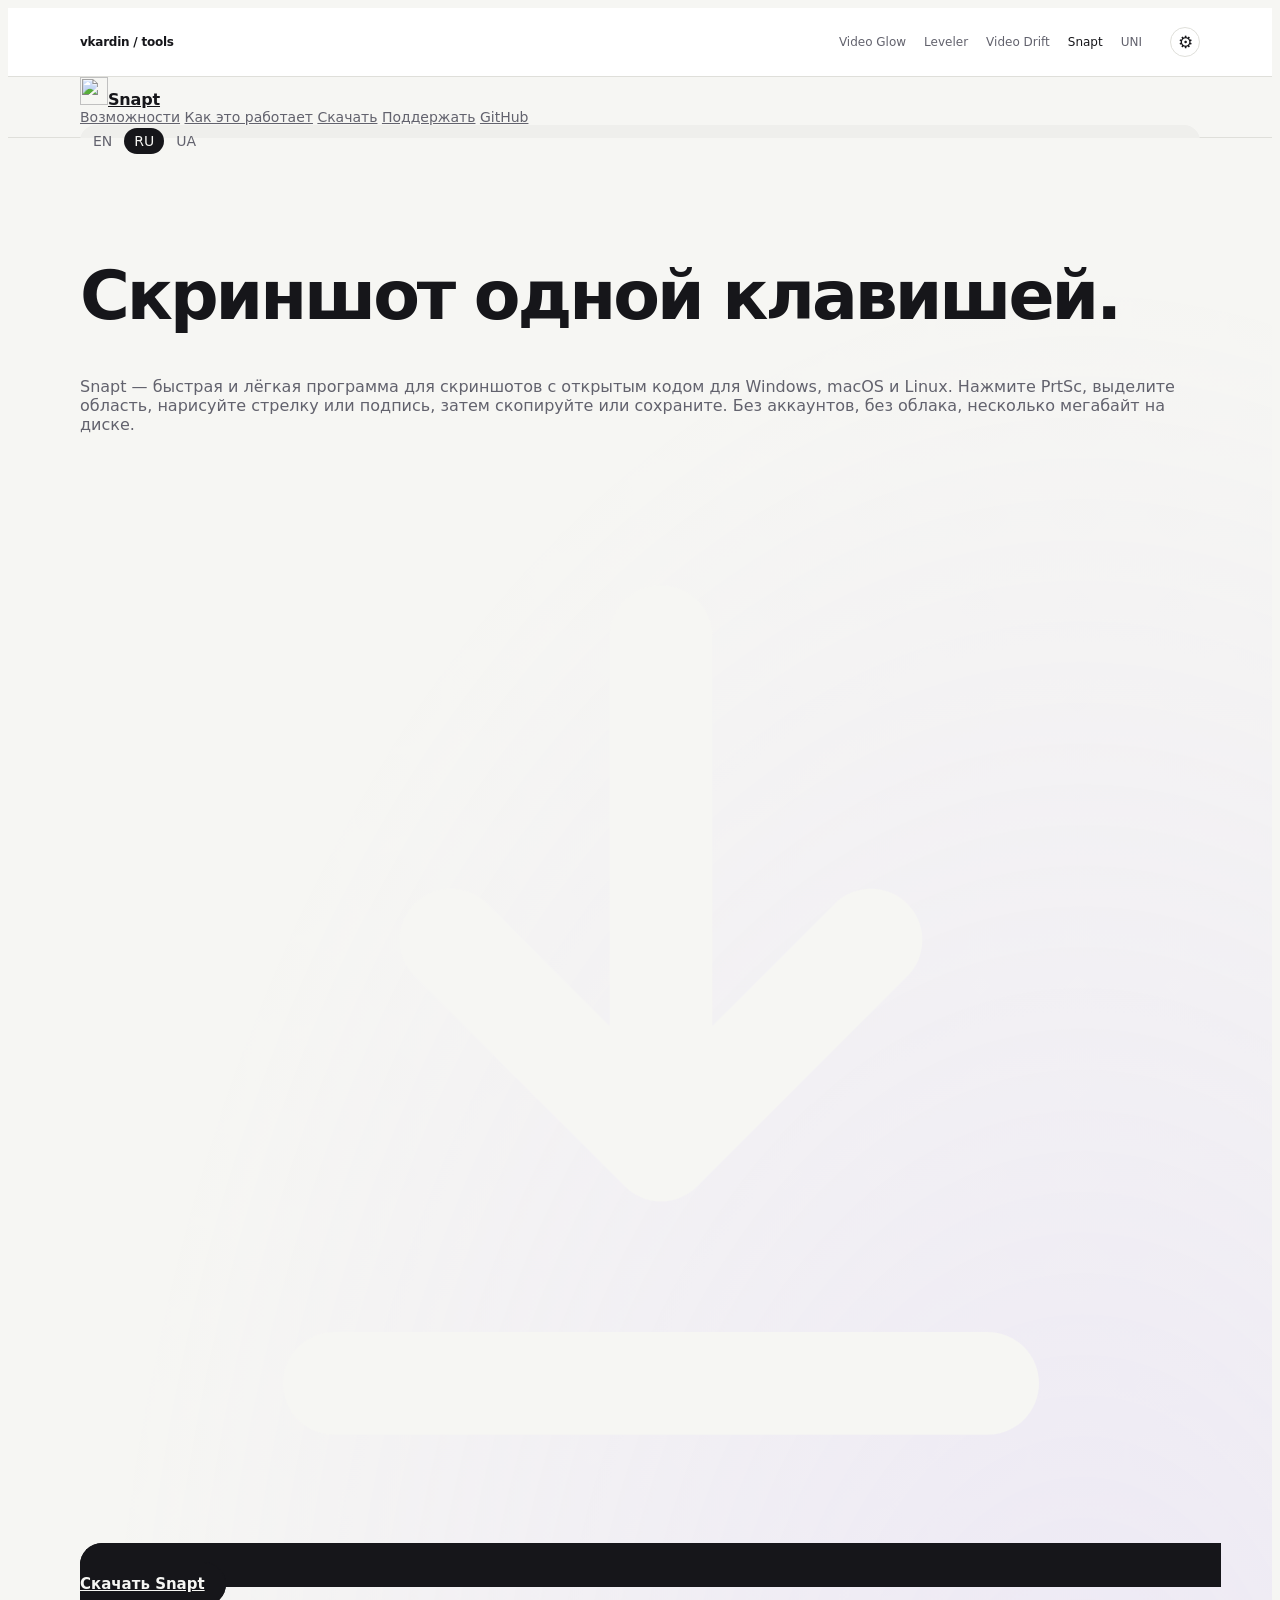
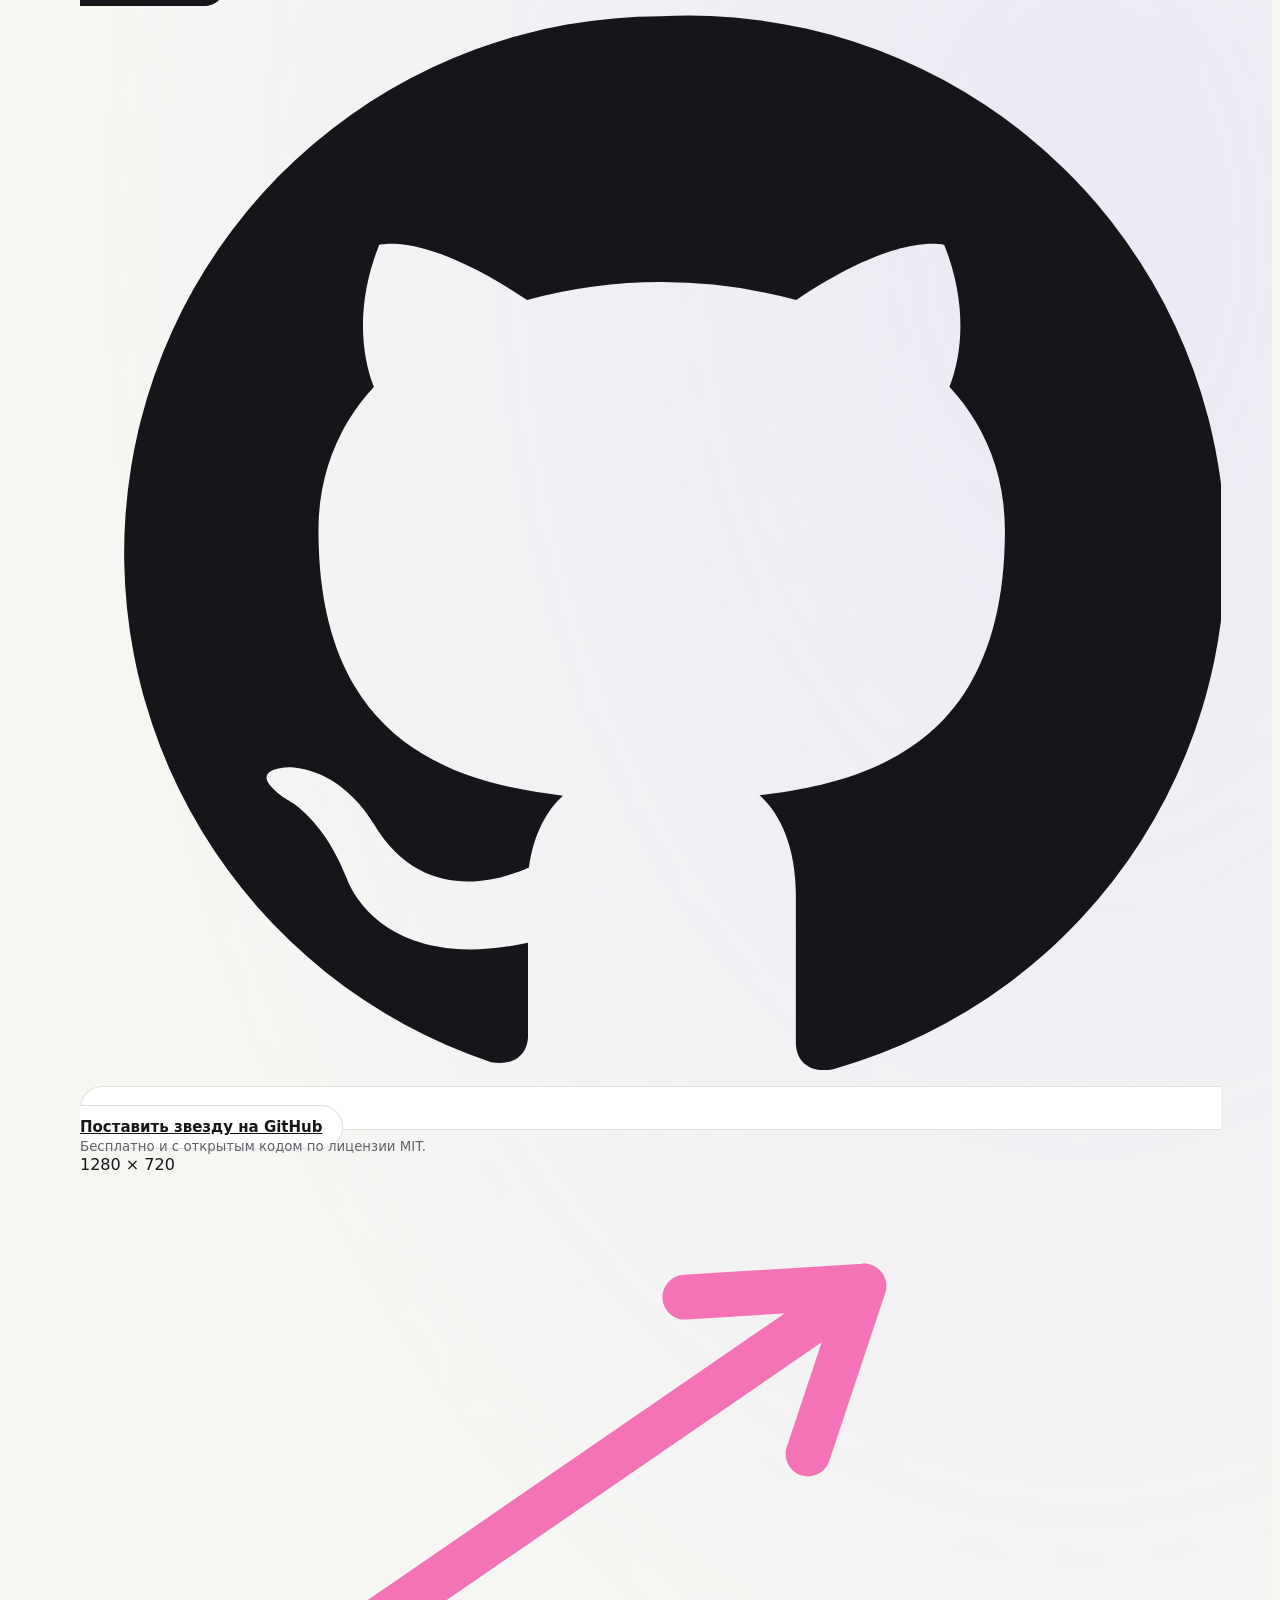
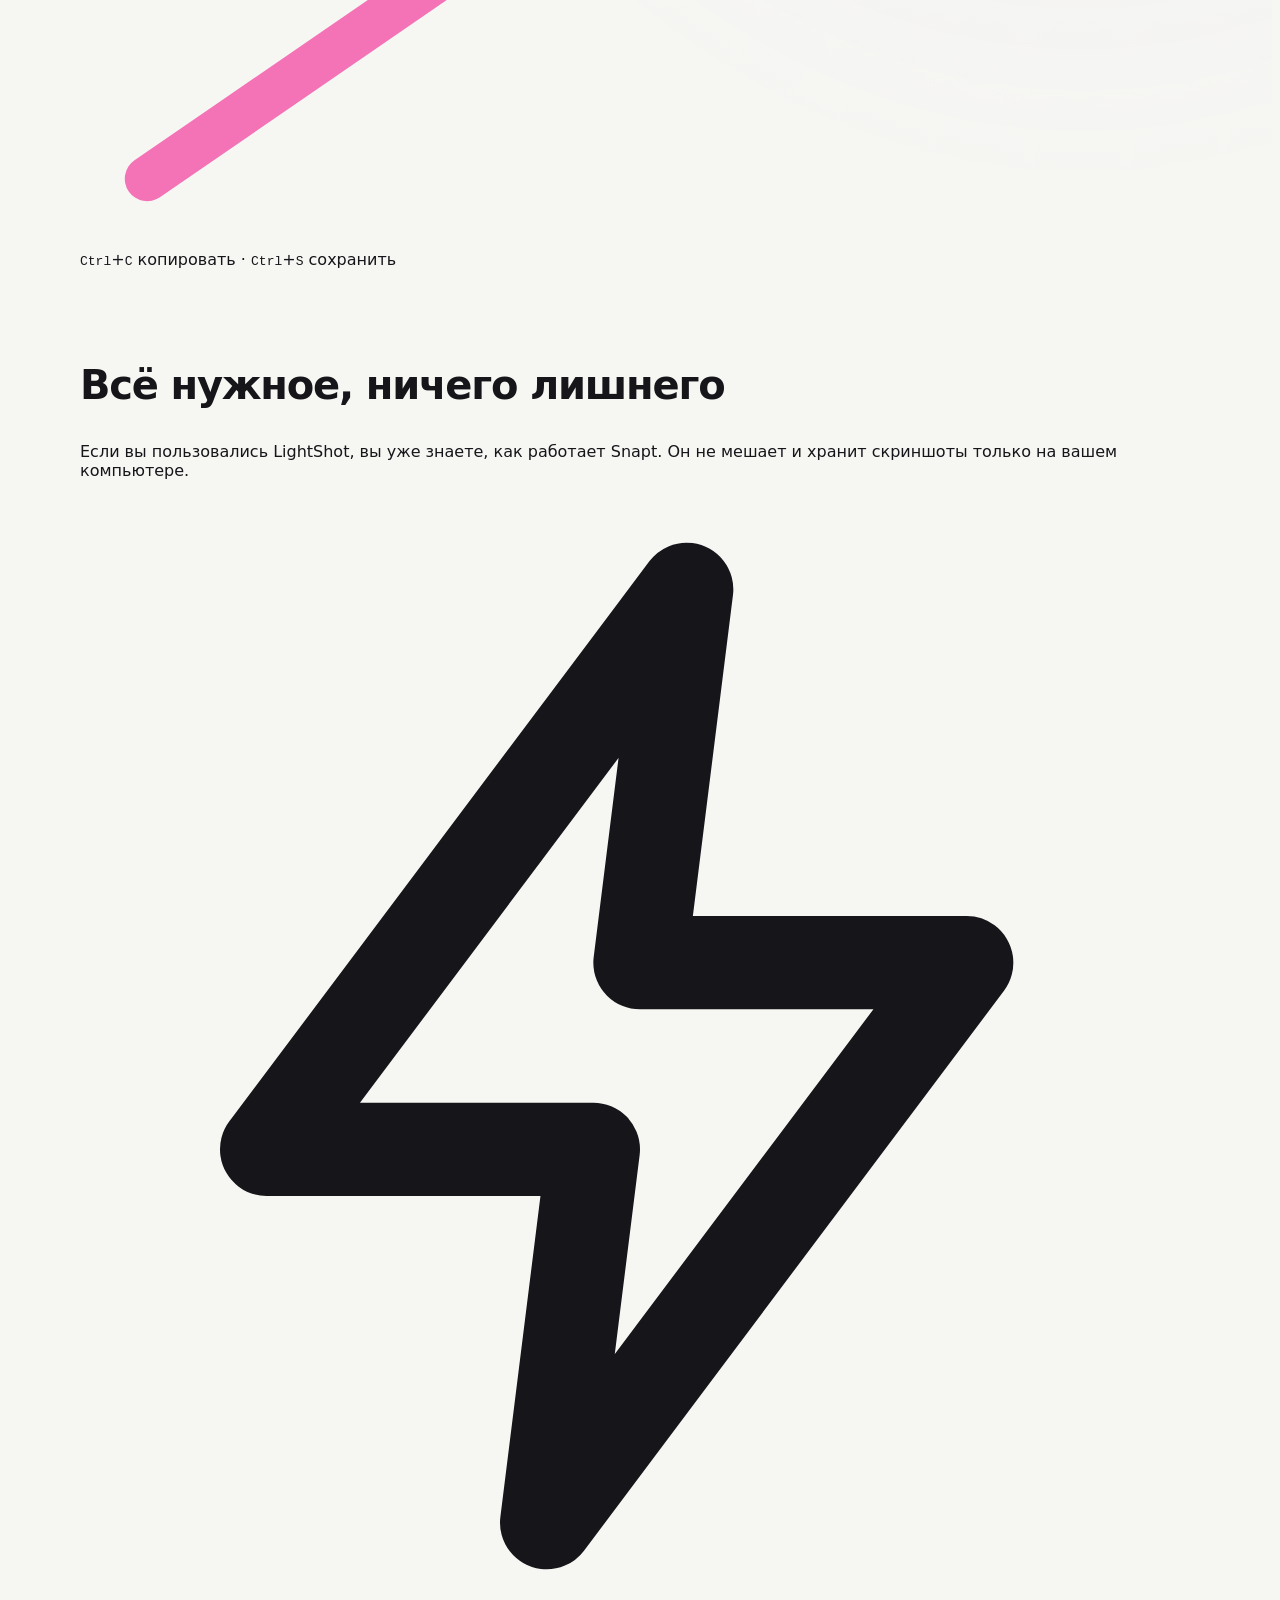
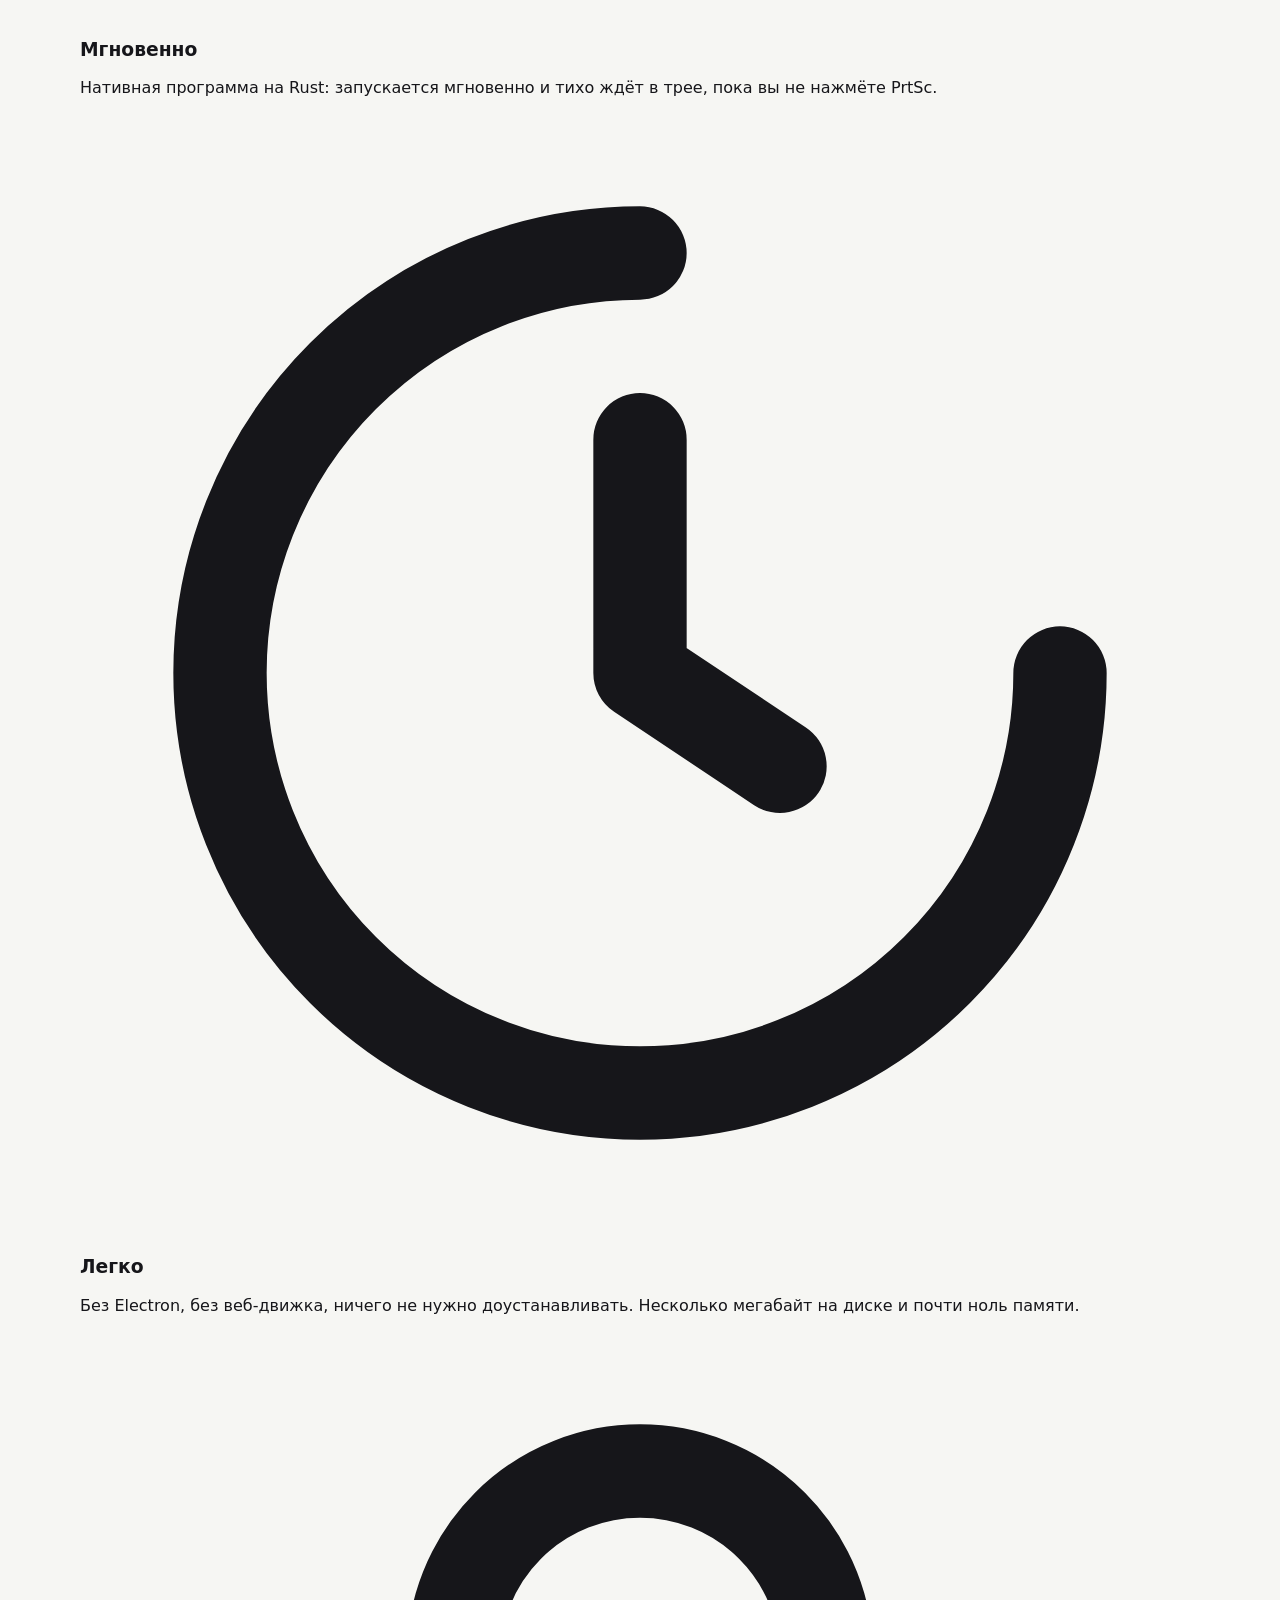
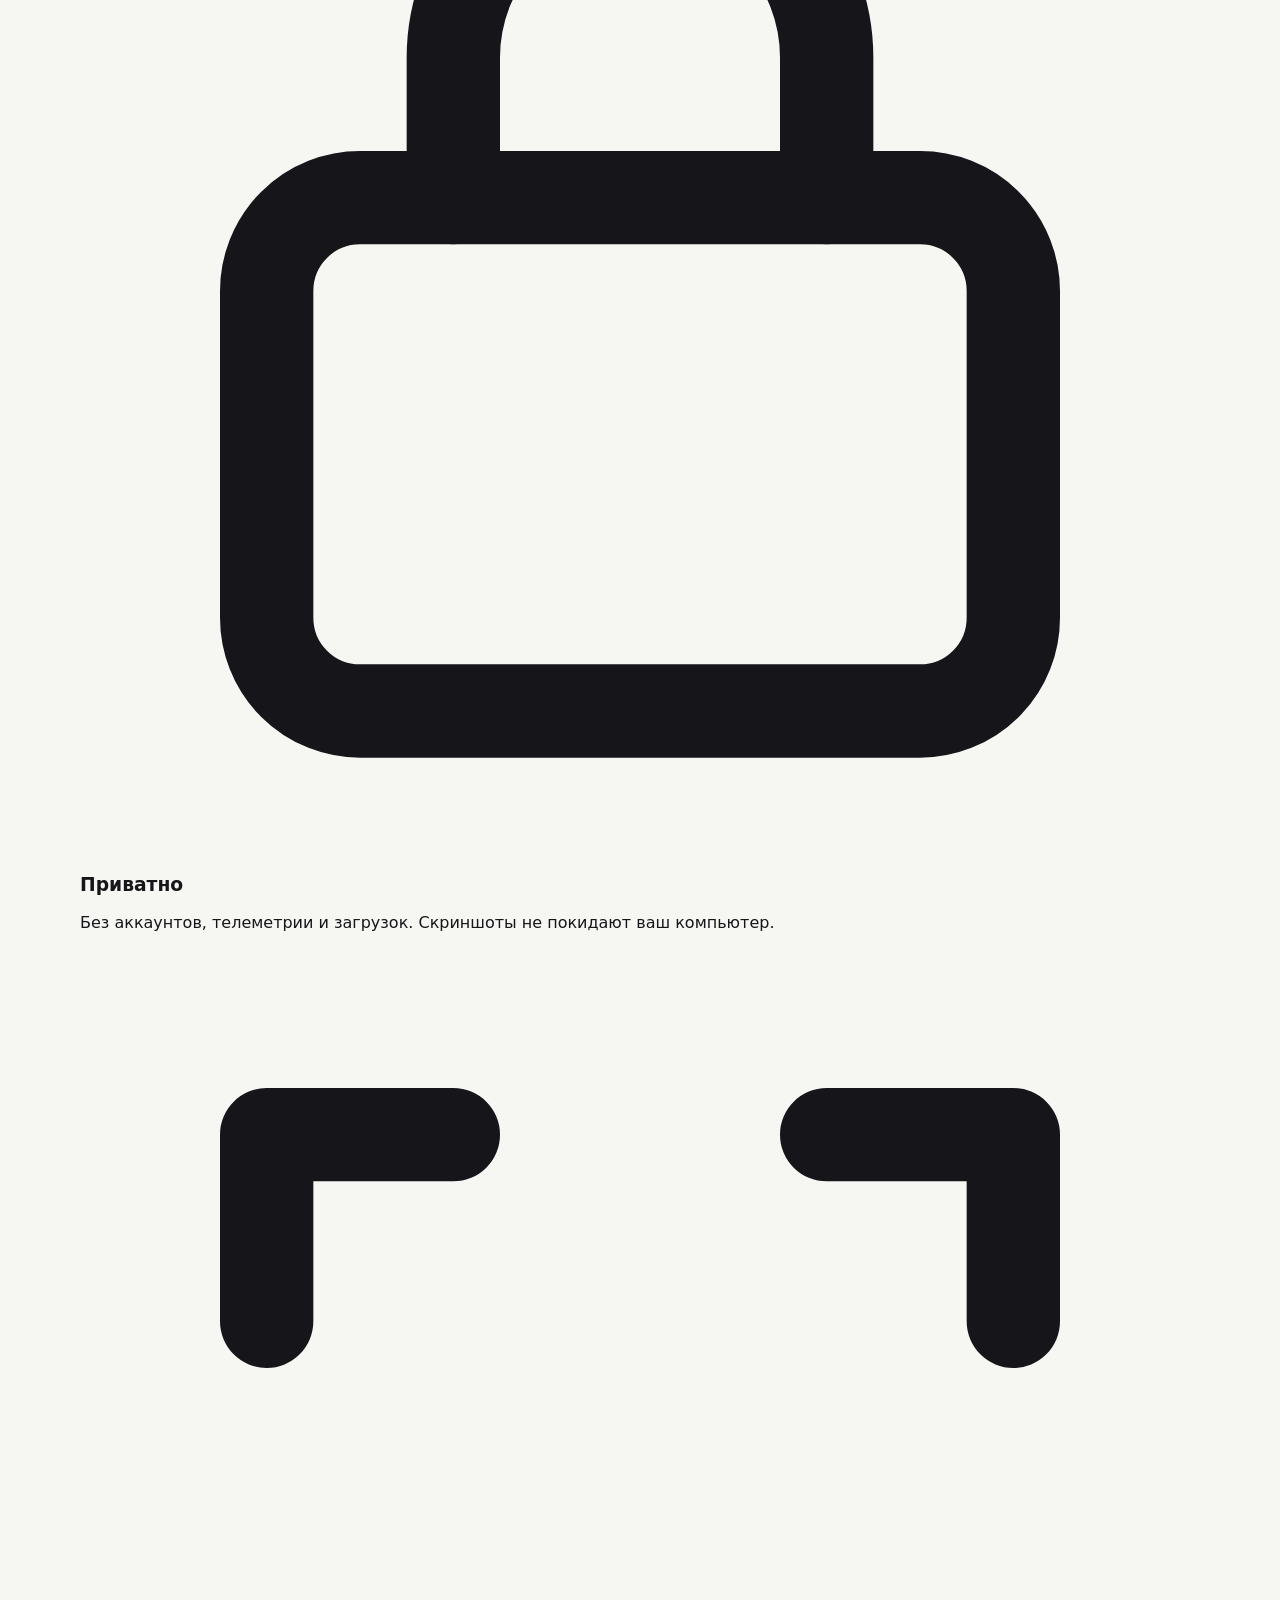
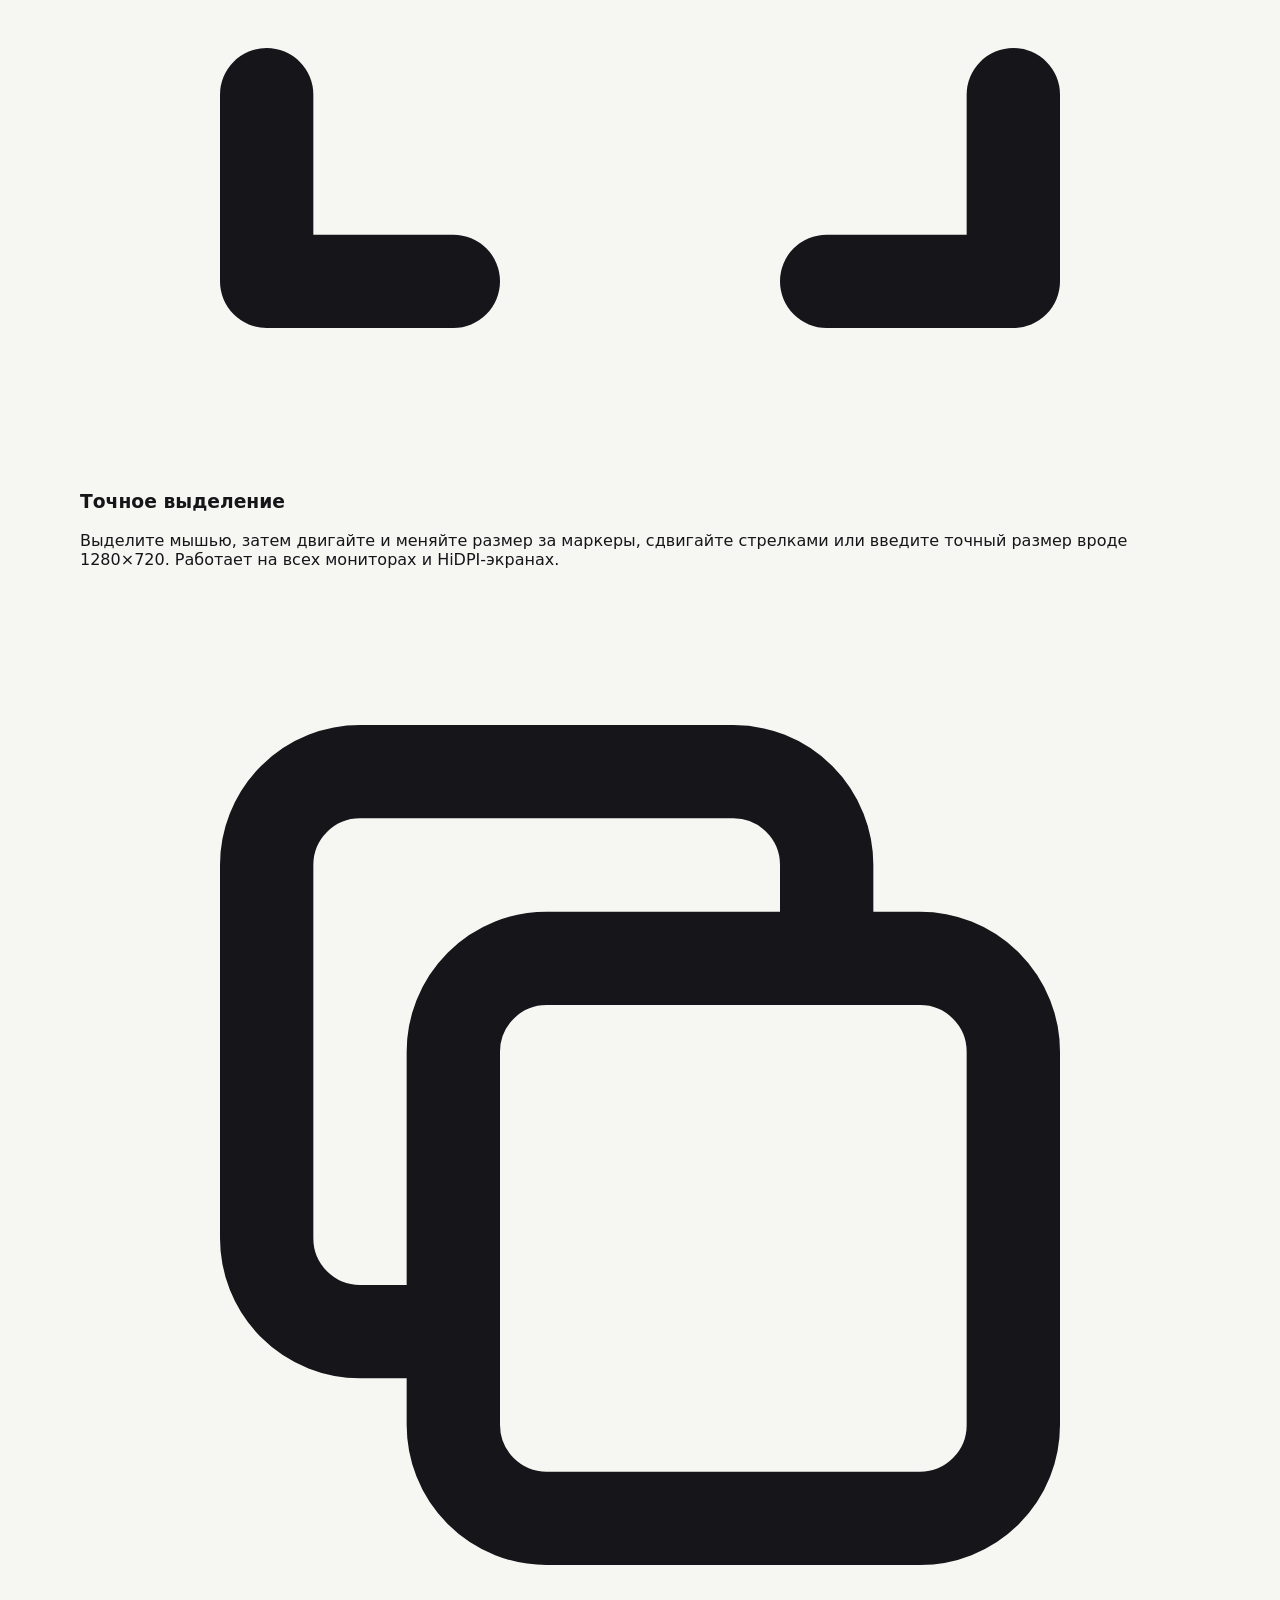
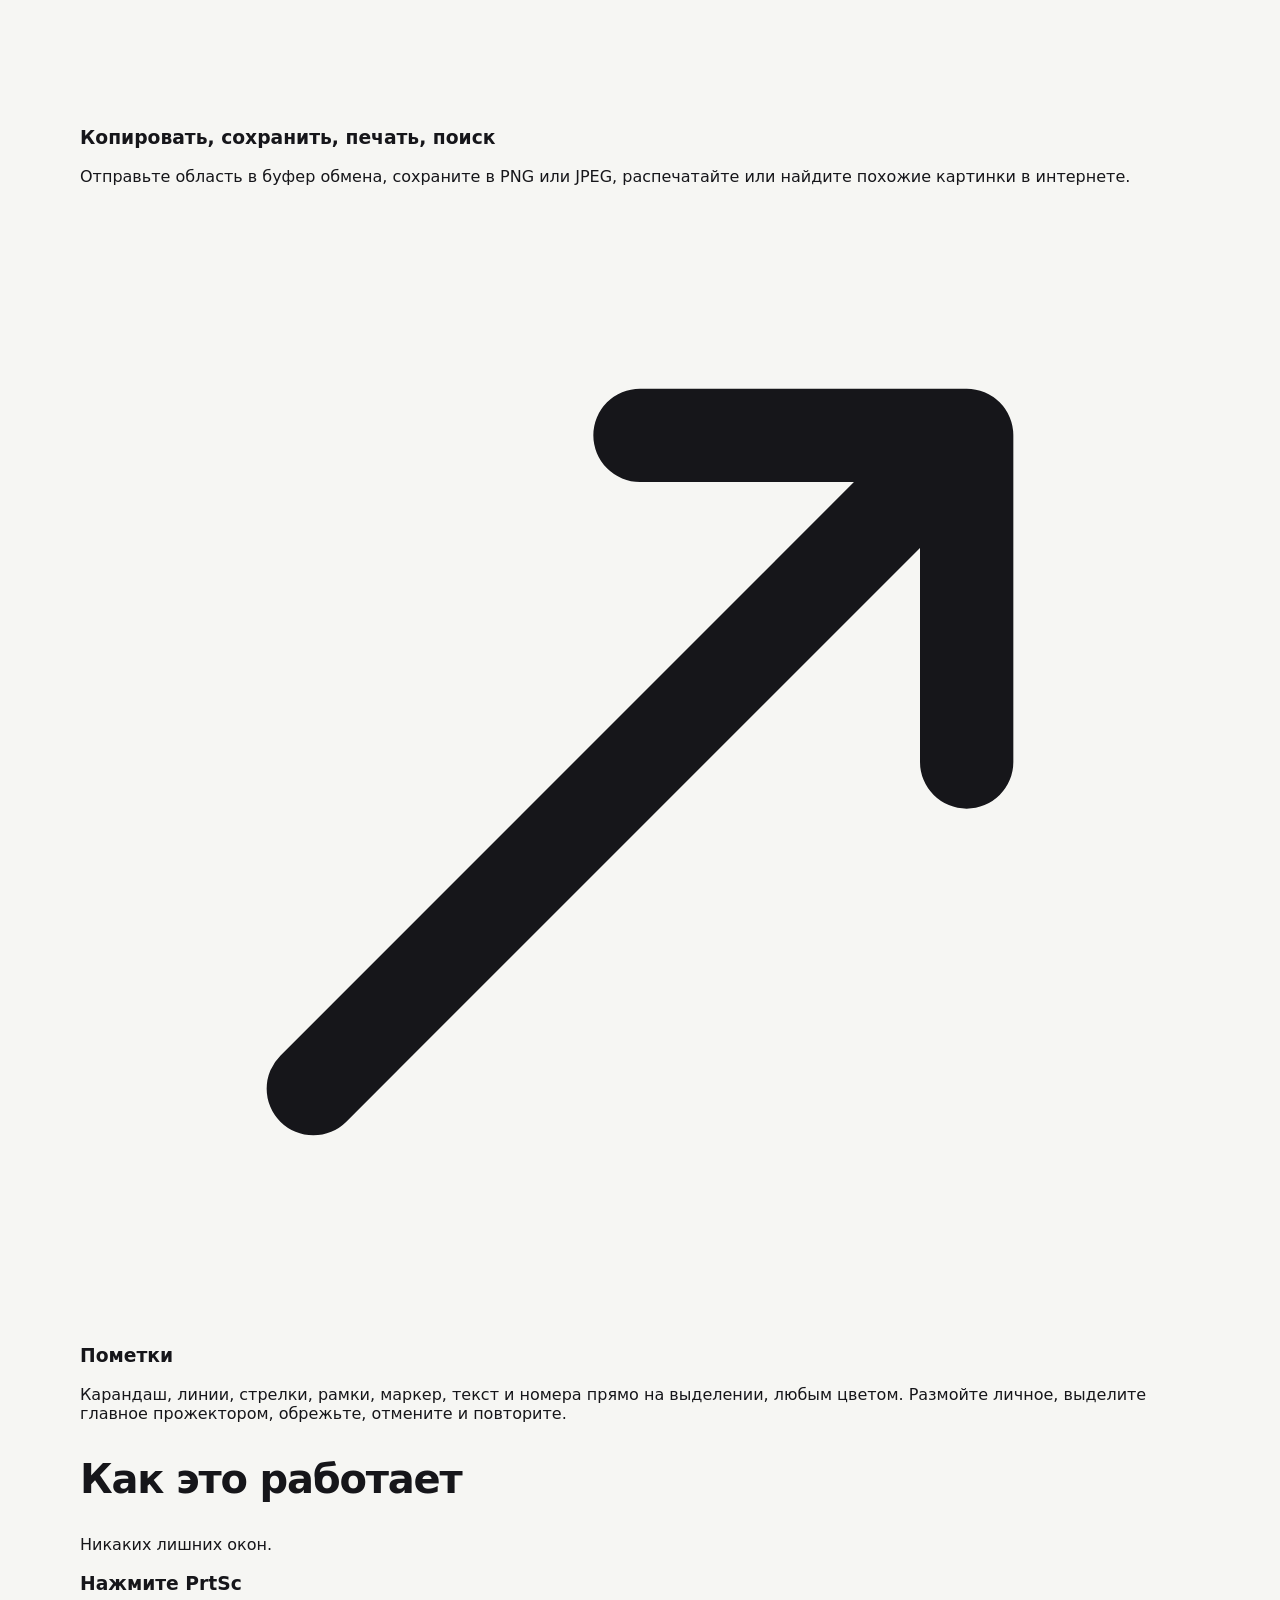
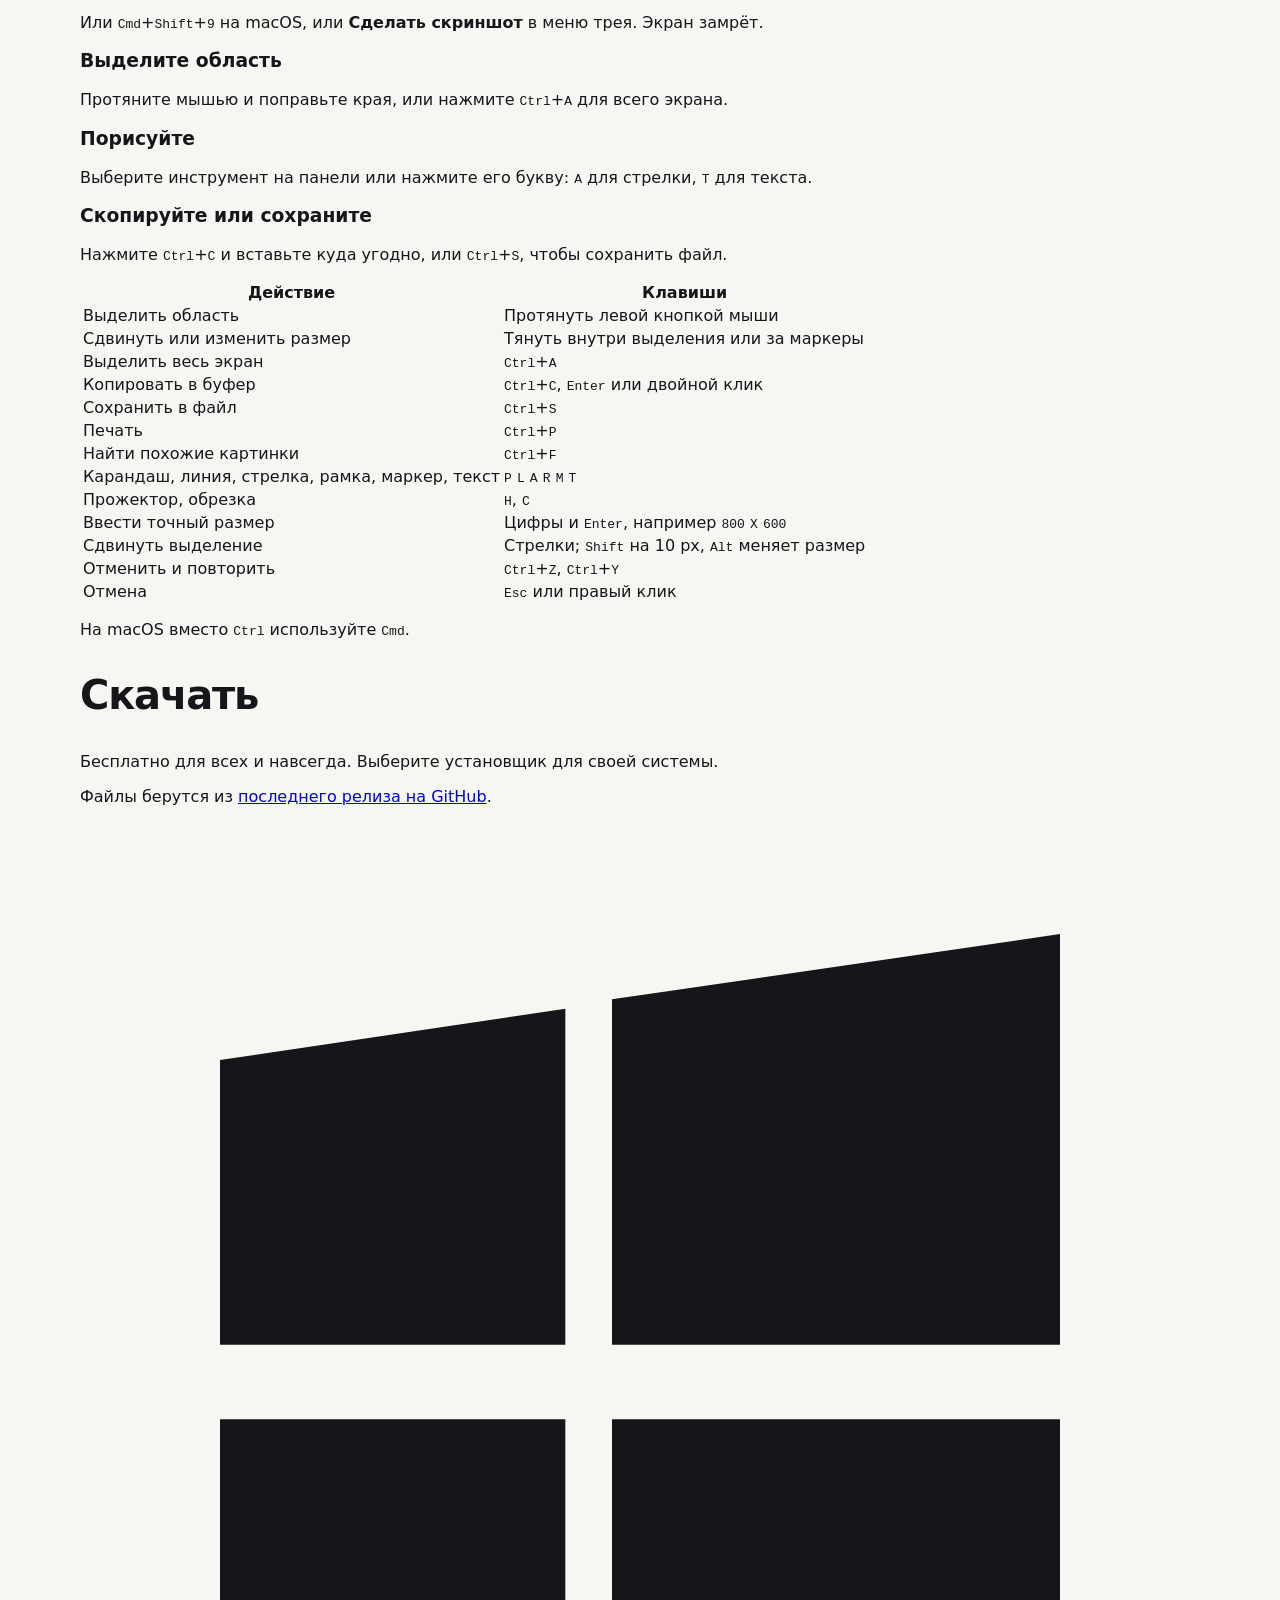
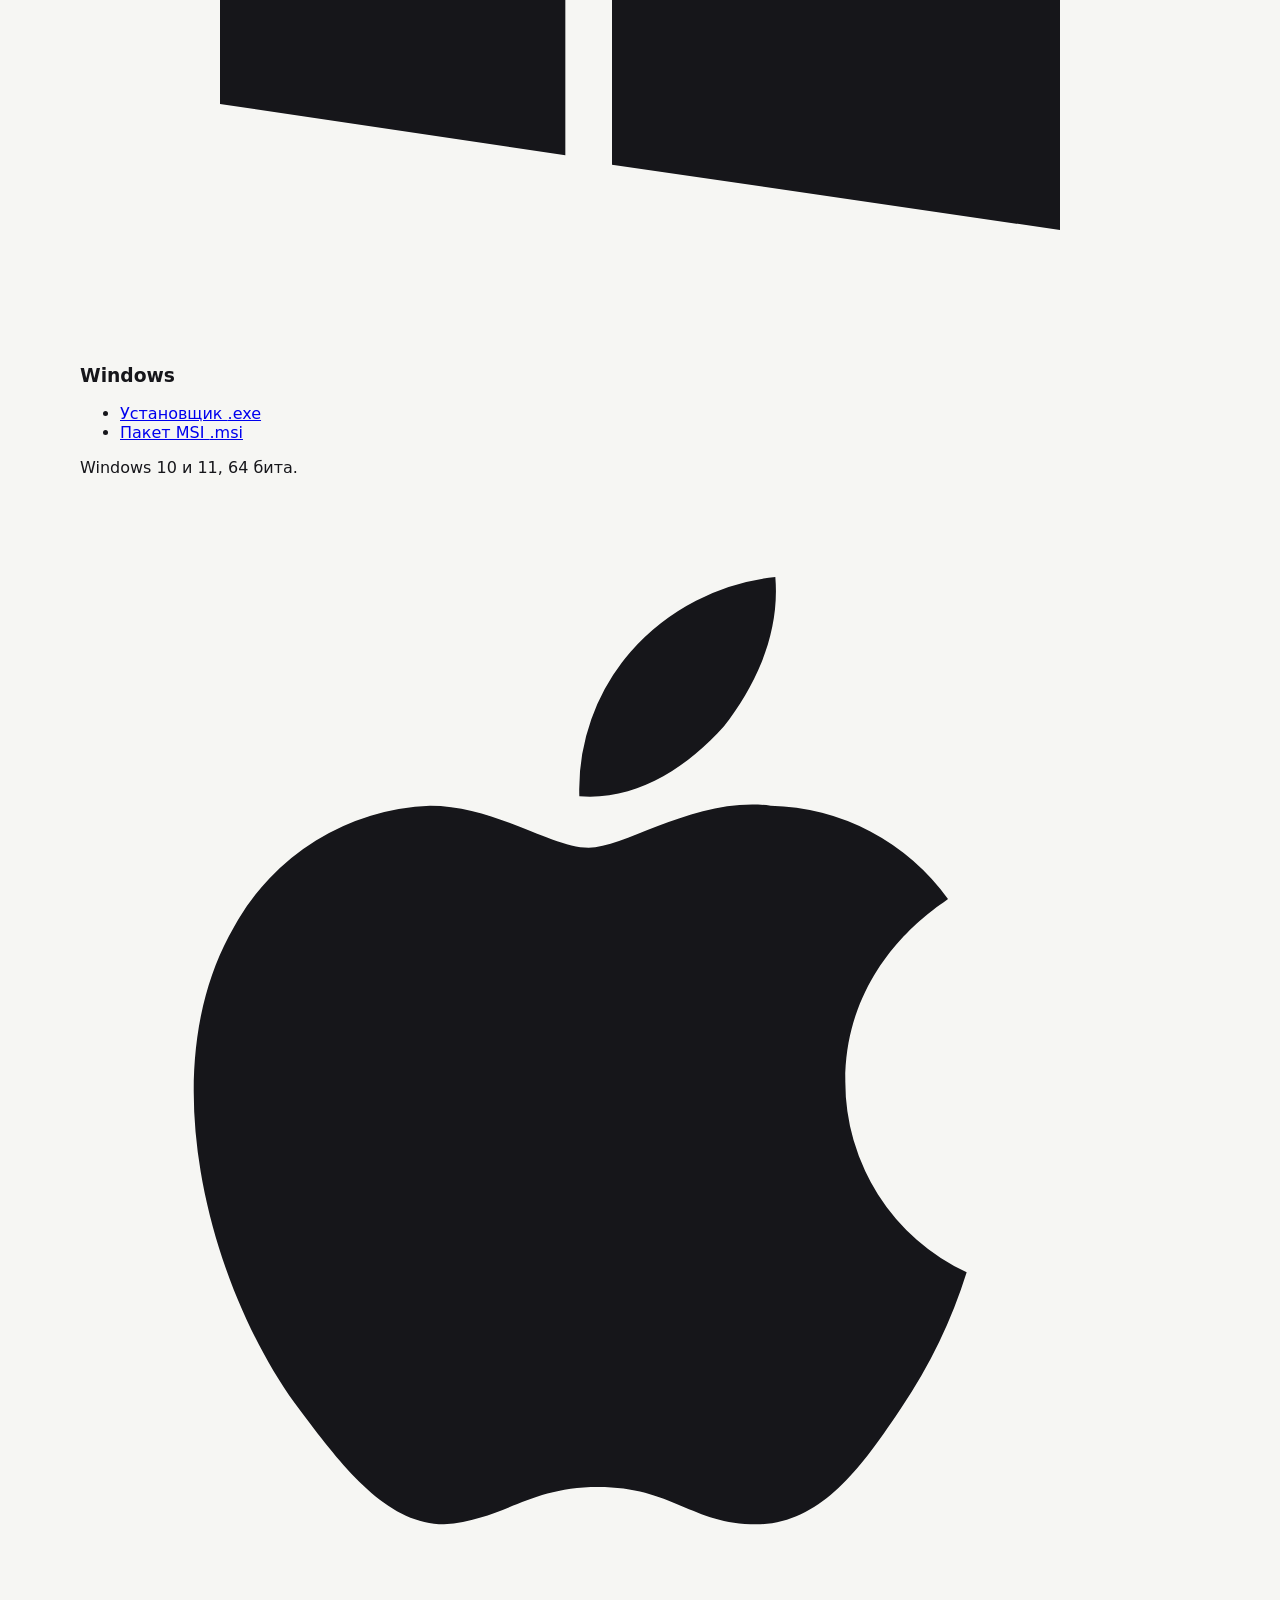
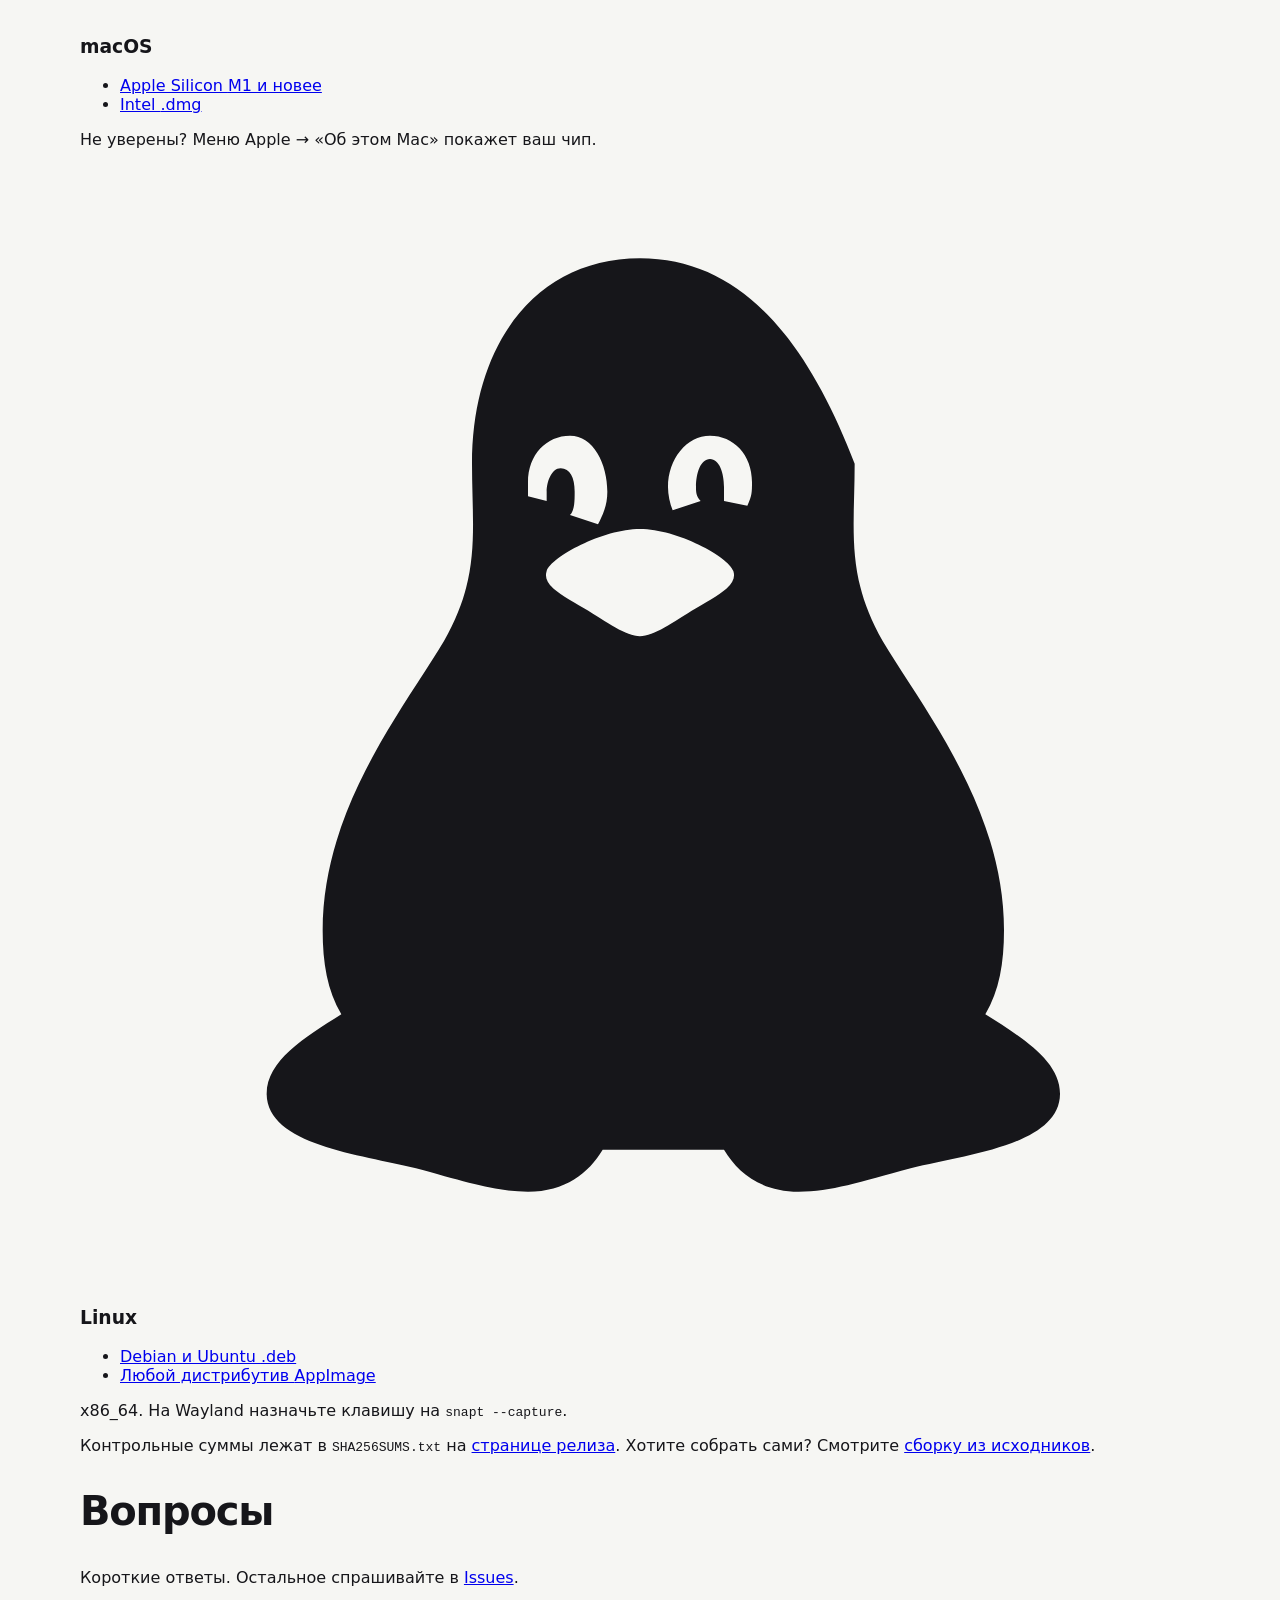
==== site/ru/index.html @ 39401700 "Restore visual project cards and add shared site preferences" ====
<!doctype html>
<html lang="ru">
<head>
<meta charset="utf-8">
<meta name="viewport" content="width=device-width, initial-scale=1">
<title>Snapt: быстрые скриншоты с открытым кодом</title>
<meta name="description" content="Snapt — быстрая, лёгкая программа для скриншотов с открытым кодом для Windows, macOS и Linux. Нажмите PrtSc, выделите область, добавьте стрелку или подпись и скопируйте или сохраните. Без аккаунтов и облака.">
<meta name="theme-color" content="#5B21B6">
<link rel="icon" href="../logo.svg" type="image/svg+xml">
<link rel="canonical" href="https://vkardin.github.io/snapt/ru/">
<meta property="og:type" content="website">
<meta property="og:title" content="Snapt: быстрые скриншоты с открытым кодом">
<meta property="og:description" content="Нажмите PrtSc, выделите область, скопируйте или сохраните. Windows, macOS и Linux. Без аккаунтов и облака.">
<meta property="og:url" content="https://vkardin.github.io/snapt/ru/">
<meta property="og:image" content="https://vkardin.github.io/snapt/social-preview.png">
<meta name="twitter:card" content="summary_large_image">
<link rel="alternate" hreflang="en" href="https://vkardin.github.io/snapt/">
<link rel="alternate" hreflang="ru" href="https://vkardin.github.io/snapt/ru/">
<link rel="alternate" hreflang="uk" href="https://vkardin.github.io/snapt/uk/">
<link rel="alternate" hreflang="x-default" href="https://vkardin.github.io/snapt/">
<link rel="stylesheet" href="../style.css">
<script src="../family-head.js?v=2"></script><link rel="stylesheet" href="../family.css?v=2">
</head>
<body data-family="snapt" style="--family-accent:#b79bff">
<a class="family-skip" href="#family-content" data-family-word="skip">Перейти к содержимому</a><nav class="family-nav" aria-label="vkardin projects"><div class="family-nav-inner"><a class="family-brand" href="https://vkardin.github.io/video-glow/projects/">vkardin / tools</a><div class="family-nav-links"><a href="https://vkardin.github.io/video-glow/">Video Glow</a><a href="https://vkardin.github.io/leveler/">Leveler</a><a href="https://vkardin.github.io/video-drift/">Video Drift</a><a href="https://vkardin.github.io/snapt/" aria-current="page">Snapt</a><a href="https://vkardin.github.io/uni-homebot/">UNI</a></div></div></nav>

<header class="top">
  <div class="wrap">
    <a class="brand" href="#"><img src="../logo.svg" alt="">Snapt</a>
    <nav>
      <a class="opt" href="#features">Возможности</a>
      <a class="opt" href="#how">Как это работает</a>
      <a href="#download">Скачать</a>
      <a class="opt" href="#donate">Поддержать</a>
      <a class="gh" href="https://github.com/vkardin/snapt">GitHub</a>
      <span class="langs"><a href="../" hreflang="en">EN</a><a href="../ru/" hreflang="ru" aria-current="true">RU</a><a href="../uk/" hreflang="uk">UA</a></span>
    </nav>
  </div>
</header>

<div class="hero">
  <div class="wrap">
    <div>
      <h1>Скриншот <span>одной клавишей</span>.</h1>
      <p class="lead">Snapt — быстрая и лёгкая программа для скриншотов с открытым кодом для Windows, macOS и Linux. Нажмите PrtSc, выделите область, нарисуйте стрелку или подпись, затем скопируйте или сохраните. Без аккаунтов, без облака, несколько мегабайт на диске.</p>
      <div class="cta">
        <a class="btn btn-primary" id="hero-dl" href="#download">
          <svg viewBox="0 0 24 24" fill="none" stroke="currentColor" stroke-width="2.2" stroke-linecap="round" stroke-linejoin="round"><path d="M12 4v11m0 0-4.5-4.5M12 15l4.5-4.5M5 20h14"/></svg>
          <span id="hero-dl-label">Скачать Snapt</span>
        </a>
        <a class="btn btn-ghost" href="https://github.com/vkardin/snapt">
          <svg viewBox="0 0 24 24" fill="currentColor"><path d="M12 .5a11.5 11.5 0 0 0-3.64 22.41c.58.1.79-.25.79-.56v-2c-3.2.7-3.88-1.37-3.88-1.37-.52-1.33-1.28-1.69-1.28-1.69-1.04-.71.08-.7.08-.7 1.15.08 1.76 1.19 1.76 1.19 1.03 1.76 2.69 1.25 3.34.96.1-.74.4-1.25.73-1.54-2.55-.29-5.24-1.28-5.24-5.68 0-1.25.45-2.28 1.19-3.08-.12-.29-.52-1.46.11-3.04 0 0 .97-.31 3.17 1.18a11 11 0 0 1 5.77 0c2.2-1.49 3.17-1.18 3.17-1.18.63 1.58.23 2.75.11 3.04.74.8 1.19 1.83 1.19 3.08 0 4.41-2.7 5.38-5.26 5.67.41.36.78 1.06.78 2.14v3.17c0 .31.21.67.8.56A11.5 11.5 0 0 0 12 .5Z"/></svg>
          Поставить звезду на GitHub
        </a>
      </div>
      <small class="meta" id="hero-meta">Бесплатно и с открытым кодом по лицензии MIT.</small>
    </div>

    <div class="demo" role="img" aria-label="Snapt выделяет область экрана, внутри нарисована стрелка">
      <div class="bar"><i></i><i></i><i></i></div>
      <div class="desk"><div class="tall"></div><div></div><div></div></div>
      <div class="stage">
      <div class="shade"></div>
      <div class="sel">
        <b></b><b></b><b></b><b></b>
        <span class="size">1280 × 720</span>
        <svg class="arrow" viewBox="0 0 100 60" fill="none" stroke="#f472b6" stroke-width="4" stroke-linecap="round" stroke-linejoin="round"><path d="M6 54 70 10M54 11l16-1-5 15"/></svg>
        <div class="tools"><span></span><span></span><span></span><span></span></div>
      </div>
      </div>
      <div class="hint"><kbd>Ctrl</kbd>+<kbd>C</kbd> копировать · <kbd>Ctrl</kbd>+<kbd>S</kbd> сохранить</div>
    </div>
  </div>
</div>

<main id="family-content" tabindex="-1">
<section id="features">
  <div class="wrap">
    <h2>Всё нужное, ничего лишнего</h2>
    <p class="sub">Если вы пользовались LightShot, вы уже знаете, как работает Snapt. Он не мешает и хранит скриншоты только на вашем компьютере.</p>
    <div class="grid">
      <div class="card">
        <div class="ico"><svg viewBox="0 0 24 24" fill="none" stroke="currentColor" stroke-width="2" stroke-linecap="round" stroke-linejoin="round"><path d="M13 2 4 14h7l-1 8 9-12h-7l1-8Z"/></svg></div>
        <h3>Мгновенно</h3>
        <p>Нативная программа на Rust: запускается мгновенно и тихо ждёт в трее, пока вы не нажмёте PrtSc.</p>
      </div>
      <div class="card">
        <div class="ico"><svg viewBox="0 0 24 24" fill="none" stroke="currentColor" stroke-width="2" stroke-linecap="round" stroke-linejoin="round"><path d="M12 3a9 9 0 1 0 9 9"/><path d="M12 7v5l3 2"/></svg></div>
        <h3>Легко</h3>
        <p>Без Electron, без веб-движка, ничего не нужно доустанавливать. Несколько мегабайт на диске и почти ноль памяти.</p>
      </div>
      <div class="card">
        <div class="ico"><svg viewBox="0 0 24 24" fill="none" stroke="currentColor" stroke-width="2" stroke-linecap="round" stroke-linejoin="round"><rect x="4" y="10" width="16" height="11" rx="2"/><path d="M8 10V7a4 4 0 0 1 8 0v3"/></svg></div>
        <h3>Приватно</h3>
        <p>Без аккаунтов, телеметрии и загрузок. Скриншоты не покидают ваш компьютер.</p>
      </div>
      <div class="card">
        <div class="ico"><svg viewBox="0 0 24 24" fill="none" stroke="currentColor" stroke-width="2" stroke-linecap="round" stroke-linejoin="round"><path d="M4 8V4h4M16 4h4v4M20 16v4h-4M8 20H4v-4"/></svg></div>
        <h3>Точное выделение</h3>
        <p>Выделите мышью, затем двигайте и меняйте размер за маркеры, сдвигайте стрелками или введите точный размер вроде 1280×720. Работает на всех мониторах и HiDPI-экранах.</p>
      </div>
      <div class="card">
        <div class="ico"><svg viewBox="0 0 24 24" fill="none" stroke="currentColor" stroke-width="2" stroke-linecap="round" stroke-linejoin="round"><rect x="8" y="8" width="12" height="12" rx="2"/><path d="M16 8V6a2 2 0 0 0-2-2H6a2 2 0 0 0-2 2v8a2 2 0 0 0 2 2h2"/></svg></div>
        <h3>Копировать, сохранить, печать, поиск</h3>
        <p>Отправьте область в буфер обмена, сохраните в PNG или JPEG, распечатайте или найдите похожие картинки в интернете.</p>
      </div>
      <div class="card">
        <div class="ico"><svg viewBox="0 0 24 24" fill="none" stroke="currentColor" stroke-width="2" stroke-linecap="round" stroke-linejoin="round"><path d="M5 19 19 5M12 5h7v7"/></svg></div>
        <h3>Пометки</h3>
        <p>Карандаш, линии, стрелки, рамки, маркер, текст и номера прямо на выделении, любым цветом. Размойте личное, выделите главное прожектором, обрежьте, отмените и повторите.</p>
      </div>
    </div>
  </div>
</section>

<section id="how" class="soft">
  <div class="wrap">
    <h2>Как это работает</h2>
    <p class="sub">Никаких лишних окон.</p>
    <div class="steps">
      <div class="step"><h3>Нажмите PrtSc</h3><p>Или <kbd>Cmd</kbd>+<kbd>Shift</kbd>+<kbd>9</kbd> на macOS, или <b>Сделать скриншот</b> в меню трея. Экран замрёт.</p></div>
      <div class="step"><h3>Выделите область</h3><p>Протяните мышью и поправьте края, или нажмите <kbd>Ctrl</kbd>+<kbd>A</kbd> для всего экрана.</p></div>
      <div class="step"><h3>Порисуйте</h3><p>Выберите инструмент на панели или нажмите его букву: <kbd>A</kbd> для стрелки, <kbd>T</kbd> для текста.</p></div>
      <div class="step"><h3>Скопируйте или сохраните</h3><p>Нажмите <kbd>Ctrl</kbd>+<kbd>C</kbd> и вставьте куда угодно, или <kbd>Ctrl</kbd>+<kbd>S</kbd>, чтобы сохранить файл.</p></div>
    </div>
    <table>
      <thead><tr><th>Действие</th><th>Клавиши</th></tr></thead>
      <tbody>
        <tr><td>Выделить область</td><td>Протянуть левой кнопкой мыши</td></tr>
        <tr><td>Сдвинуть или изменить размер</td><td>Тянуть внутри выделения или за маркеры</td></tr>
        <tr><td>Выделить весь экран</td><td><kbd>Ctrl</kbd>+<kbd>A</kbd></td></tr>
        <tr><td>Копировать в буфер</td><td><kbd>Ctrl</kbd>+<kbd>C</kbd>, <kbd>Enter</kbd> или двойной клик</td></tr>
        <tr><td>Сохранить в файл</td><td><kbd>Ctrl</kbd>+<kbd>S</kbd></td></tr>
        <tr><td>Печать</td><td><kbd>Ctrl</kbd>+<kbd>P</kbd></td></tr>
        <tr><td>Найти похожие картинки</td><td><kbd>Ctrl</kbd>+<kbd>F</kbd></td></tr>
        <tr><td>Карандаш, линия, стрелка, рамка, маркер, текст</td><td><kbd>P</kbd> <kbd>L</kbd> <kbd>A</kbd> <kbd>R</kbd> <kbd>M</kbd> <kbd>T</kbd></td></tr>
        <tr><td>Прожектор, обрезка</td><td><kbd>H</kbd>, <kbd>C</kbd></td></tr>
        <tr><td>Ввести точный размер</td><td>Цифры и <kbd>Enter</kbd>, например <kbd>800</kbd> <kbd>X</kbd> <kbd>600</kbd></td></tr>
        <tr><td>Сдвинуть выделение</td><td>Стрелки; <kbd>Shift</kbd> на 10 px, <kbd>Alt</kbd> меняет размер</td></tr>
        <tr><td>Отменить и повторить</td><td><kbd>Ctrl</kbd>+<kbd>Z</kbd>, <kbd>Ctrl</kbd>+<kbd>Y</kbd></td></tr>
        <tr><td>Отмена</td><td><kbd>Esc</kbd> или правый клик</td></tr>
      </tbody>
    </table>
    <p class="note">На macOS вместо <kbd>Ctrl</kbd> используйте <kbd>Cmd</kbd>.</p>
  </div>
</section>

<section id="download">
  <div class="wrap">
    <h2>Скачать</h2>
    <p class="sub">Бесплатно для всех и навсегда. Выберите установщик для своей системы.</p>
    <p class="release-line" id="release-line">Файлы берутся из <a href="https://github.com/vkardin/snapt/releases">последнего релиза на GitHub</a>.</p>
    <div class="dl">
      <div class="card os" data-os="windows">
        <header>
          <svg viewBox="0 0 24 24" fill="currentColor"><path d="M3 5.1 10.4 4v7.2H3V5.1Zm8.4-1.3L21 2.4v8.8h-9.6V3.8ZM3 12.8h7.4V20L3 18.9v-6.1Zm8.4 0H21v8.8l-9.6-1.4v-7.4Z"/></svg>
          <h3>Windows</h3><em hidden>Ваша система</em>
        </header>
        <ul>
          <li><a data-asset="-setup\.exe$" href="https://github.com/vkardin/snapt/releases">Установщик <span>.exe</span></a></li>
          <li><a data-asset="\.msi$" href="https://github.com/vkardin/snapt/releases">Пакет MSI <span>.msi</span></a></li>
        </ul>
        <p>Windows 10 и 11, 64 бита.</p>
      </div>
      <div class="card os" data-os="mac">
        <header>
          <svg viewBox="0 0 24 24" fill="currentColor"><path d="M16.4 12.6c0-2.6 2.1-3.8 2.2-3.9a4.8 4.8 0 0 0-3.8-2c-1.6-.2-3.1.9-3.9.9-.8 0-2-.9-3.4-.9a5 5 0 0 0-4.2 2.6c-1.8 3.1-.5 7.7 1.3 10.2.9 1.2 1.9 2.6 3.2 2.6 1.3-.1 1.8-.8 3.3-.8 1.6 0 2 .8 3.4.8 1.4 0 2.3-1.3 3.1-2.5a11 11 0 0 0 1.4-2.9 4.5 4.5 0 0 1-2.6-4.1ZM13.8 5c.7-.9 1.2-2 1.1-3.2a4.8 4.8 0 0 0-3.1 1.6 4.5 4.5 0 0 0-1.1 3.1c1.2.1 2.3-.6 3.1-1.5Z"/></svg>
          <h3>macOS</h3><em hidden>Ваша система</em>
        </header>
        <ul>
          <li><a data-asset="_aarch64\.dmg$" href="https://github.com/vkardin/snapt/releases">Apple Silicon <span>M1 и новее</span></a></li>
          <li><a data-asset="_x64\.dmg$" href="https://github.com/vkardin/snapt/releases">Intel <span>.dmg</span></a></li>
        </ul>
        <p>Не уверены? Меню Apple → «Об этом Mac» покажет ваш чип.</p>
      </div>
      <div class="card os" data-os="linux">
        <header>
          <svg viewBox="0 0 24 24" fill="currentColor"><path d="M12 2c-2.2 0-3.6 1.8-3.6 4.4 0 1.4.2 2.4-.6 3.8-.9 1.5-2.6 3.6-2.6 6.2 0 .7.1 1.3.4 1.8-.8.5-1.6 1-1.6 1.7 0 1.1 2 1.3 3.2 1.6 1.1.3 1.7.5 2.4.5.8 0 1.3-.4 1.6-.9h2.6c.3.5.8.9 1.6.9.7 0 1.3-.2 2.4-.5 1.2-.3 3.2-.5 3.2-1.6 0-.7-.8-1.2-1.6-1.7.3-.5.4-1.1.4-1.8 0-2.6-1.7-4.7-2.6-6.2-.8-1.4-.6-2.4-.6-3.8C15.6 3.8 14.2 2 12 2Zm-1.5 3.8c.5 0 .8.6.8 1.2 0 .3-.1.5-.2.7l-.6-.2c.1-.1.1-.3.1-.5 0-.3-.1-.5-.3-.5s-.3.3-.3.5v.2l-.4-.1v-.3c0-.6.4-1 .9-1Zm3 0c.5 0 .9.4.9 1 0 .2 0 .3-.1.5l-.5-.1v-.3c0-.3-.1-.6-.3-.6s-.3.3-.3.6c0 .1 0 .2.1.3l-.6.2a1.4 1.4 0 0 1-.1-.5c0-.6.4-1.1.9-1.1Zm-1.5 2c.8 0 1.9.6 2 .9.1.3-.3.5-.8.8-.5.3-.9.6-1.2.6-.3 0-.7-.3-1.2-.6-.5-.3-.9-.5-.8-.8.1-.3 1.2-.9 2-.9Z"/></svg>
          <h3>Linux</h3><em hidden>Ваша система</em>
        </header>
        <ul>
          <li><a data-asset="_amd64\.deb$" href="https://github.com/vkardin/snapt/releases">Debian и Ubuntu <span>.deb</span></a></li>
          <li><a data-asset="\.AppImage$" href="https://github.com/vkardin/snapt/releases">Любой дистрибутив <span>AppImage</span></a></li>
        </ul>
        <p>x86_64. На Wayland назначьте клавишу на <code>snapt --capture</code>.</p>
      </div>
    </div>
    <p class="note">Контрольные суммы лежат в <code>SHA256SUMS.txt</code> на <a href="https://github.com/vkardin/snapt/releases">странице релиза</a>. Хотите собрать сами? Смотрите <a href="https://github.com/vkardin/snapt#building-from-source">сборку из исходников</a>.</p>
  </div>
</section>

<section id="faq" class="soft">
  <div class="wrap">
    <h2>Вопросы</h2>
    <p class="sub">Короткие ответы. Остальное спрашивайте в <a href="https://github.com/vkardin/snapt/issues">Issues</a>.</p>
    <details>
      <summary>Windows или macOS предупреждает при запуске Snapt</summary>
      <p>У Snapt пока нет цифровой подписи. На Windows нажмите <b>Подробнее</b>, затем <b>Выполнить в любом случае</b>. На macOS попробуйте открыть программу один раз, затем зайдите в <b>Системные настройки → Конфиденциальность и безопасность</b> и нажмите <b>Всё равно открыть</b>. Если macOS пишет, что программа повреждена, выполните в Терминале <code>xattr -dr com.apple.quarantine /Applications/Snapt.app</code>.</p>
    </details>
    <details>
      <summary>macOS просит разрешение на запись экрана</summary>
      <p>Так macOS даёт программам видеть экран. Разрешите Snapt в <b>Системные настройки → Конфиденциальность и безопасность → Запись экрана</b> и перезапустите его.</p>
    </details>
    <details>
      <summary>На Linux не видно значка в трее</summary>
      <p>Snapt использует протокол StatusNotifierItem. KDE поддерживает его сразу, а в GNOME установите расширение AppIndicator.</p>
    </details>
    <details>
      <summary>Snapt загружает мои скриншоты куда-то?</summary>
      <p>Нет. У Snapt нет своих серверов, и он никуда не отправляет скриншоты. В интернет он ходит только к GitHub раз в день, чтобы проверить, не вышла ли новая версия, и это можно отключить в настройках.</p>
    </details>
    <details>
      <summary>Как поменять горячую клавишу или папку сохранения?</summary>
      <p>Откройте <b>Настройки</b> в меню трея (в строке меню на macOS) или запустите <code>snapt --settings</code>. В окне настроек можно сменить язык, записать новую горячую клавишу, выбрать папку и формат (PNG или JPEG), включить сохранение без вопросов и автозапуск, а также заменить системный инструмент скриншотов на PrtSc.</p>
    </details>
    <details>
      <summary>Как обновляется Snapt?</summary>
      <p>Раз в день он проверяет GitHub Releases и предлагает <b>Обновить</b> в трее. Установщик Windows, приложение macOS и AppImage обновляются сами, для <code>.deb</code> откроется страница загрузки. Проверку можно отключить в настройках.</p>
    </details>
    <details>
      <summary>PrtSc не работает на Wayland</summary>
      <p>Wayland не даёт программам перехватывать глобальные клавиши. Назначьте клавишу на <code>snapt --capture</code> в настройках клавиатуры своего рабочего стола, и она будет делать скриншот через запущенный Snapt.</p>
    </details>
    <details>
      <summary>Это правда бесплатно?</summary>
      <p>Да. Snapt распространяется с открытым кодом по лицензии MIT, без рекламы, платных версий и слежки.</p>
    </details>
  </div>
</section>
<section class="family-section" id="more" aria-labelledby="family-title"><div class="family-wrap"><p class="family-kicker">VKARDIN / TOOLS</p><h2 id="family-title" data-family-word="title">Другие инструменты от vkardin</h2><p class="family-intro" data-family-word="sub">Один автор. Пять проектов для видео, скриншотов и домашнего сервера.</p><div class="family-grid"><article class="family-card" style="--project-accent:#d3b3ff"><a class="family-preview" href="https://vkardin.github.io/video-glow/" tabindex="-1" aria-hidden="true"><img src="https://vkardin.github.io/video-drift/img/apps/glow-ru.webp" alt="" width="960" height="600" loading="lazy"></a><header class="family-card-header"><span class="family-icon"><img src="../family-assets/video-glow.svg" alt="" width="32" height="32" loading="lazy"></span><div><h3>Video Glow</h3><small data-family-type="video-glow">Расширение</small></div></header><p data-family-description="video-glow">Подсветка вокруг видео в цвет кадра. Мягкое свечение, LED-лента и цвет комнаты.</p><ul class="family-chips"><li data-family-chip="video-glow:0">Подсветка</li><li data-family-chip="video-glow:1">LED</li><li data-family-chip="video-glow:2">Цвет комнаты</li></ul><div class="family-actions"><a data-family-site="video-glow" href="https://vkardin.github.io/video-glow/" data-family-word="site">Открыть сайт ↗</a><a href="https://github.com/vkardin/video-glow" data-family-word="code">Исходный код</a><a href="https://github.com/vkardin/video-glow/releases" data-family-word="download">Релизы</a></div></article><article class="family-card" style="--project-accent:#63ddb0"><a class="family-preview" href="https://vkardin.github.io/leveler/" tabindex="-1" aria-hidden="true"><img src="https://vkardin.github.io/video-glow/img/apps/leveler-ru.webp" alt="" width="960" height="600" loading="lazy"></a><header class="family-card-header"><span class="family-icon"><img src="../family-assets/leveler.svg" alt="" width="32" height="32" loading="lazy"></span><div><h3>Leveler</h3><small data-family-type="leveler">Расширение</small></div></header><p data-family-description="leveler">Ровная громкость, разборчивые диалоги, эквалайзер и управление скоростью.</p><ul class="family-chips"><li data-family-chip="leveler:0">Громкость</li><li data-family-chip="leveler:1">Эквалайзер</li><li data-family-chip="leveler:2">Скорость</li></ul><div class="family-actions"><a data-family-site="leveler" href="https://vkardin.github.io/leveler/" data-family-word="site">Открыть сайт ↗</a><a href="https://github.com/vkardin/leveler" data-family-word="code">Исходный код</a><a href="https://github.com/vkardin/leveler/releases" data-family-word="download">Релизы</a></div></article><article class="family-card" style="--project-accent:#63d9d0"><a class="family-preview" href="https://vkardin.github.io/video-drift/" tabindex="-1" aria-hidden="true"><img src="https://vkardin.github.io/video-glow/img/apps/floatr-ru.webp" alt="" width="960" height="600" loading="lazy"></a><header class="family-card-header"><span class="family-icon"><img src="../family-assets/video-drift.svg" alt="" width="32" height="32" loading="lazy"></span><div><h3>Video Drift</h3><small data-family-type="video-drift">Расширение</small></div></header><p data-family-description="video-drift">Видео поверх других окон, субтитры, сохранение позиции и заметки к моментам.</p><ul class="family-chips"><li data-family-chip="video-drift:0">Плавающее видео</li><li data-family-chip="video-drift:1">Субтитры</li><li data-family-chip="video-drift:2">Заметки</li></ul><div class="family-actions"><a data-family-site="video-drift" href="https://vkardin.github.io/video-drift/" data-family-word="site">Открыть сайт ↗</a><a href="https://github.com/vkardin/video-drift" data-family-word="code">Исходный код</a><a href="https://github.com/vkardin/video-drift/releases" data-family-word="download">Релизы</a></div></article><article class="family-card" style="--project-accent:#8fb5ff"><a class="family-preview" href="https://vkardin.github.io/uni-homebot/" tabindex="-1" aria-hidden="true"><img src="https://vkardin.github.io/video-glow/img/apps/uni.webp" alt="" width="960" height="600" loading="lazy"></a><header class="family-card-header"><span class="family-icon"><img src="../family-assets/uni-homebot.svg" alt="" width="32" height="32" loading="lazy"></span><div><h3>UNI</h3><small data-family-type="uni-homebot">Telegram · свой сервер</small></div></header><p data-family-description="uni-homebot">Домашний сервер в Telegram: приложения, мониторинг, уведомления и мини-приложение.</p><ul class="family-chips"><li data-family-chip="uni-homebot:0">Telegram</li><li data-family-chip="uni-homebot:1">Мониторинг</li><li data-family-chip="uni-homebot:2">Свой сервер</li></ul><div class="family-actions"><a data-family-site="uni-homebot" href="https://vkardin.github.io/uni-homebot/" data-family-word="site">Открыть сайт ↗</a><a href="https://github.com/vkardin/uni-homebot" data-family-word="code">Исходный код</a><a href="https://github.com/vkardin/uni-homebot/releases" data-family-word="download">Релизы</a></div></article></div><p class="family-credit"><a href="https://github.com/vkardin">github.com/vkardin</a> · <span data-family-word="author">Независимые инструменты · открытый код</span></p></div></section>
<section id="donate" class="soft">
  <div class="wrap">
    <h2>Поддержать Snapt</h2>
    <p class="sub">Snapt бесплатный и без рекламы. Если он экономит вам время, можно поддержать разработку криптовалютой. Любая сумма помогает выпускать новые версии.</p>
    <div class="wallets" id="wallets" data-qr="../qr/"></div>
    <p class="note">Отправляйте монеты только в той сети, что указана на карточке. Перевод в другой сети может потеряться. Спасибо, что вы с нами.</p>
  </div>
</section>
</main>

<footer>
  <div class="wrap">
    <span>© vkardin · <a href="https://github.com/vkardin/snapt/blob/main/LICENSE">Лицензия MIT</a></span>
    <span><a href="https://github.com/vkardin/snapt">Исходный код</a> · <a href="https://github.com/vkardin/snapt/releases">Релизы</a> · <a href="https://github.com/vkardin/snapt/issues">Сообщить об ошибке</a> · <a href="#more">Ещё приложения</a> · <a href="#donate">Поддержать</a></span>
  </div>
</footer>

<script src="../app.js"></script>
<script src="../family.js?v=2"></script>
</body>
</html>
---- site/family.css ----
/* Shared presentation for the vkardin project family. */
:root{--family-bg:#0a0a0b;--family-card:#131315;--family-line:#27272c;--family-text:#f3f2ef;--family-muted:#a2a1aa;--family-field:#1c1c20}
@media(prefers-color-scheme:light){:root:not([data-theme=dark]){--family-bg:#f6f6f3;--family-card:#fff;--family-line:#dfdfda;--family-text:#16161a;--family-muted:#62626d;--family-field:#efefec}}
body[data-family]{--bg:var(--family-bg);--bg2:var(--family-field);--card:var(--family-card);--card2:var(--family-field);--line:var(--family-line);--text:var(--family-text);--text-2:var(--family-text);--muted:var(--family-muted);--dim:var(--family-muted);--field:var(--family-field);background:var(--family-bg);color:var(--family-text);font-family:Inter,system-ui,-apple-system,'Segoe UI',sans-serif;-webkit-font-smoothing:antialiased}
body[data-family] .wrap{max-width:1120px;margin-inline:auto;padding-inline:24px}
body[data-family] h1{font-size:clamp(38px,6.2vw,68px);line-height:1.06;letter-spacing:-.045em;text-wrap:balance}
body[data-family] h2{font-size:clamp(27px,3.4vw,40px);letter-spacing:-.03em;line-height:1.16;text-wrap:balance}
body[data-family] .hero{padding-block:76px 48px}
body[data-family] .top{background:var(--family-bg);border-bottom:1px solid var(--family-line)}
body[data-family] .btn{border-radius:999px;transition:background .18s,border-color .18s}
body[data-family] .btn.primary,body[data-family] .btn-primary{background:var(--family-text);border-color:var(--family-text);color:var(--family-bg);box-shadow:none}
body[data-family] img{max-width:100%}
body[data-family] a:focus-visible,body[data-family] button:focus-visible{outline:2px solid var(--family-accent,#b79bff);outline-offset:4px}
body[data-family] section[id]{scroll-margin-top:90px}
.family-nav{font:500 12px/1.4 Inter,system-ui,sans-serif!important;background:var(--family-card);border-bottom:1px solid var(--family-line);color:var(--family-muted);position:relative;z-index:11;display:block!important;padding:0!important}
.family-nav-inner{display:flex;align-items:center;gap:24px;max-width:1120px;margin:auto;padding:12px 24px;min-height:44px}
.family-brand{font-weight:750!important;letter-spacing:-.02em;color:var(--family-text)!important;text-decoration:none!important;white-space:nowrap}
.family-nav-links{display:flex;gap:18px;align-items:center;flex-wrap:wrap;margin-left:auto}
.family-nav a{color:var(--family-muted);text-decoration:none;font:inherit}
.family-nav a:hover,.family-nav a[aria-current=page]{color:var(--family-text)}
.family-skip{position:fixed;left:12px;top:-100px;z-index:100;background:var(--family-text);color:var(--family-bg);padding:10px;border-radius:8px}
.family-skip:focus{top:12px}
.family-section{padding:80px 0!important;border-top:1px solid var(--family-line);background:var(--family-bg);color:var(--family-text)}
.family-section .family-wrap{max-width:1120px;margin:auto;padding:0 24px}
.family-kicker{text-transform:uppercase;letter-spacing:.16em;font-size:11px;font-weight:700;color:var(--family-muted);margin:0 0 12px}
.family-section h2{margin:0 0 12px!important;color:var(--family-text)}
.family-intro{max-width:65ch;color:var(--family-muted);margin:0 0 32px;line-height:1.7}
.family-grid{display:grid;grid-template-columns:repeat(2,minmax(0,1fr));gap:18px}
.family-card{--project-accent:#b79bff;border:1px solid var(--family-line);border-radius:20px;padding:28px;background:var(--family-card);display:flex;flex-direction:column;gap:18px;transition:transform .18s,border-color .18s}
.family-card:hover{border-color:var(--project-accent);transform:translateY(-3px)}
.family-card-header{display:flex!important;align-items:center;gap:16px;padding:0!important;border:0!important;background:none!important;position:static!important;margin:0!important}
.family-icon{width:54px;height:54px;border:1px solid color-mix(in srgb,var(--project-accent) 35%,var(--family-line));background:color-mix(in srgb,var(--project-accent) 9%,var(--family-card));border-radius:15px;display:grid;place-items:center;flex:none;color:var(--project-accent);font-weight:800;font-size:22px}
.family-icon img{width:32px;height:32px;object-fit:contain}
.family-card h3{font-size:22px!important;line-height:1.2;letter-spacing:-.03em;margin:0 0 5px!important;color:var(--family-text)}
.family-card small{font-size:12px;color:var(--family-muted)}
.family-card p{margin:0!important;color:var(--family-muted);font-size:15px;line-height:1.7}
.family-actions{display:flex;align-items:center;gap:16px;flex-wrap:wrap;margin-top:auto;padding-top:3px}
.family-actions a{font-size:13px!important;font-weight:600;text-decoration:none!important;color:var(--family-muted)}
.family-actions a:first-child{color:var(--family-text);border:1px solid var(--family-line);padding:9px 14px;border-radius:999px}
.family-actions a:hover{color:var(--family-text);border-color:var(--project-accent)}
.family-credit{margin-top:24px;font-size:13px;color:var(--family-muted)}
.family-credit a{color:var(--family-text)}
@media(max-width:760px){.family-nav-inner{align-items:flex-start;gap:12px}.family-nav-links{gap:8px 14px;justify-content:flex-end}.family-grid{grid-template-columns:1fr}.family-section{padding-block:48px!important}.family-card{padding:22px}body[data-family] .hero{padding-block:48px 32px}body[data-family] .wrap{padding-inline:18px}.family-section .family-wrap{padding-inline:18px}}
@media(prefers-reduced-motion:reduce){html{scroll-behavior:auto!important}.family-card,body[data-family] .btn{transition:none}.family-card:hover{transform:none}}

/* Snapt keeps its illustration while sharing the neutral page palette. */
body[data-family=snapt]{--bg-soft:var(--family-field)}
body[data-family=snapt] .top .brand,body[data-family=snapt] .top nav a{color:var(--family-text)}
body[data-family=snapt] .top nav .langs{border-color:var(--family-line)}
body[data-family=snapt] .top nav .langs a[aria-current]{background:var(--family-field);color:var(--family-text)}
body[data-family=snapt] .hero{background:radial-gradient(ellipse at 85% 50%,color-mix(in srgb,var(--family-accent) 15%,transparent),transparent 65%),var(--family-bg);color:var(--family-text);padding-block:0}
body[data-family=snapt] .hero .wrap{padding-block:76px 60px}
body[data-family=snapt] .hero h1 span{color:var(--family-text)}
body[data-family=snapt] .hero p.lead,body[data-family=snapt] .hero small.meta,body[data-family=snapt] .hero small.meta a{color:var(--family-muted)}
body[data-family=snapt] .btn-ghost{color:var(--family-text);border-color:var(--family-line)}
@media(max-width:760px){body[data-family=snapt] .hero .wrap{padding-block:48px 36px}}

/* Preview-led project cards. */
.family-card{position:relative;overflow:hidden;gap:16px;padding:0 28px 26px;border-color:color-mix(in srgb,var(--project-accent) 22%,var(--family-line));background:linear-gradient(150deg,color-mix(in srgb,var(--project-accent) 7%,var(--family-card)),var(--family-card) 60%)}
.family-preview{display:block;margin:0 -28px 8px;overflow:hidden;aspect-ratio:16/10;background:color-mix(in srgb,var(--project-accent) 12%,var(--family-card));border-bottom:1px solid var(--family-line)}
.family-preview img{display:block;width:100%;height:100%;object-fit:cover;transition:transform .35s}
.family-card:hover .family-preview img{transform:scale(1.025)}
.family-card .family-chips{list-style:none;display:flex;flex-wrap:wrap;gap:6px;margin:0;padding:0}
.family-chips li{font-size:11px;font-weight:600;padding:4px 10px;border-radius:999px;color:var(--family-text);background:color-mix(in srgb,var(--project-accent) 13%,transparent);border:1px solid color-mix(in srgb,var(--project-accent) 20%,var(--family-line))}
@media(max-width:760px){.family-card{padding:0 22px 22px}.family-preview{margin-inline:-22px}}
@media(prefers-reduced-motion:reduce){.family-preview img{transition:none}.family-card:hover .family-preview img{transform:none}}

/* Shared site controls and component tokens. */
:root[data-theme=light]{--family-bg:#f6f6f3;--family-card:#fff;--family-line:#dfdfda;--family-text:#16161a;--family-muted:#62626d;--family-field:#efefec;color-scheme:light}
:root[data-theme=dark]{--family-bg:#0a0a0b;--family-card:#131315;--family-line:#27272c;--family-text:#f3f2ef;--family-muted:#a2a1aa;--family-field:#1c1c20;color-scheme:dark}
@media(prefers-color-scheme:light){:root:not([data-theme=dark]){color-scheme:light}}
@media(prefers-color-scheme:dark){:root:not([data-theme=light]){color-scheme:dark}}
body[data-family]{--bg-soft:var(--family-field);--on-accent:var(--family-bg);--accent:var(--family-text);--brand:var(--family-text);--brand-strong:var(--family-text);--warn:var(--family-muted);--topbar:var(--family-bg);--hover-line:var(--family-muted);--font:Inter,system-ui,-apple-system,'Segoe UI',sans-serif}
body[data-family] .top .wrap{height:60px;gap:16px}
body[data-family] .top .brand{font-size:16px;font-weight:650;letter-spacing:-.01em;color:var(--family-text)}
body[data-family] .top .brand img{width:28px;height:28px}
body[data-family] .top nav,body[data-family] .top .nav{gap:20px;font-size:14px}
body[data-family] .top nav a,body[data-family] .top .nav a{font-size:14px;font-weight:400;color:var(--family-muted)}
body[data-family] .top nav a:hover{color:var(--family-text)}
body[data-family] .langs,body[data-family] .top nav .langs{display:flex;gap:2px;border:0;border-radius:999px;background:var(--family-field);padding:3px}
body[data-family] .langs button,body[data-family] .langs a{font:600 12px var(--font);padding:5px 10px;border-radius:999px;color:var(--family-muted);border:0;text-decoration:none}
body[data-family] .langs button[aria-pressed=true],body[data-family] .top nav .langs a[aria-current]{background:var(--family-text);color:var(--family-bg)}
body[data-family] .btn{font:600 15px var(--font);padding:12px 20px;border:1px solid var(--family-line);border-radius:999px;background:var(--family-card);color:var(--family-text);box-shadow:none}
body[data-family] .btn.primary,body[data-family] .btn-primary{background:var(--family-text);border-color:var(--family-text);color:var(--family-bg)}
body[data-family] .btn.primary:hover,body[data-family] .btn-primary:hover{background:var(--family-text);filter:brightness(.9)}
body[data-family] .copy{background:var(--family-field);color:var(--family-text);border:1px solid var(--family-line);border-radius:999px;font:600 13px var(--font)}
body[data-family] .tile,body[data-family] .card,body[data-family] .os,body[data-family] details{border-radius:16px}
.family-settings-button{flex:none;margin-left:4px;min-width:30px;height:30px;border:1px solid var(--family-line);border-radius:50%;background:transparent;color:var(--family-text);font-size:17px;cursor:pointer}
.family-settings-dialog{width:min(420px,calc(100% - 32px));border:1px solid var(--family-line);border-radius:20px;padding:26px;background:var(--family-card);color:var(--family-text);font:15px/1.5 Inter,system-ui,sans-serif;box-shadow:0 30px 100px #0006}
.family-settings-dialog::backdrop{background:#0008;backdrop-filter:blur(6px)}
.family-settings-heading{display:flex;align-items:center;justify-content:space-between;gap:16px;margin-bottom:20px}
body[data-family] .family-settings-heading h2{font-size:22px;margin:0}
.family-close{border:0;background:transparent;color:var(--family-muted);font-size:26px;cursor:pointer}
.family-settings-dialog label{display:flex;align-items:center;justify-content:space-between;gap:16px;margin-top:16px}
.family-settings-dialog select{font:inherit;max-width:180px;background:var(--family-field);border:1px solid var(--family-line);border-radius:9px;color:var(--family-text);padding:8px}
.family-settings-dialog p{font-size:13px;color:var(--family-muted);margin:24px 0 0}
html[data-motion=reduce]{scroll-behavior:auto!important}
html[data-motion=reduce] *,html[data-motion=reduce] *::before,html[data-motion=reduce] *::after{animation:none!important;transition:none!important;scroll-behavior:auto!important}
@media(max-width:760px){.family-nav-inner{gap:8px;padding-inline:18px}.family-nav-links{gap:6px 10px}.family-settings-button{margin-left:0}}
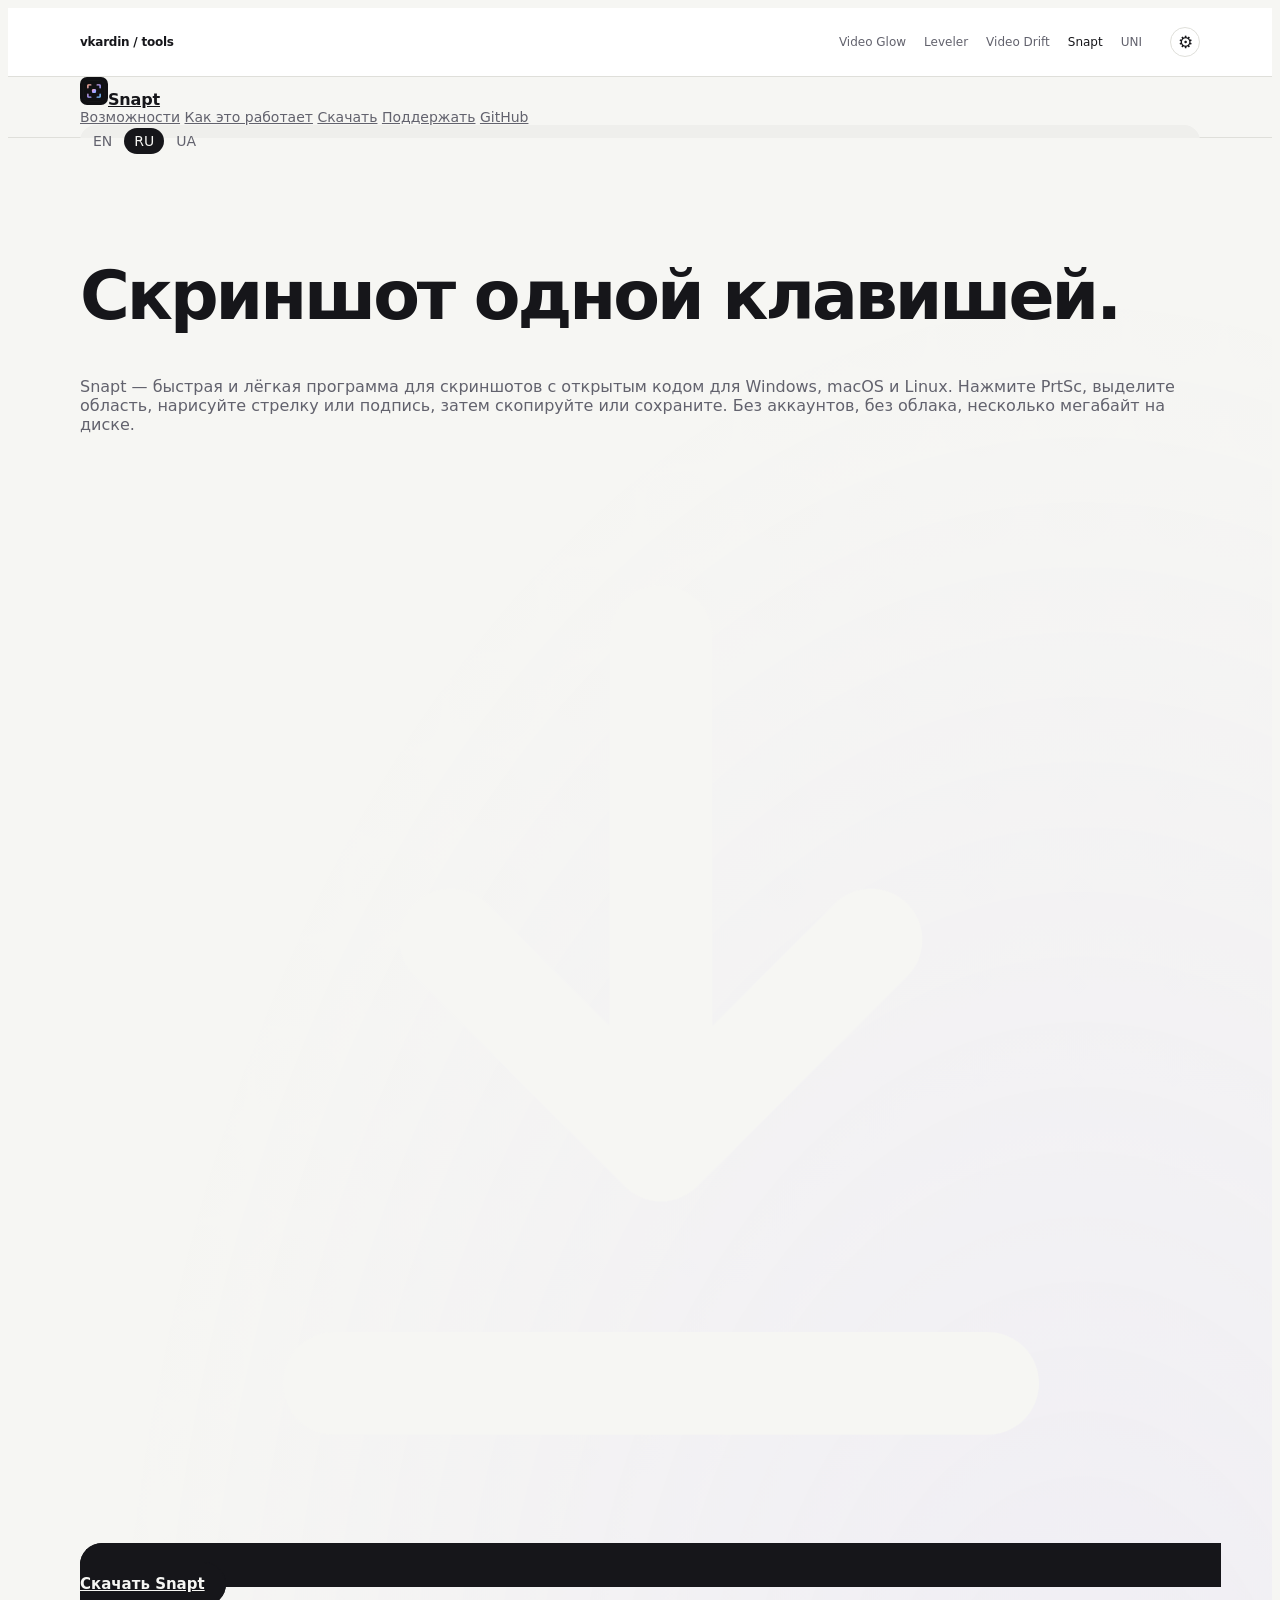
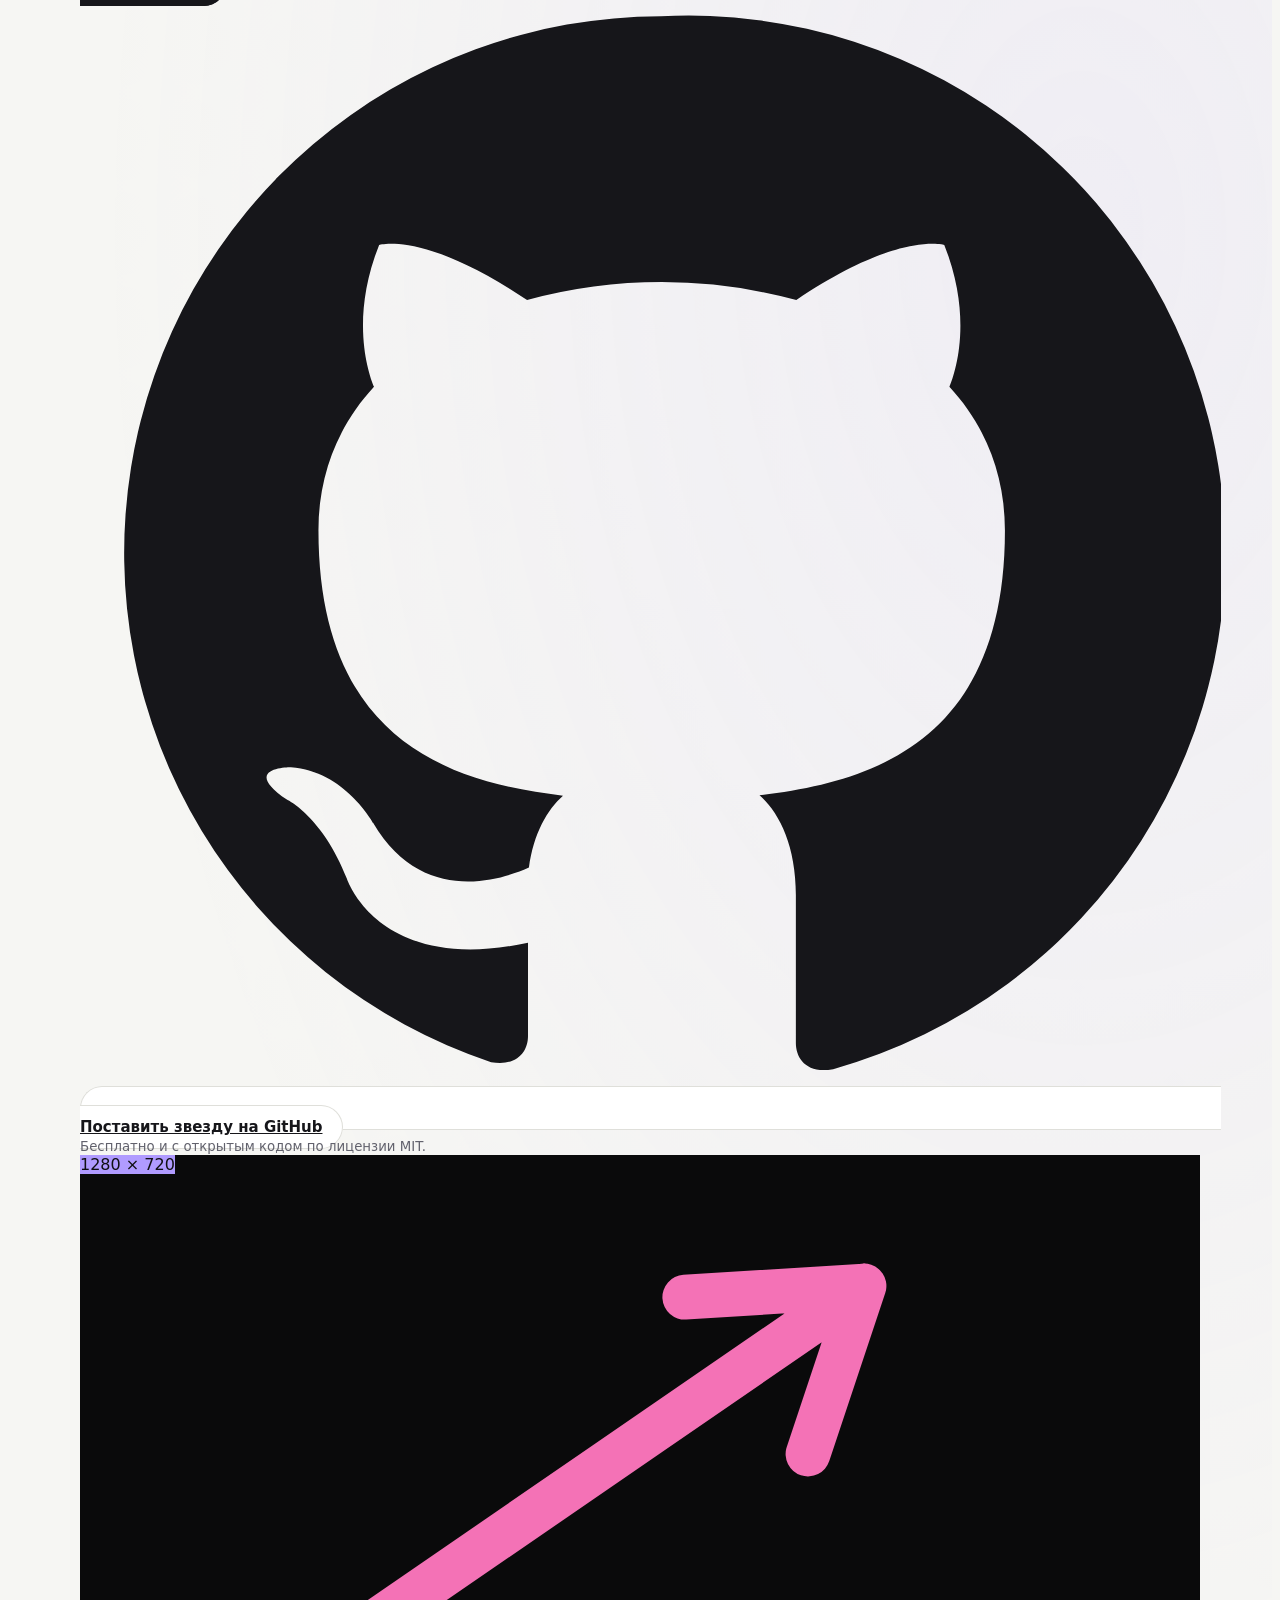
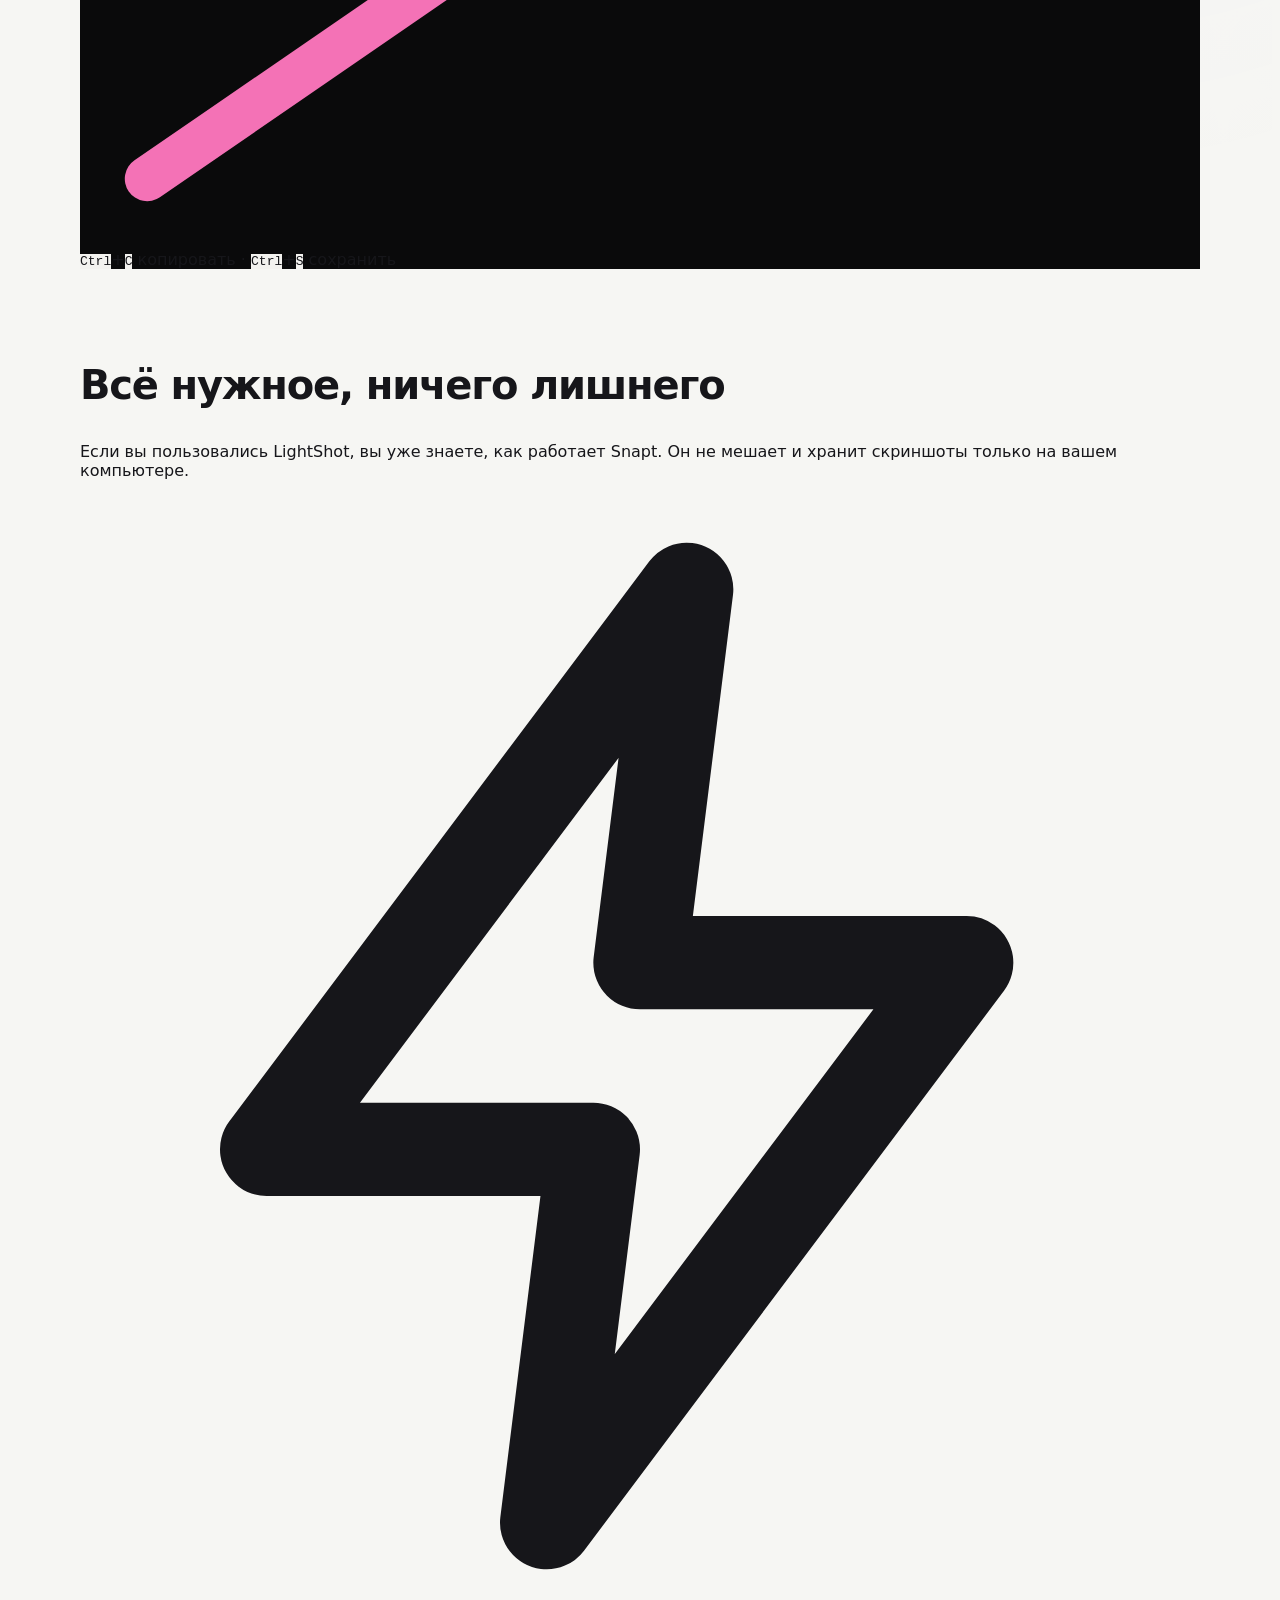
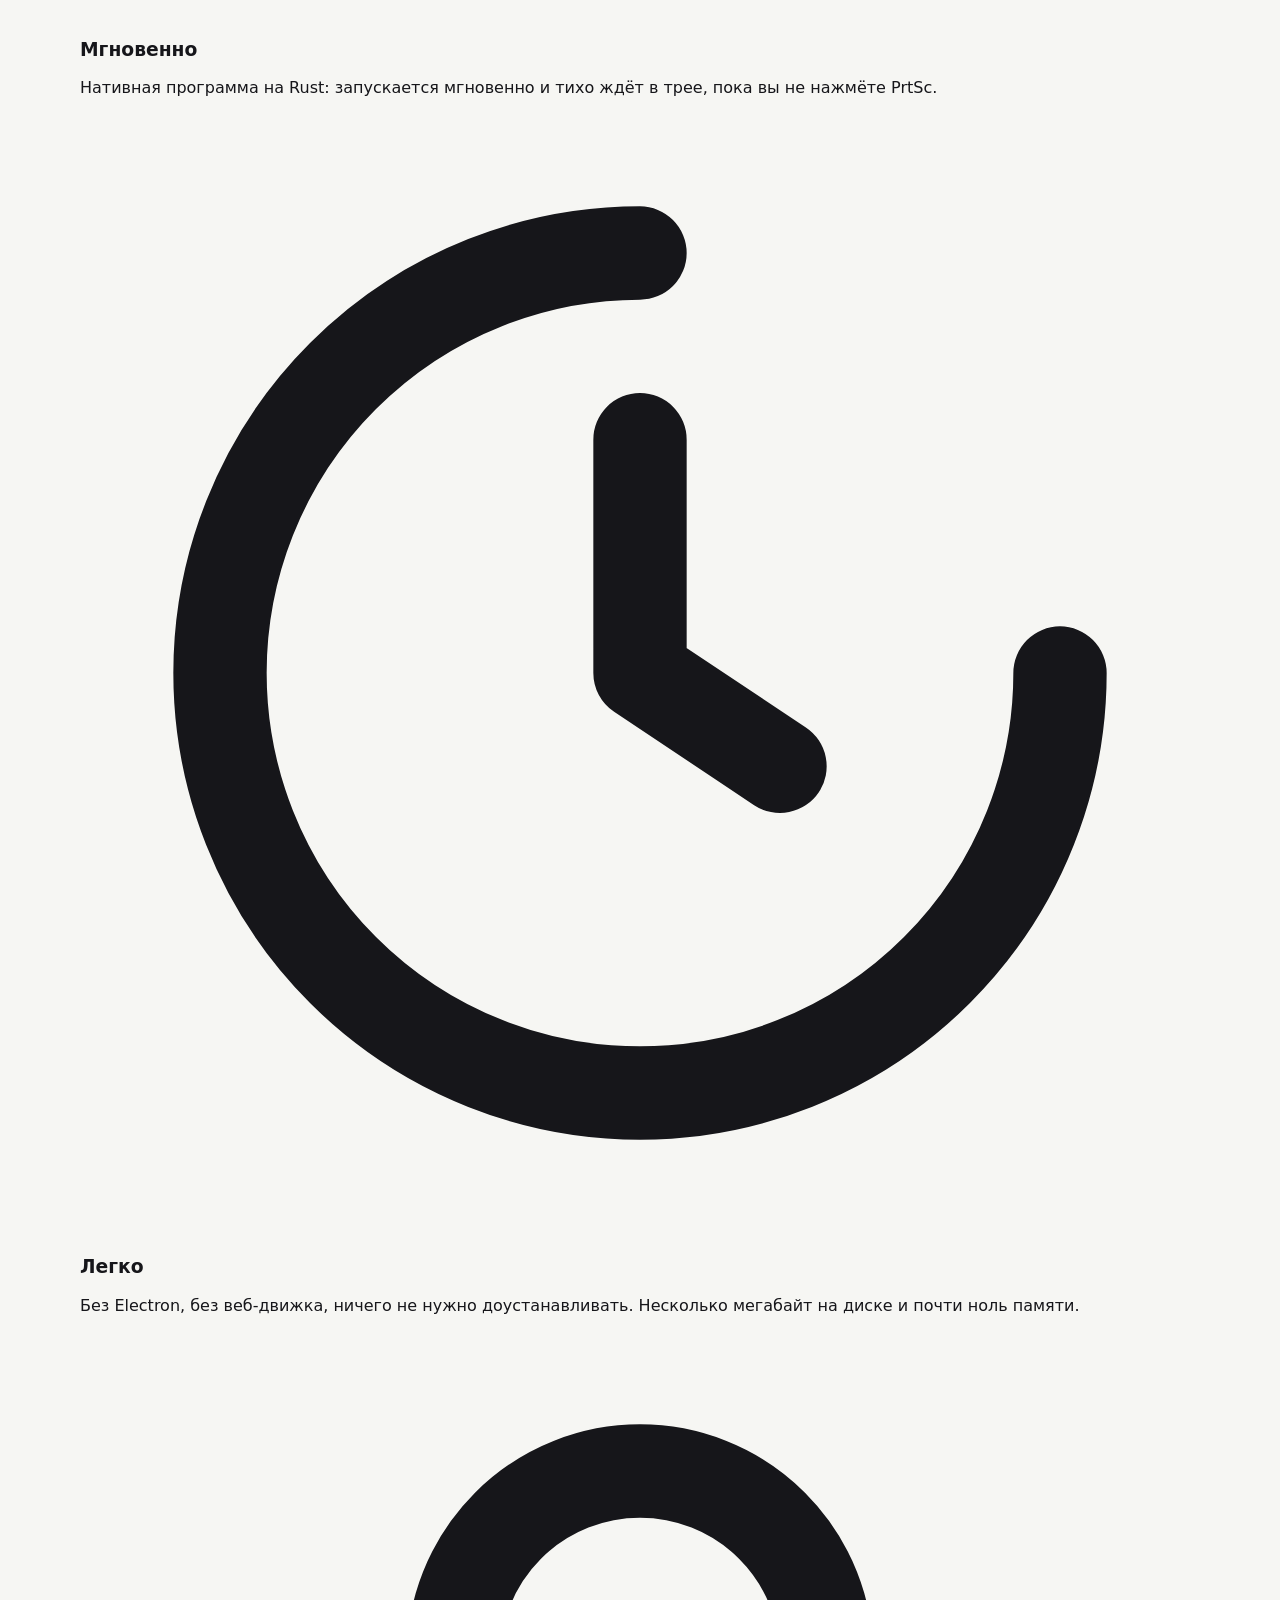
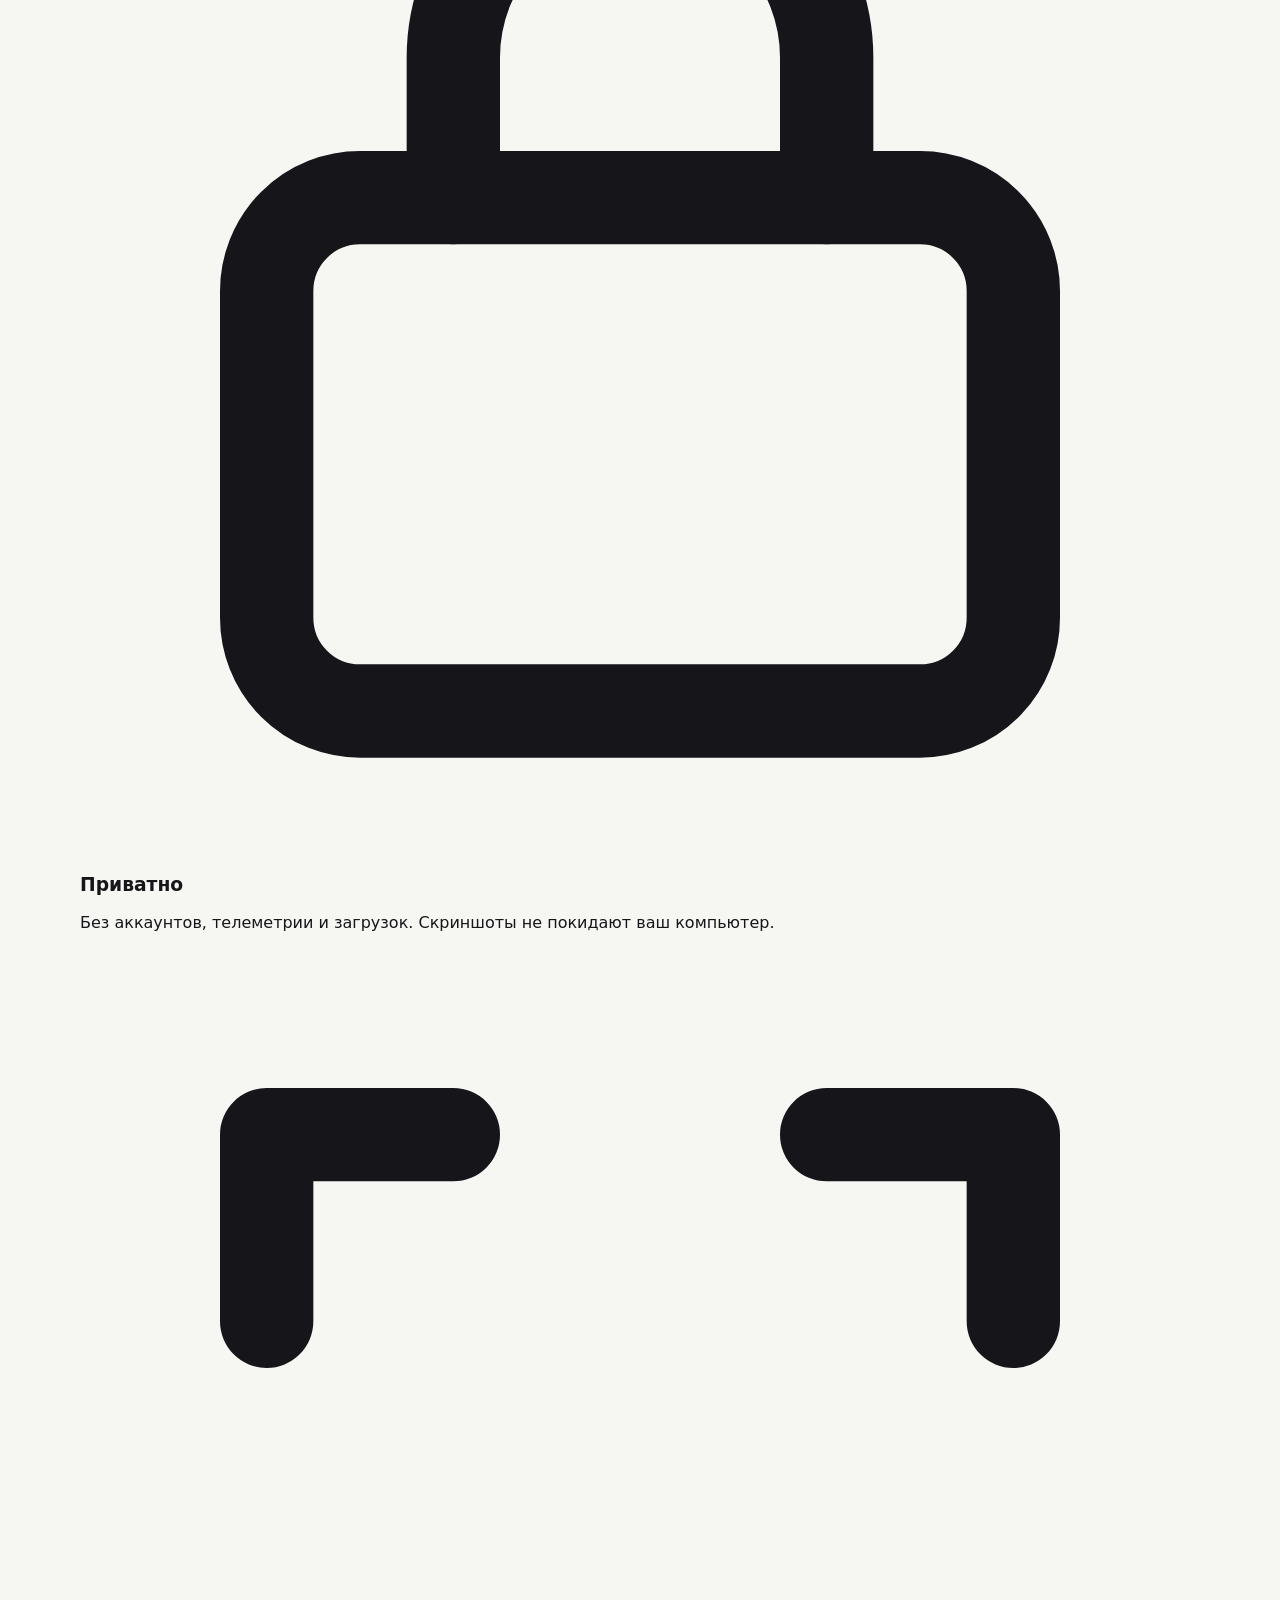
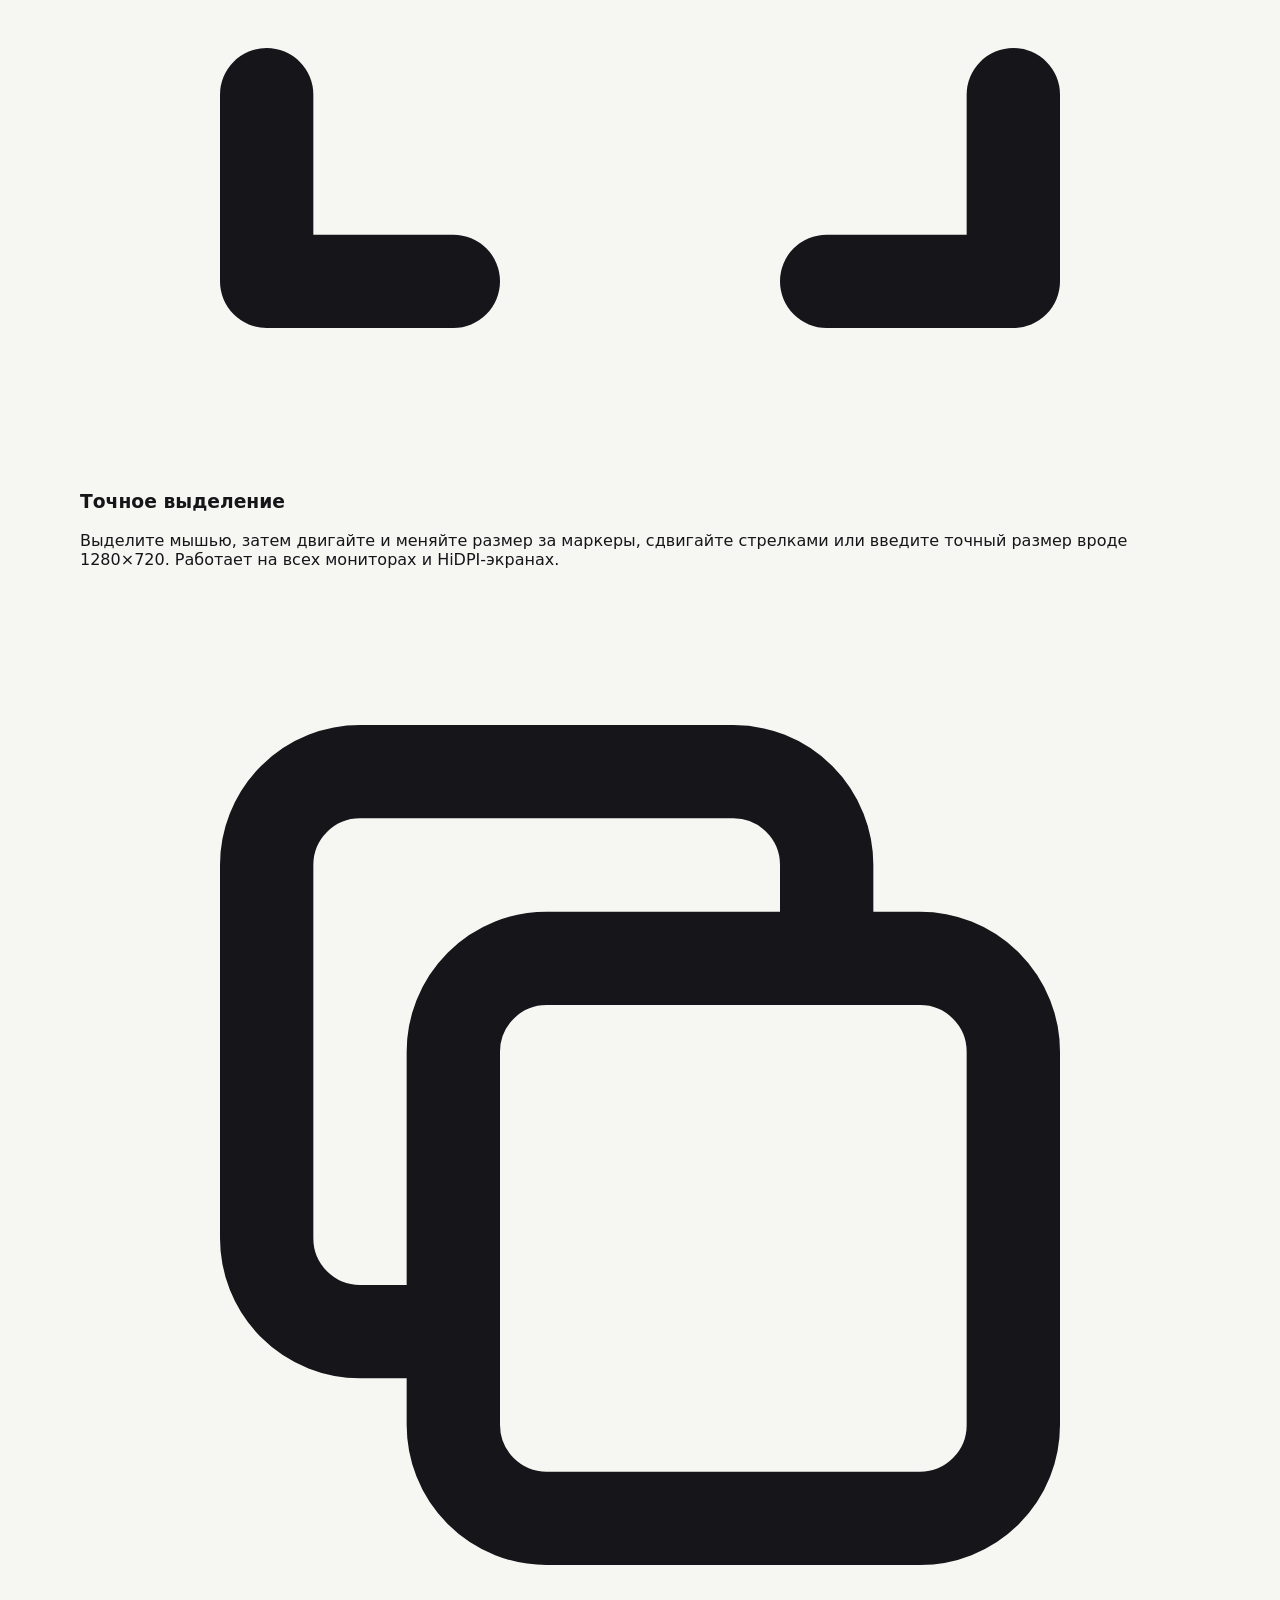
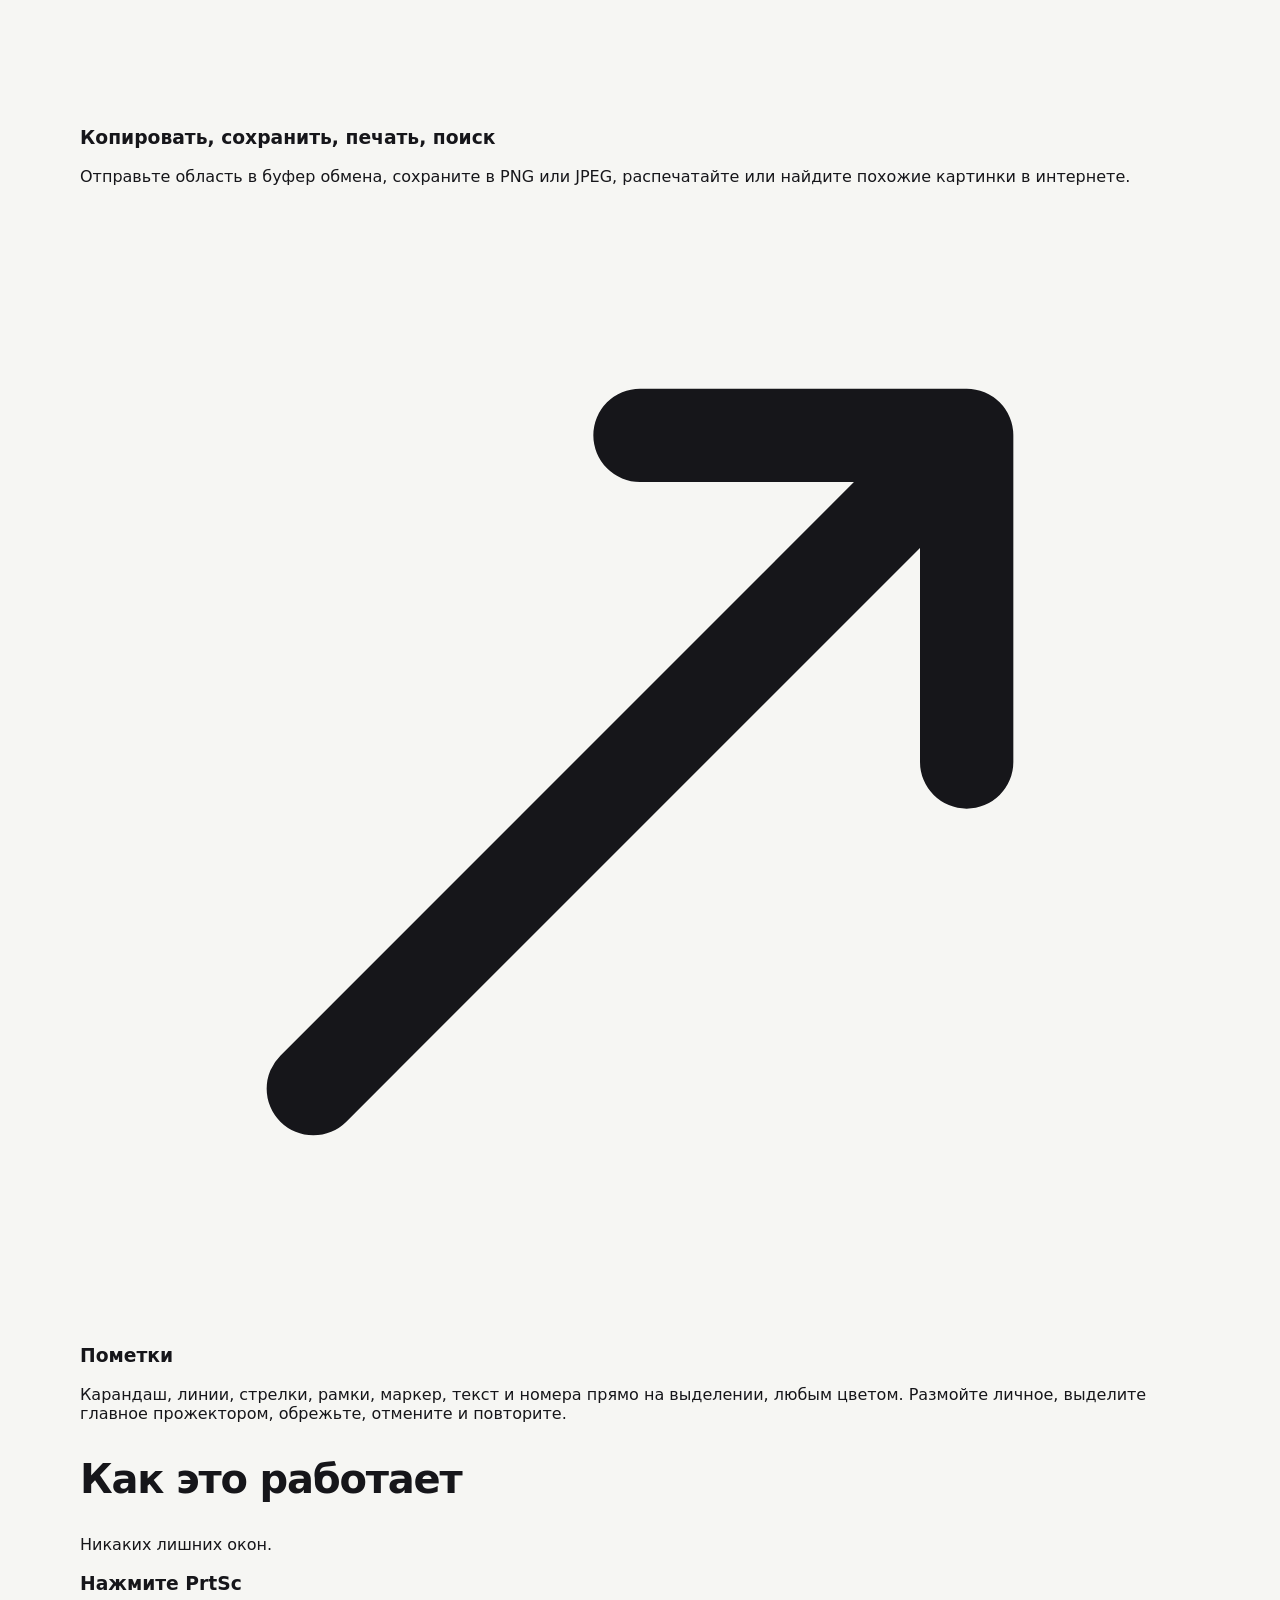
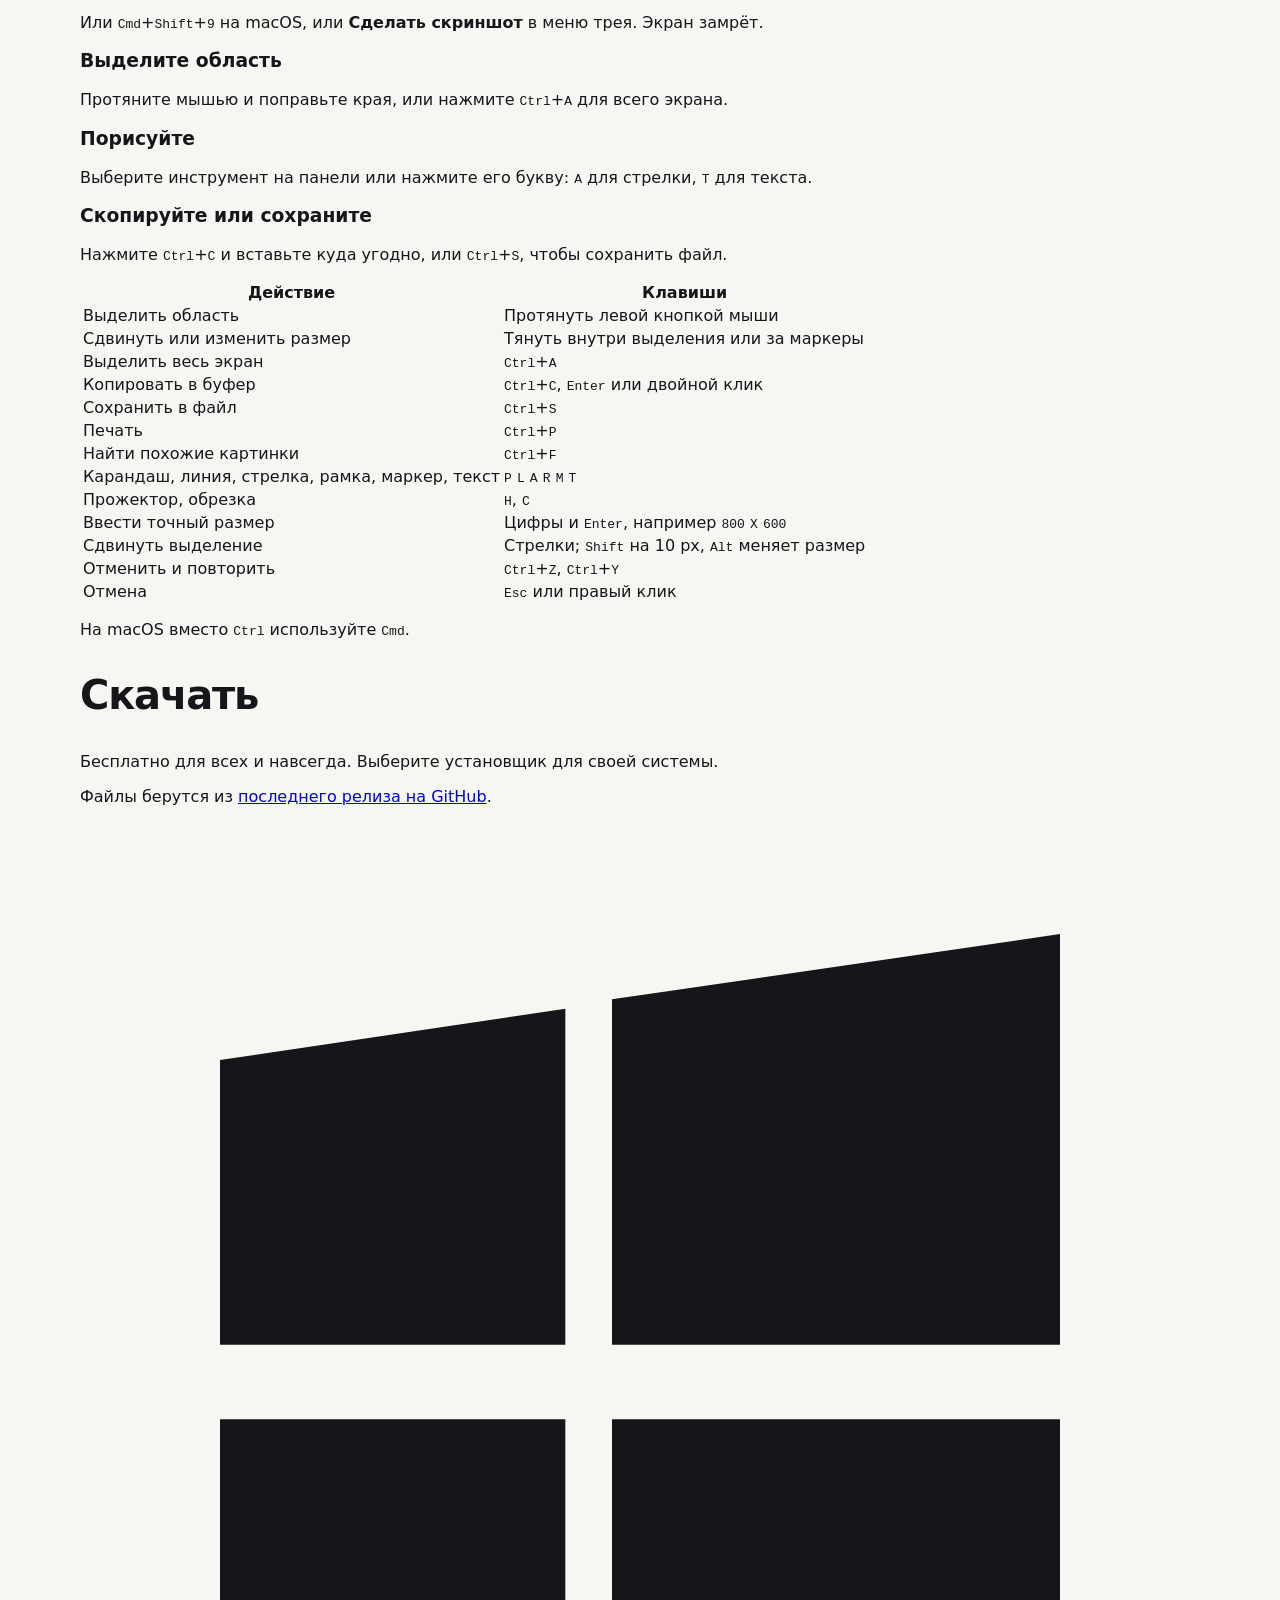
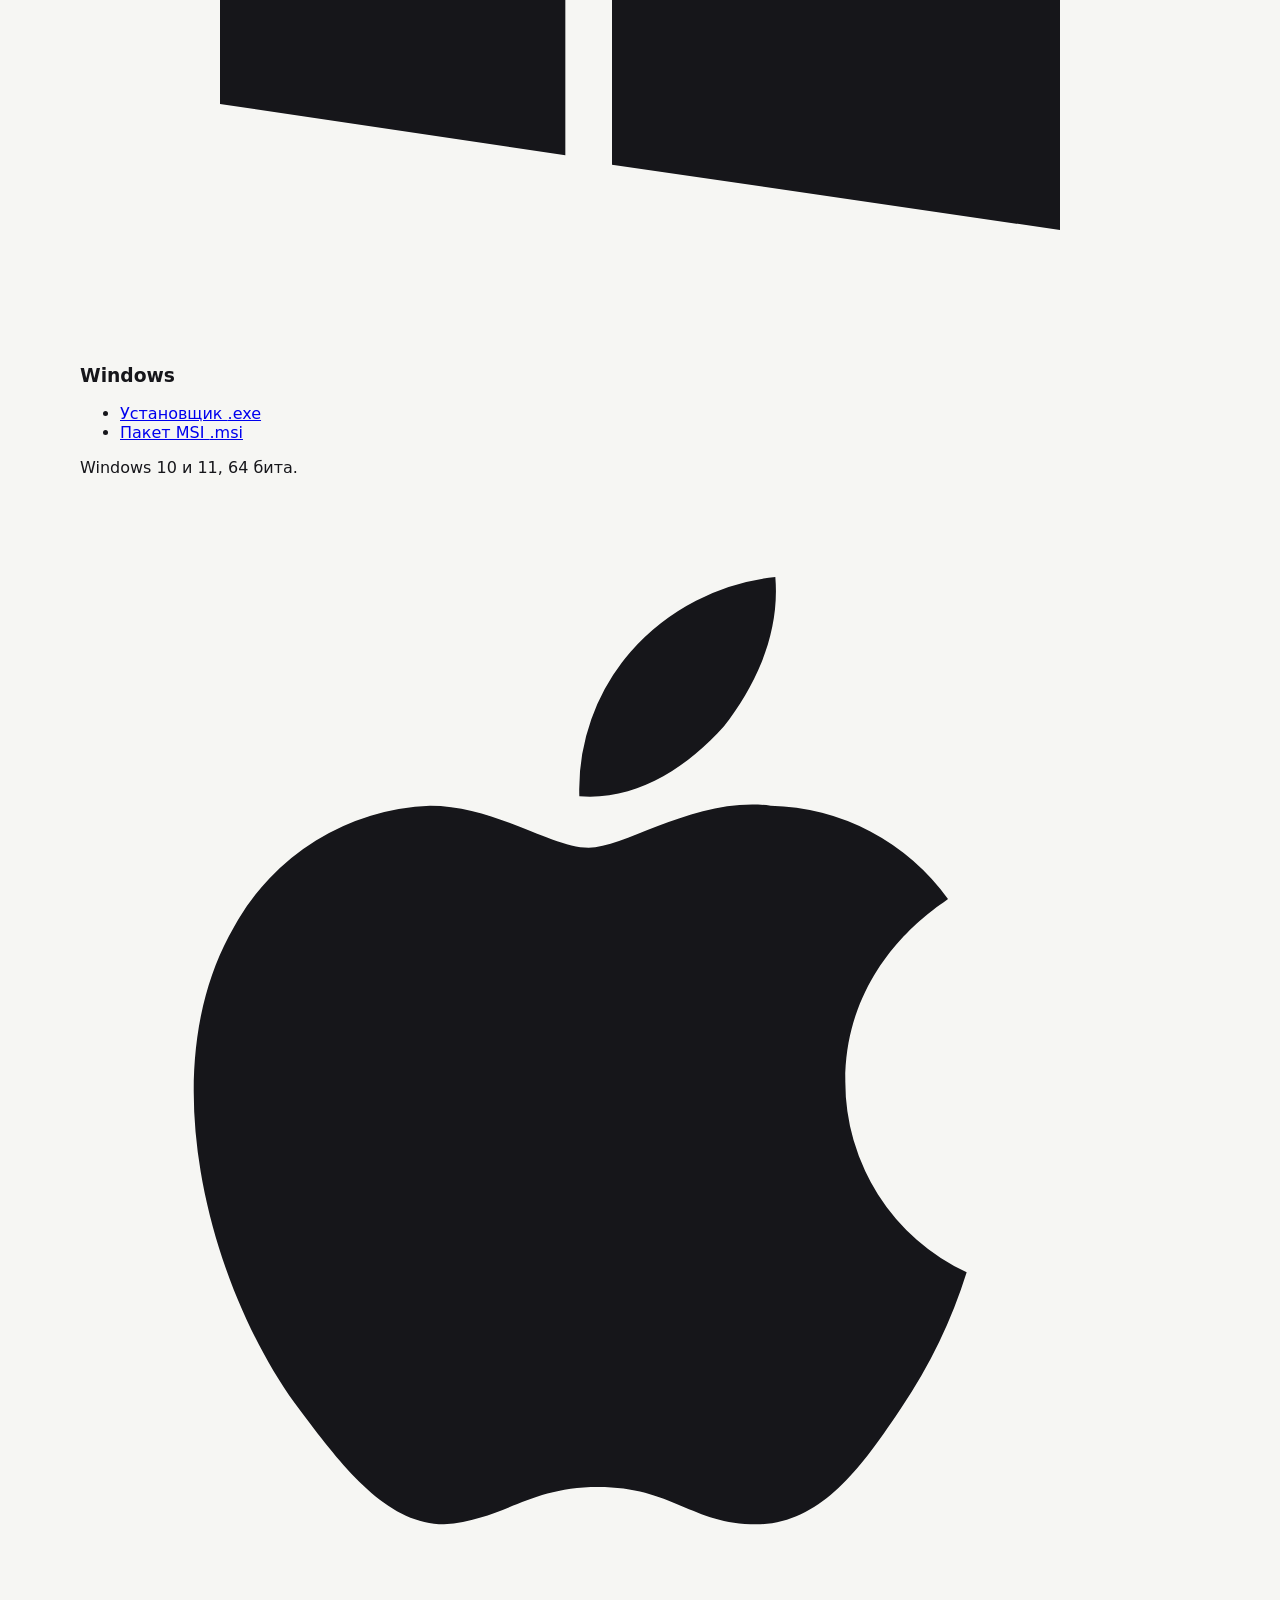
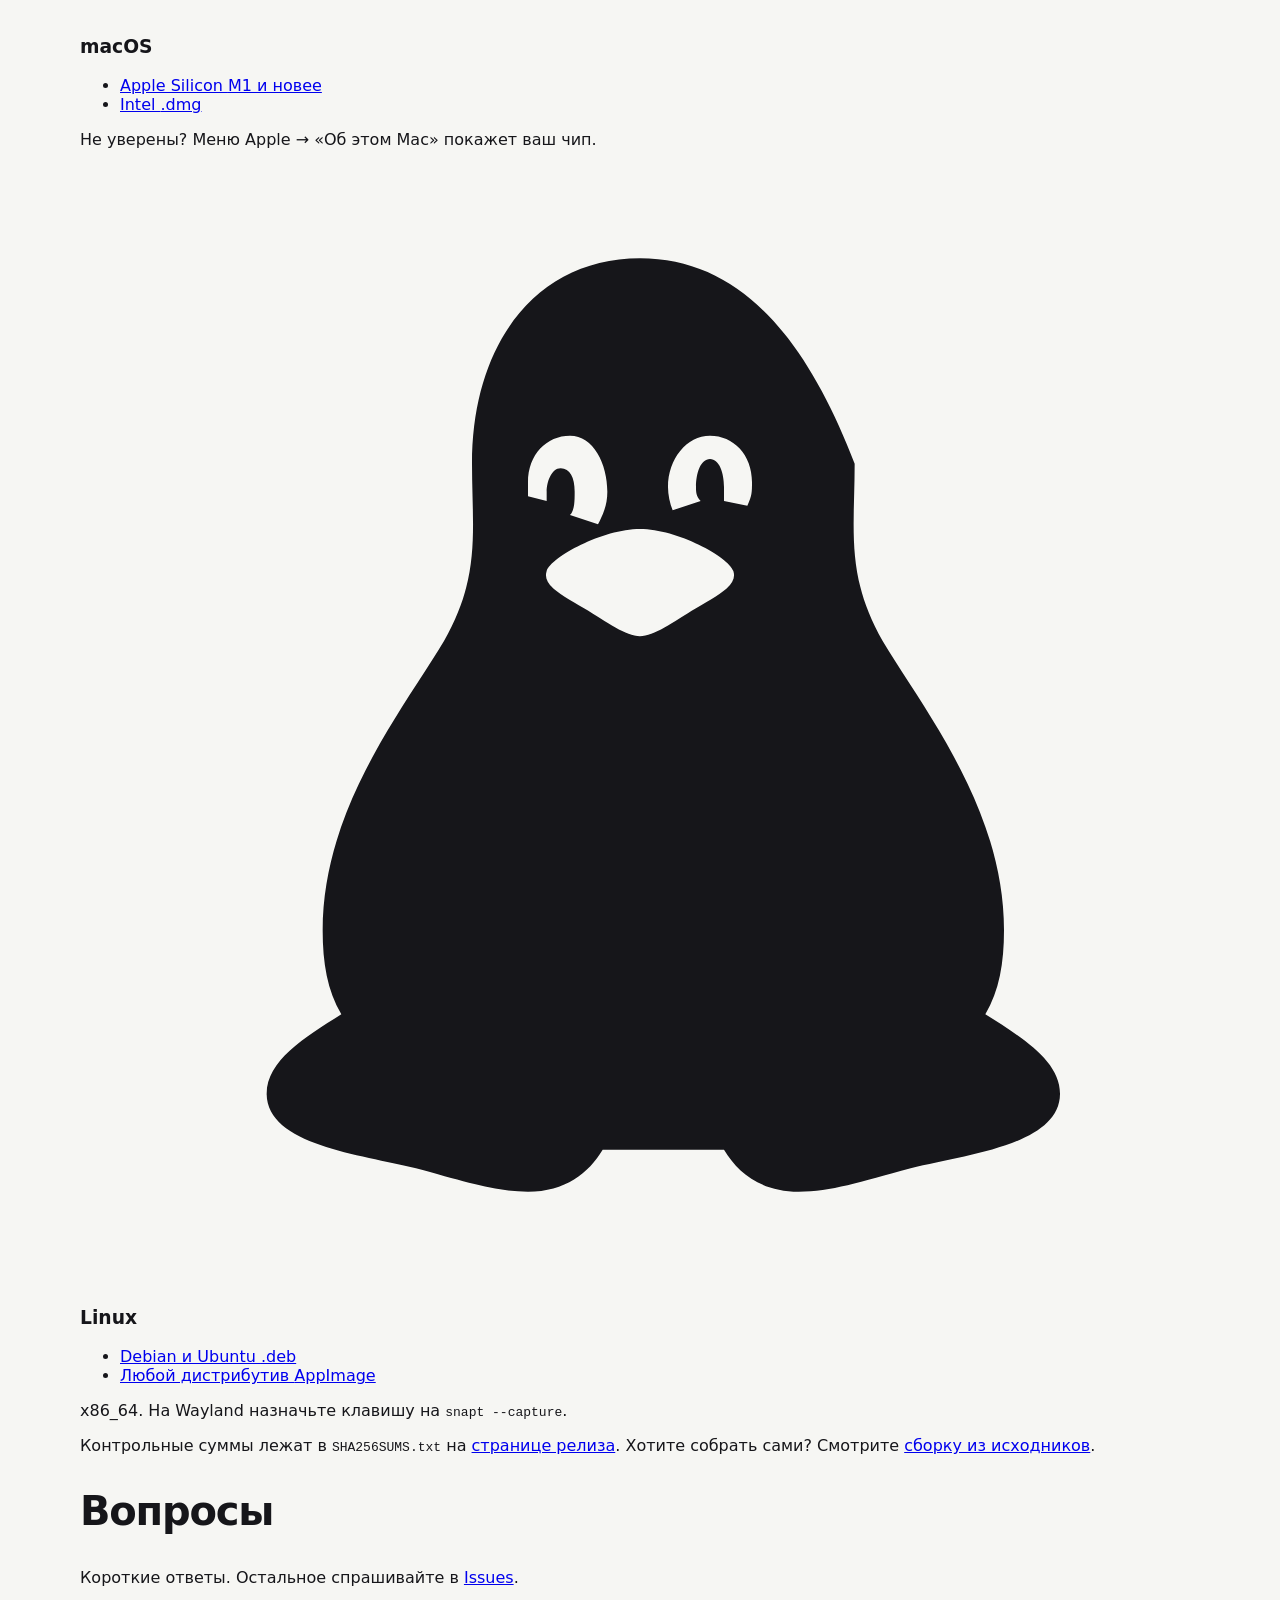
==== commit dc418020: "Align application interfaces with the shared UI kit" ====
--- a/site/ru/index.html
+++ b/site/ru/index.html
@@ -5,7 +5,7 @@
 <meta name="viewport" content="width=device-width, initial-scale=1">
 <title>Snapt: быстрые скриншоты с открытым кодом</title>
 <meta name="description" content="Snapt — быстрая, лёгкая программа для скриншотов с открытым кодом для Windows, macOS и Linux. Нажмите PrtSc, выделите область, добавьте стрелку или подпись и скопируйте или сохраните. Без аккаунтов и облака.">
-<meta name="theme-color" content="#5B21B6">
+<meta name="theme-color" content="#101013">
 <link rel="icon" href="../logo.svg" type="image/svg+xml">
 <link rel="canonical" href="https://vkardin.github.io/snapt/ru/">
 <meta property="og:type" content="website">
--- a/site/family.css
+++ b/site/family.css
@@ -97,3 +97,17 @@
 html[data-motion=reduce]{scroll-behavior:auto!important}
 html[data-motion=reduce] *,html[data-motion=reduce] *::before,html[data-motion=reduce] *::after{animation:none!important;transition:none!important;scroll-behavior:auto!important}
 @media(max-width:760px){.family-nav-inner{gap:8px;padding-inline:18px}.family-nav-links{gap:6px 10px}.family-settings-button{margin-left:0}}
+
+/* Focus brand: a neutral canvas with a warm selection accent. */
+body[data-family=snapt]{--family-accent:#b09bff}
+body[data-family=snapt] .hero{background:radial-gradient(ellipse at 85% 50%,#b09bff18,transparent 65%),var(--family-bg)}
+body[data-family=snapt] .demo{background:#0a0a0b;border-color:#27272c}
+body[data-family=snapt] .demo .bar{background:#171719}
+body[data-family=snapt] .demo .bar i{background:#34343a}
+body[data-family=snapt] .demo .desk div{background:#202024}
+body[data-family=snapt] .demo .sel{border-color:#b09bff}
+body[data-family=snapt] .demo .sel b{border-color:#b09bff}
+body[data-family=snapt] .demo .size{background:#b09bff;color:#101013}
+body[data-family=snapt] .demo .tools span{background:#101013}
+body[data-family=snapt] .demo .hint{color:#16161a}
+body[data-family=snapt] .demo .hint kbd{color:#16161a;background:#f3f2ef;border-color:#c8c7c3}
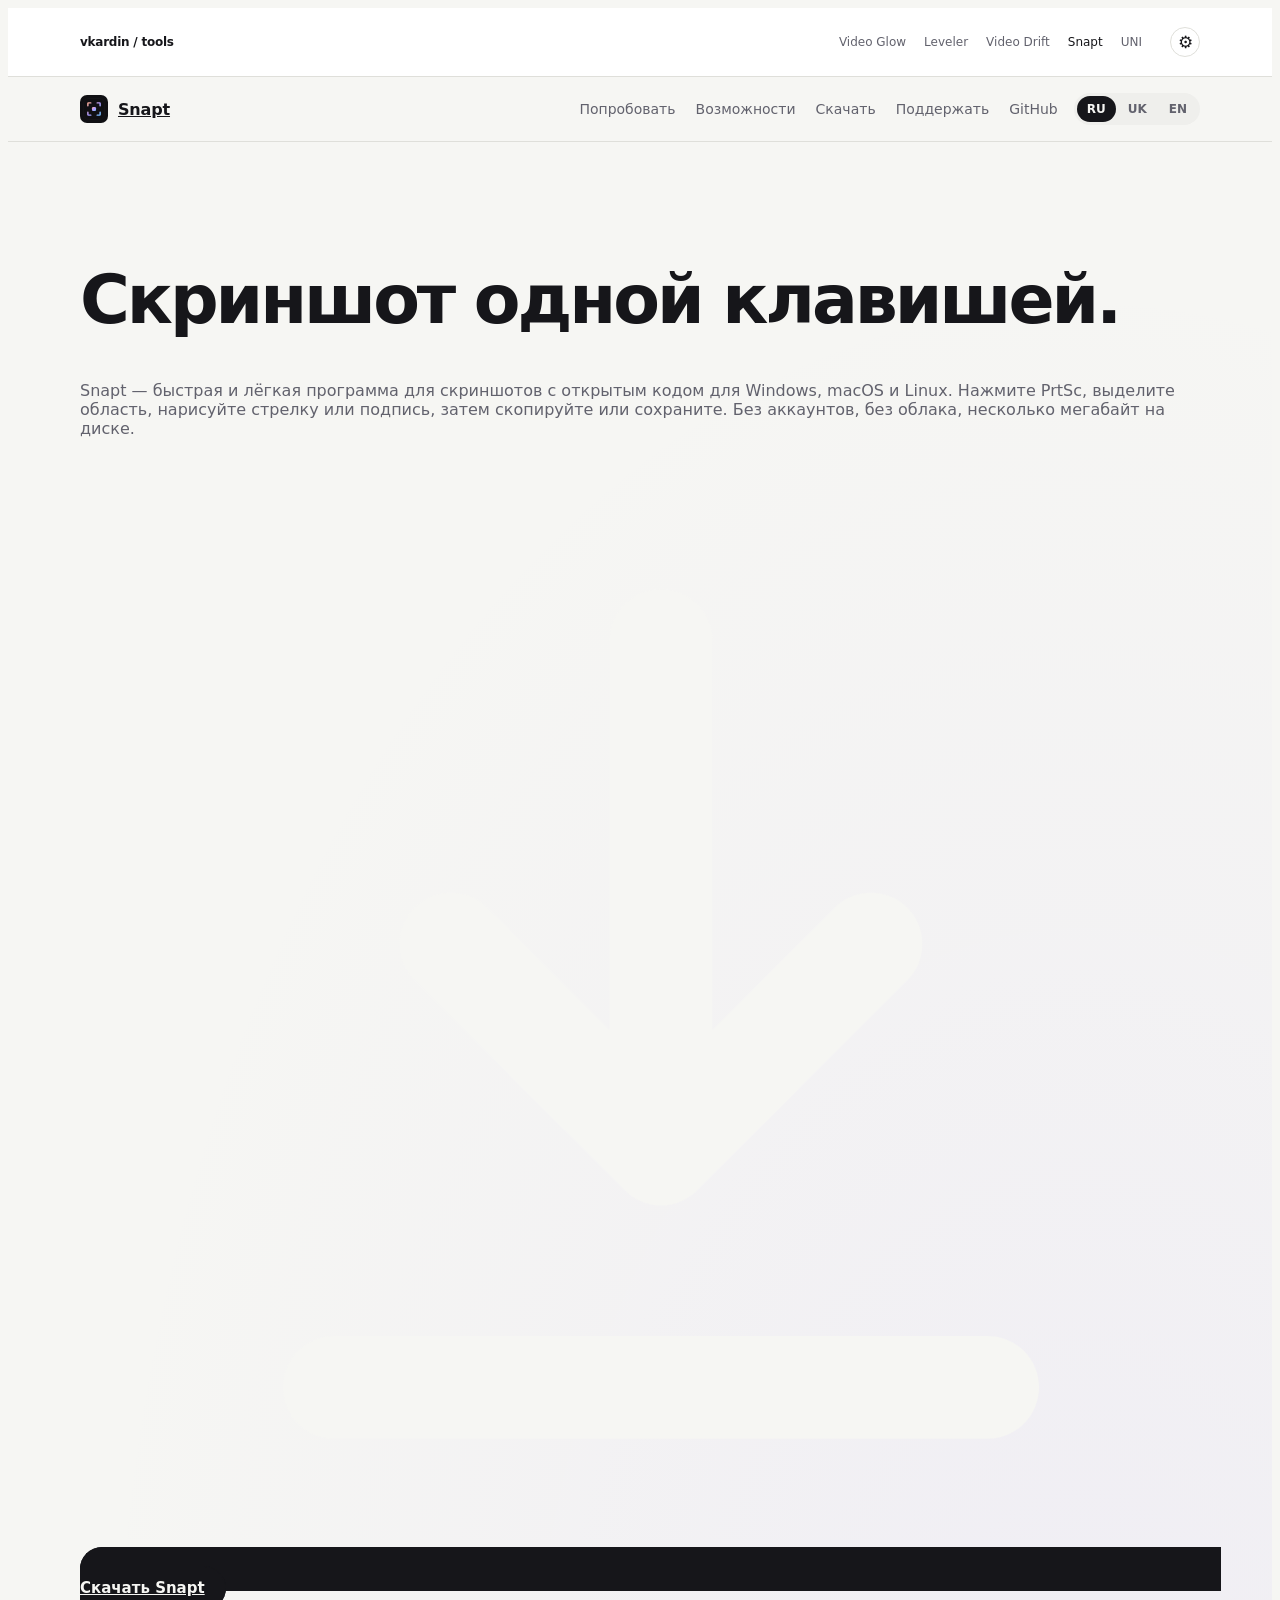
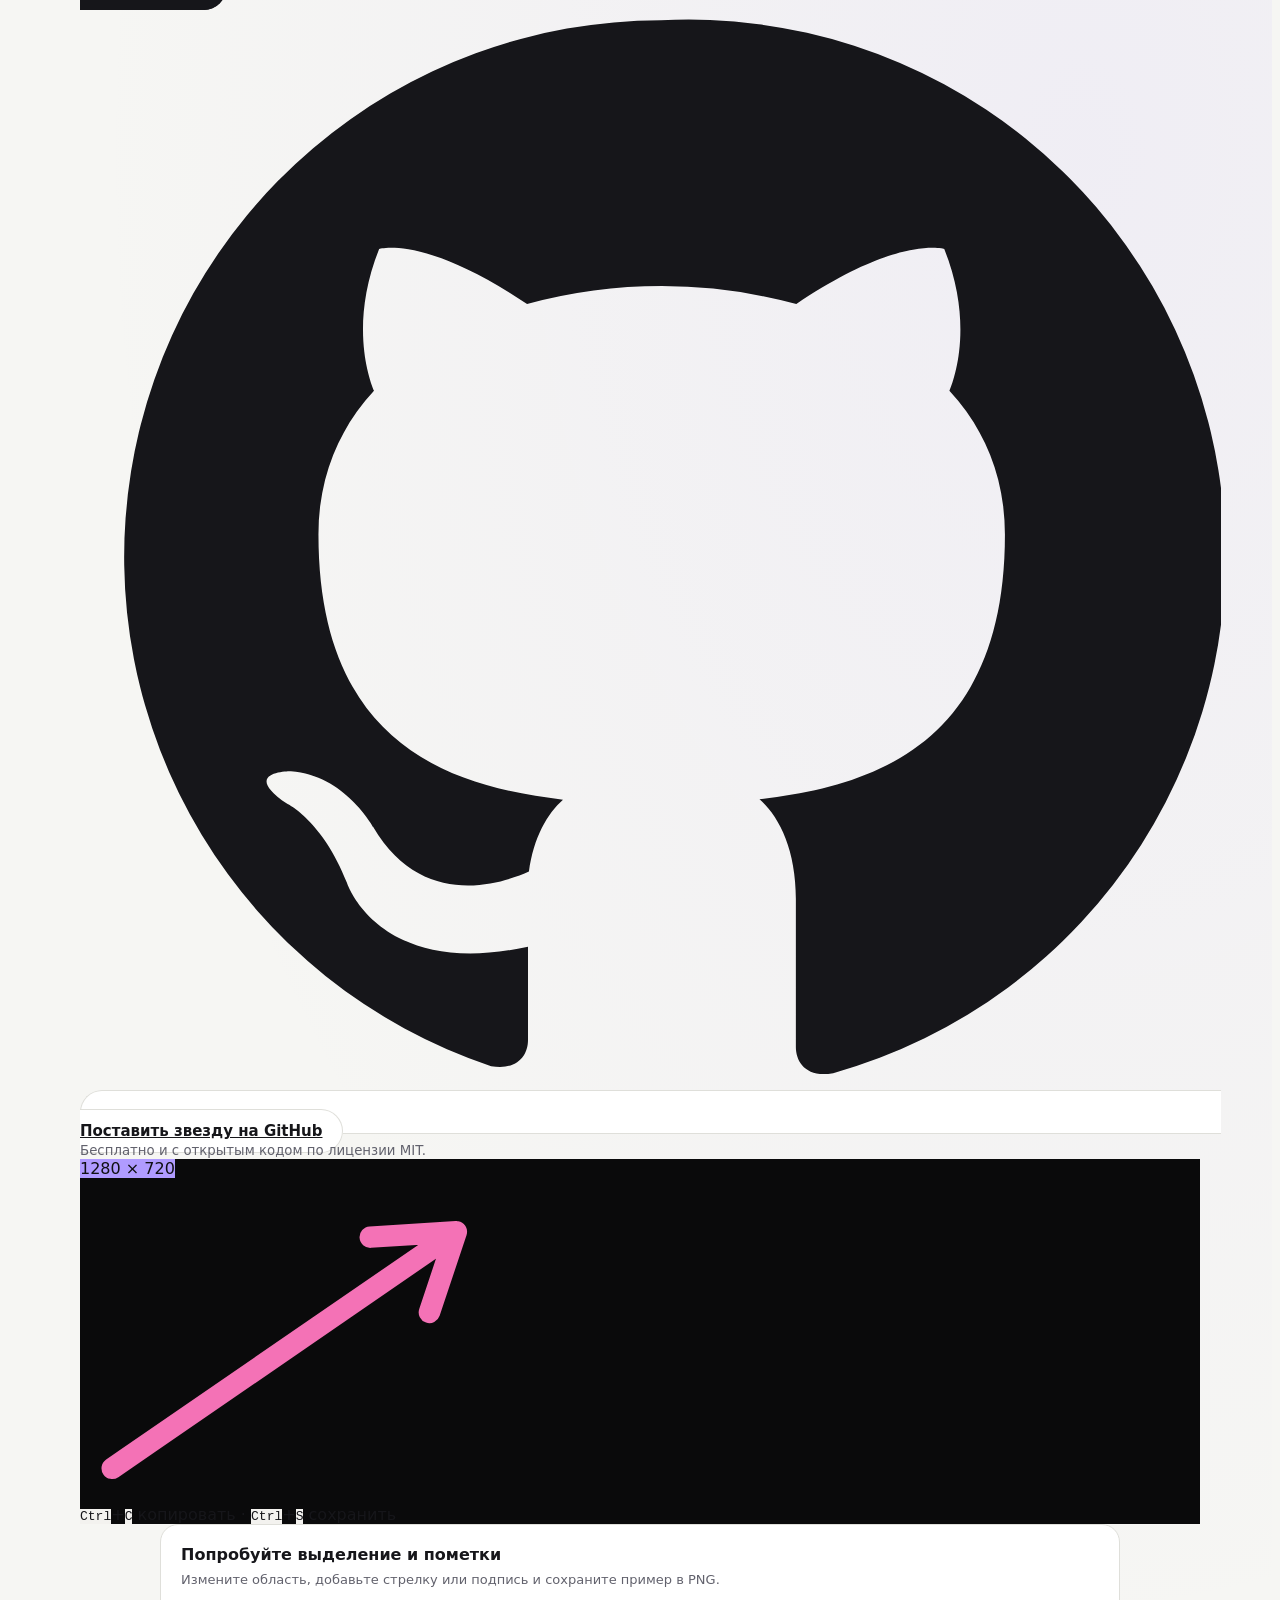
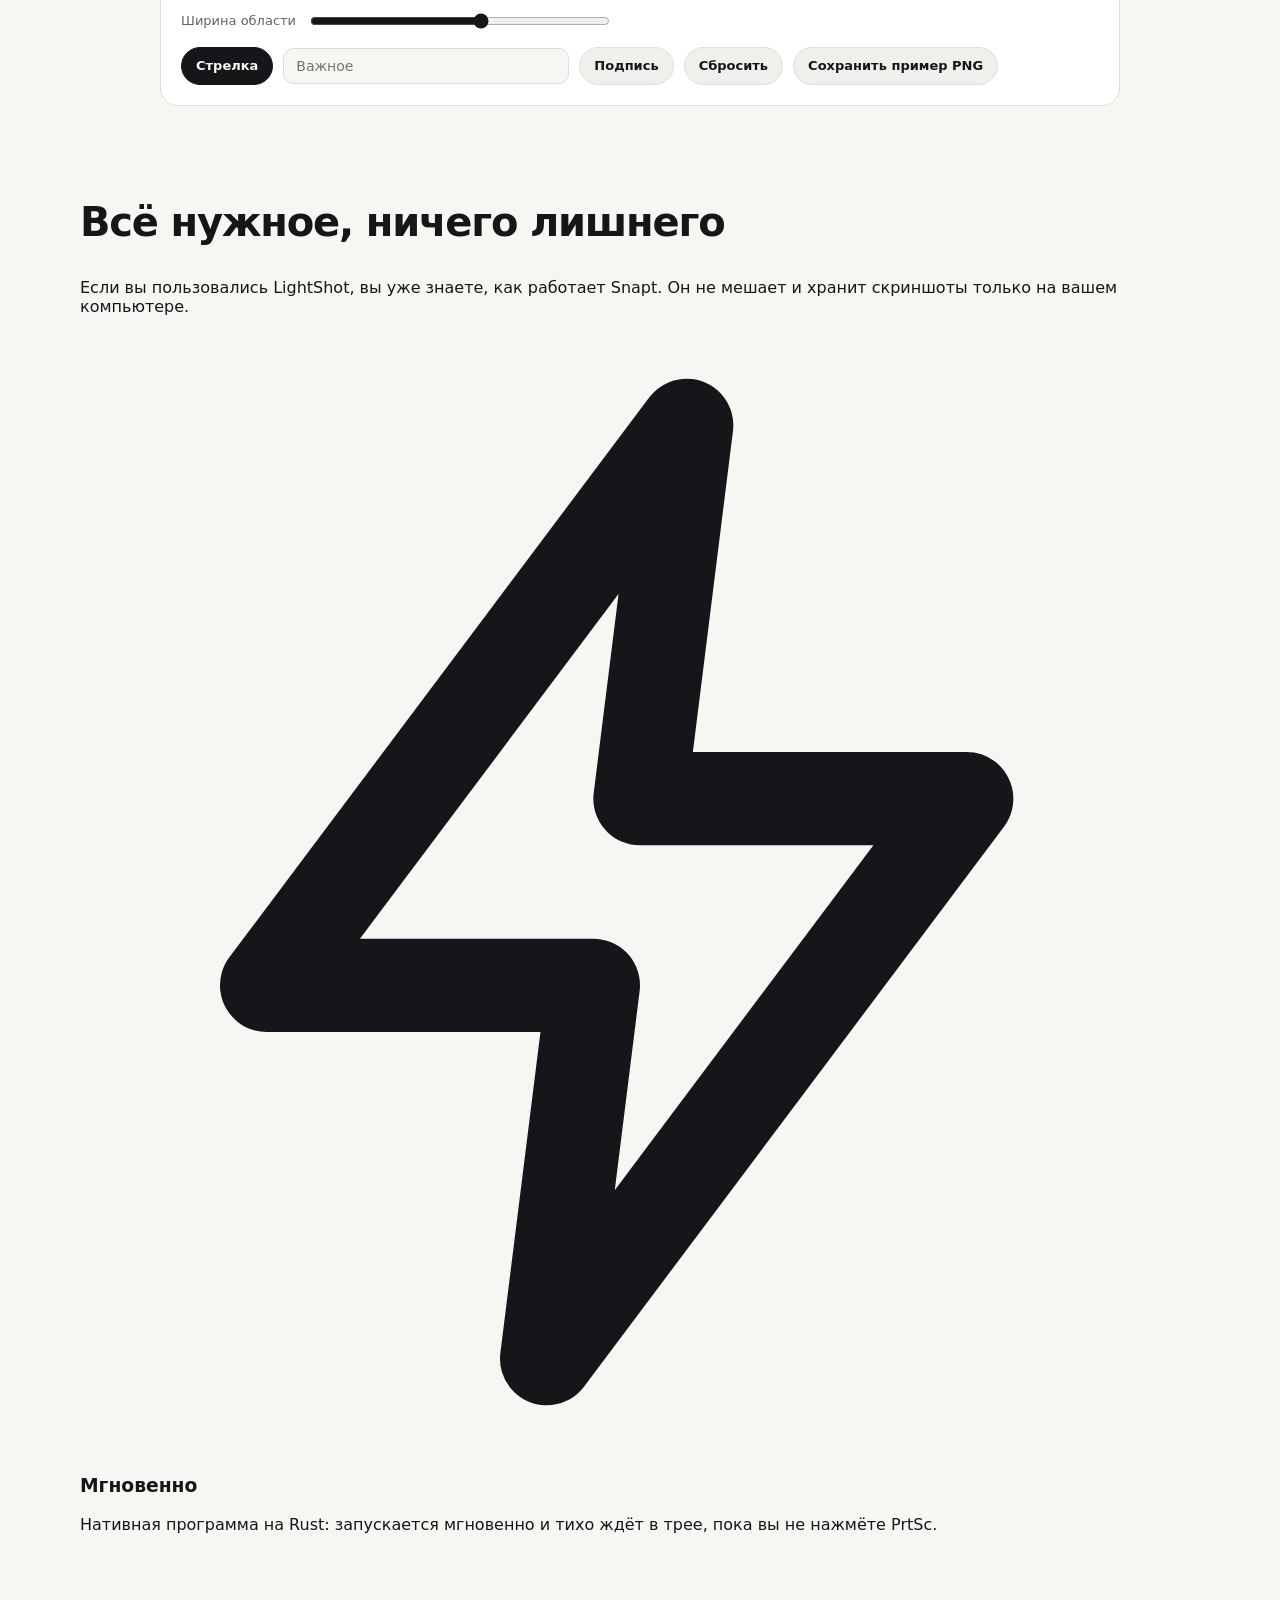
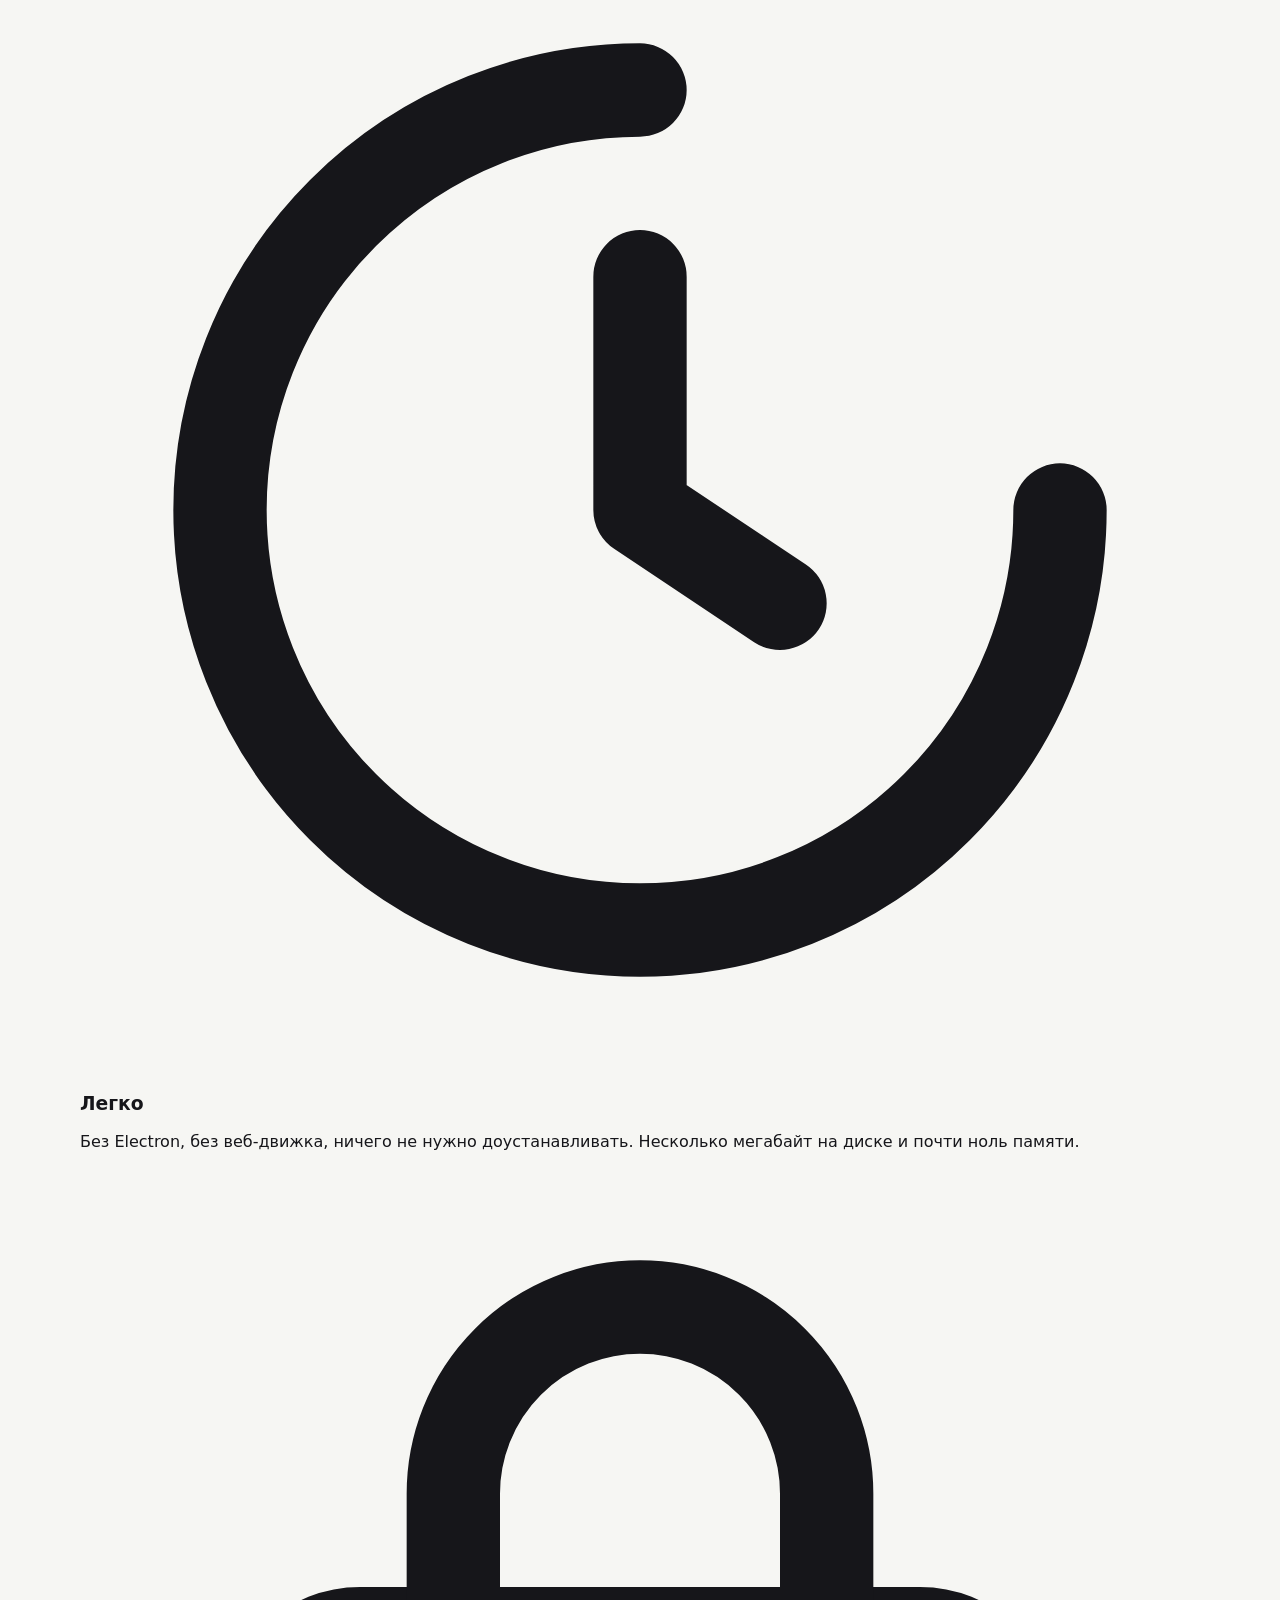
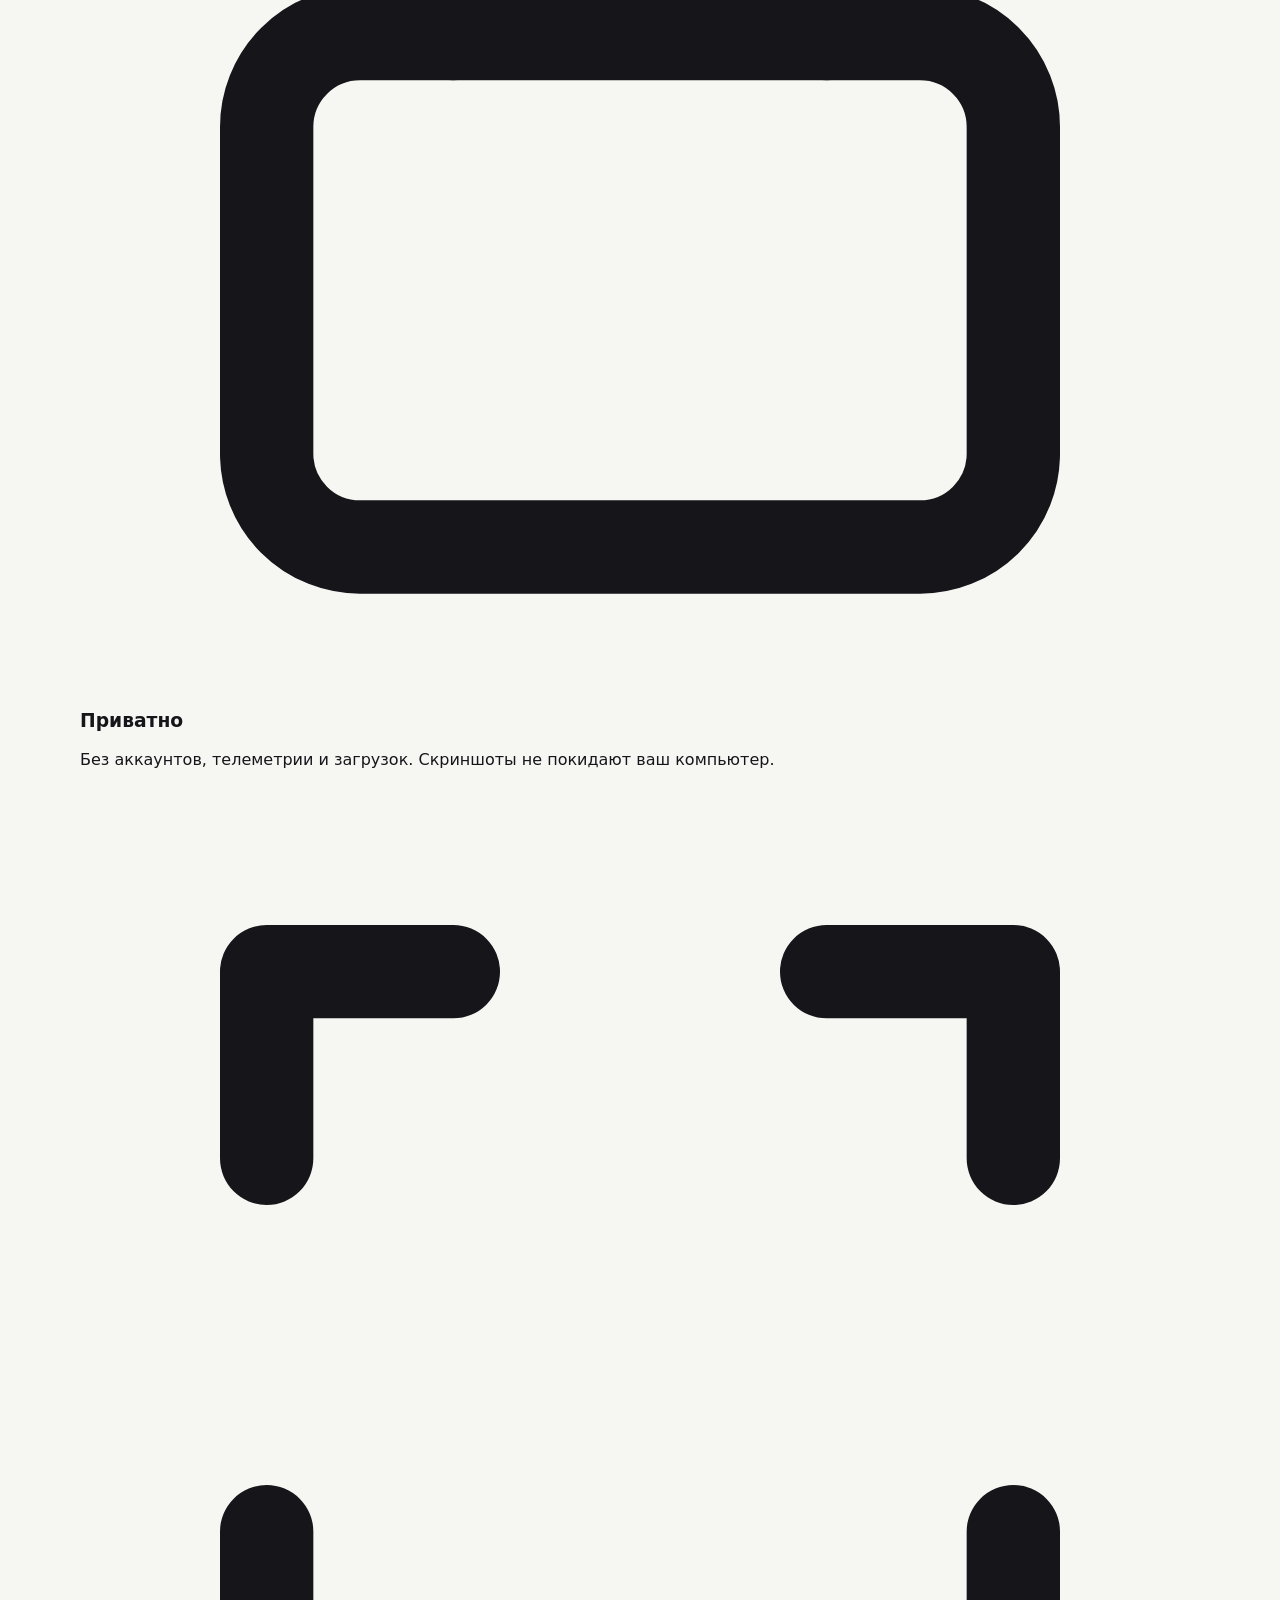
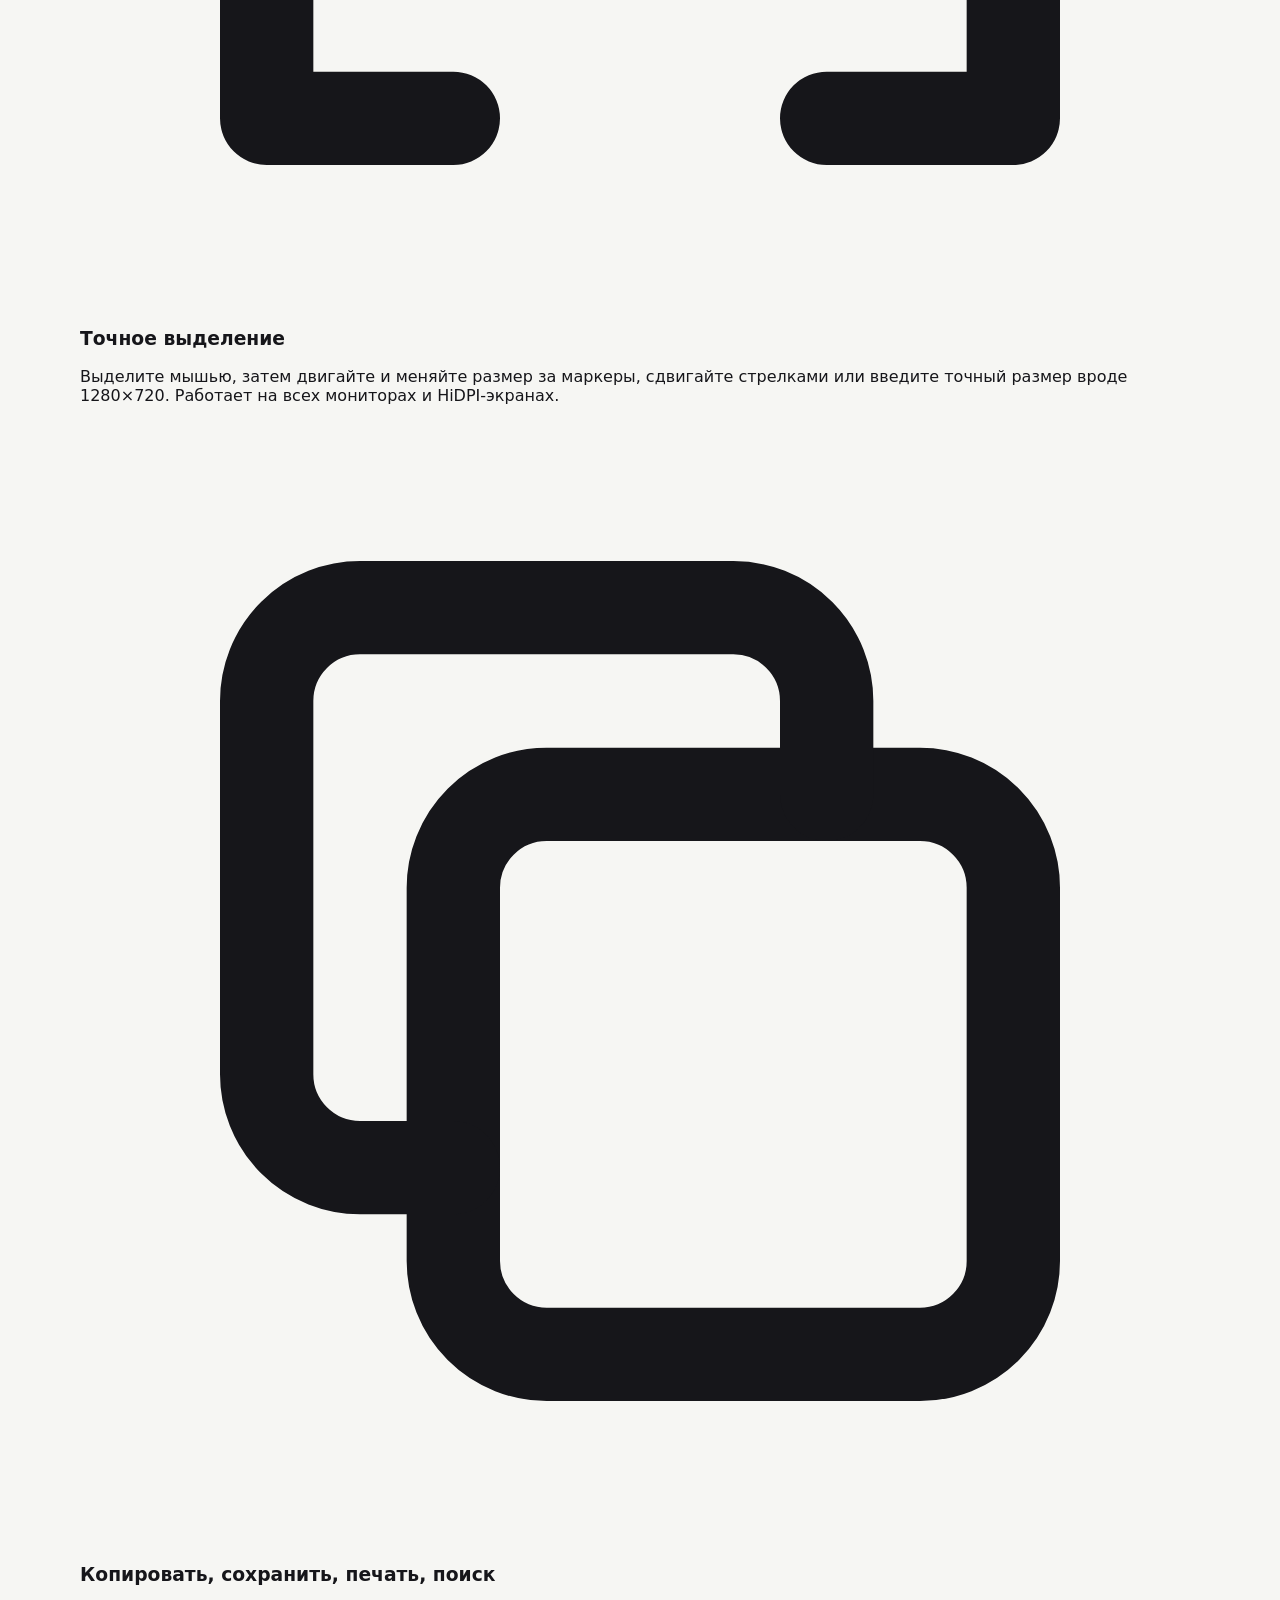
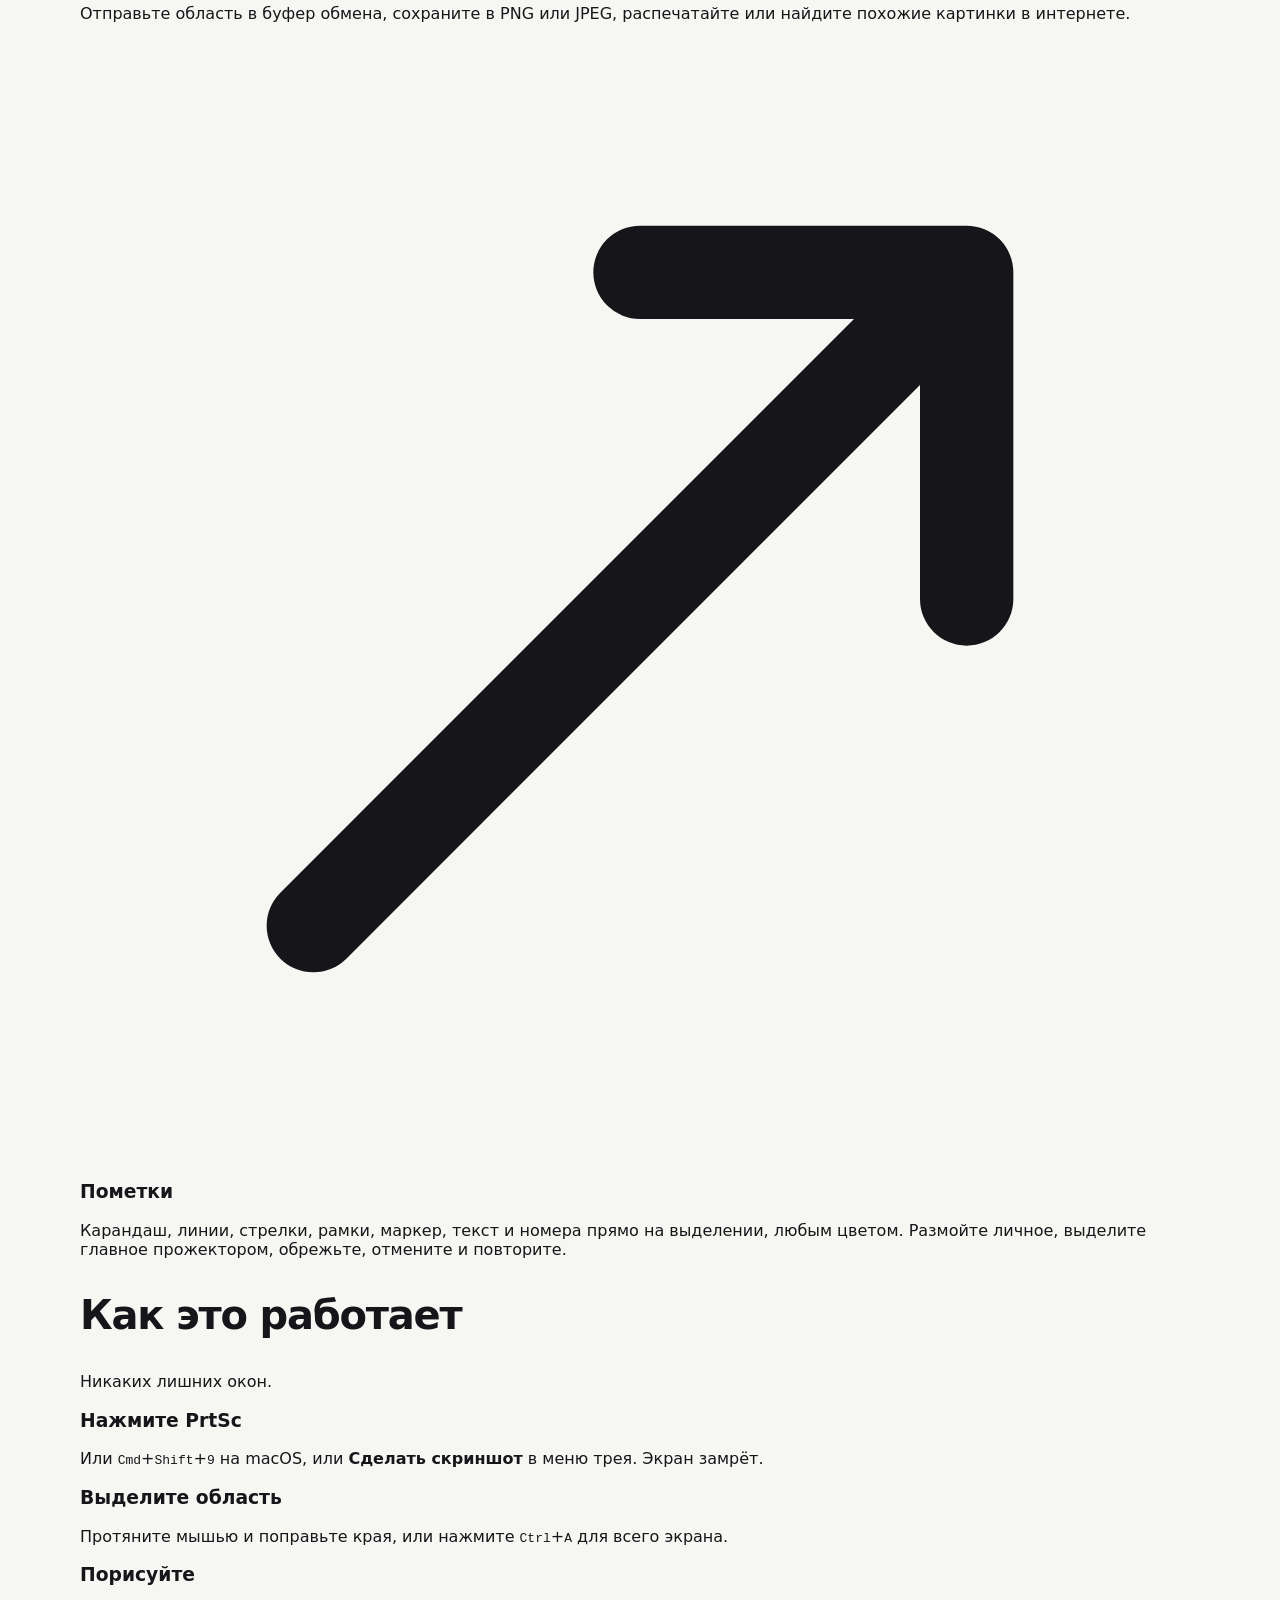
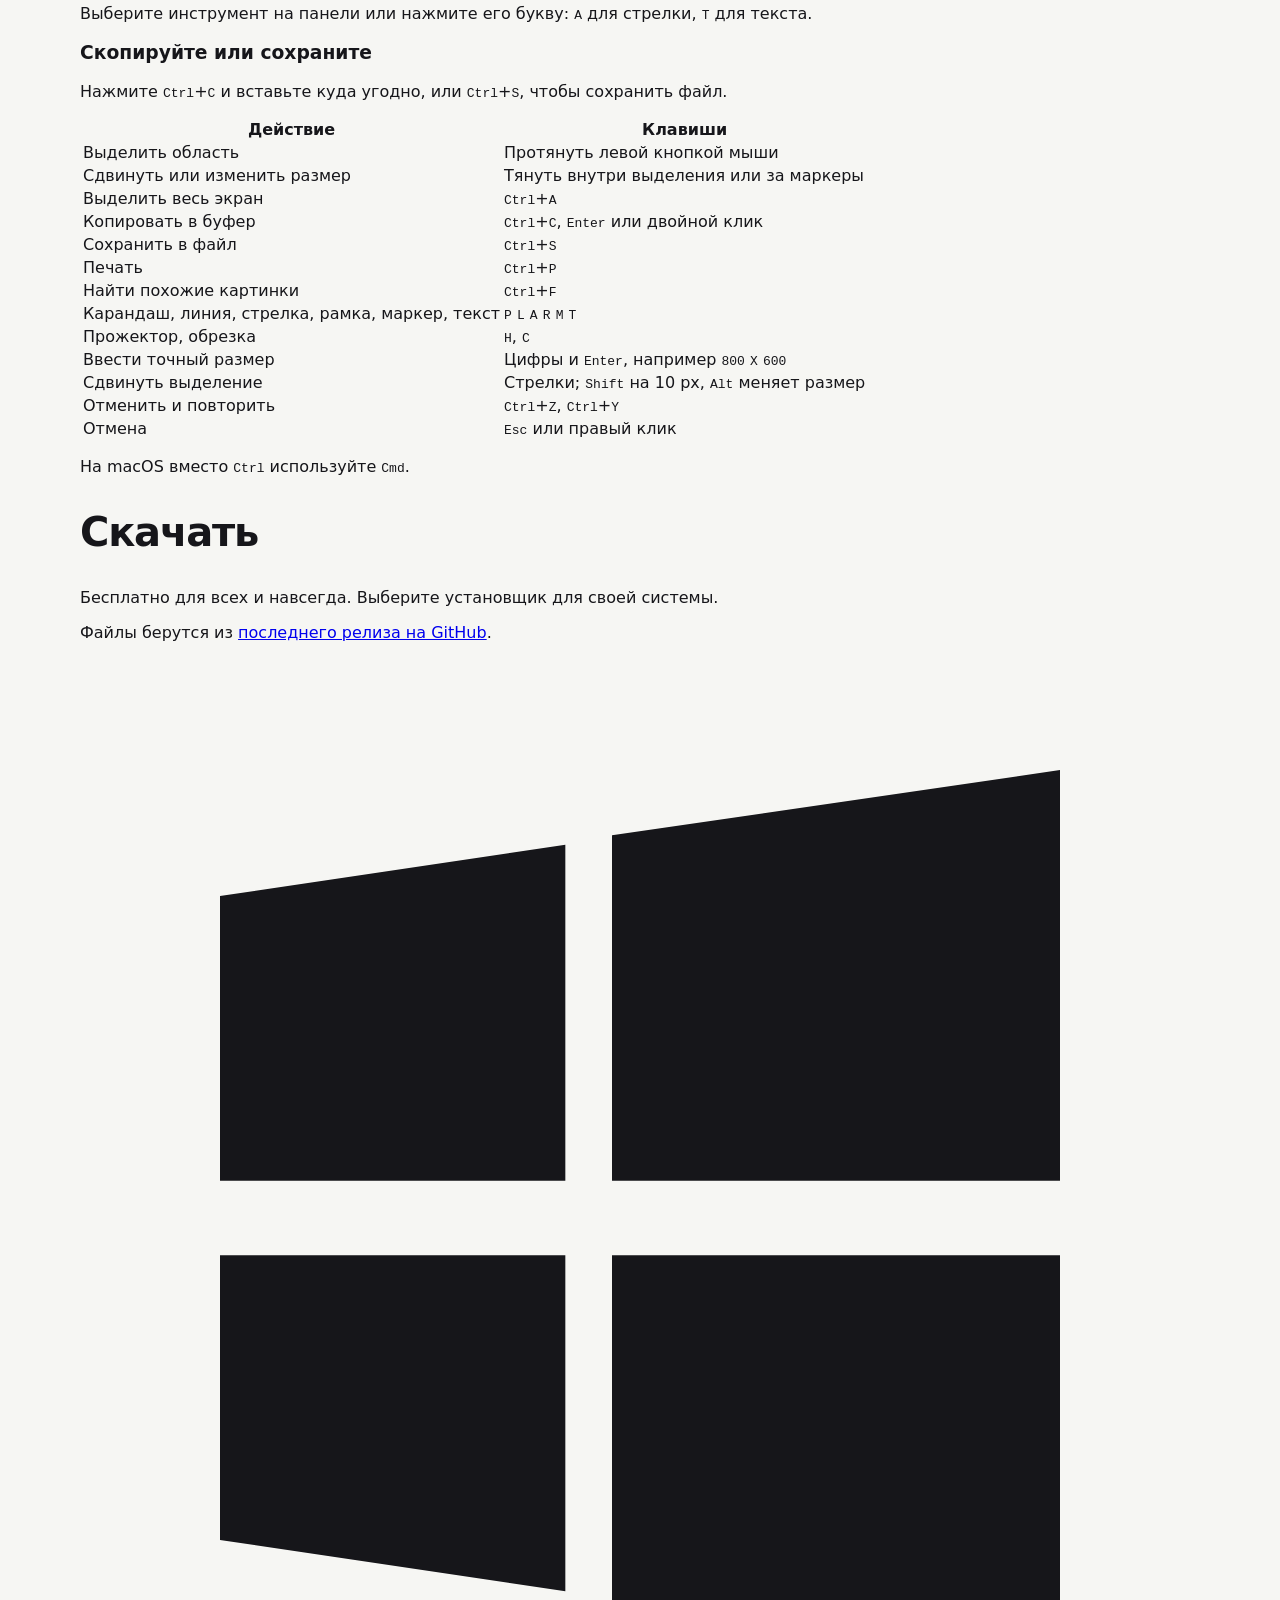
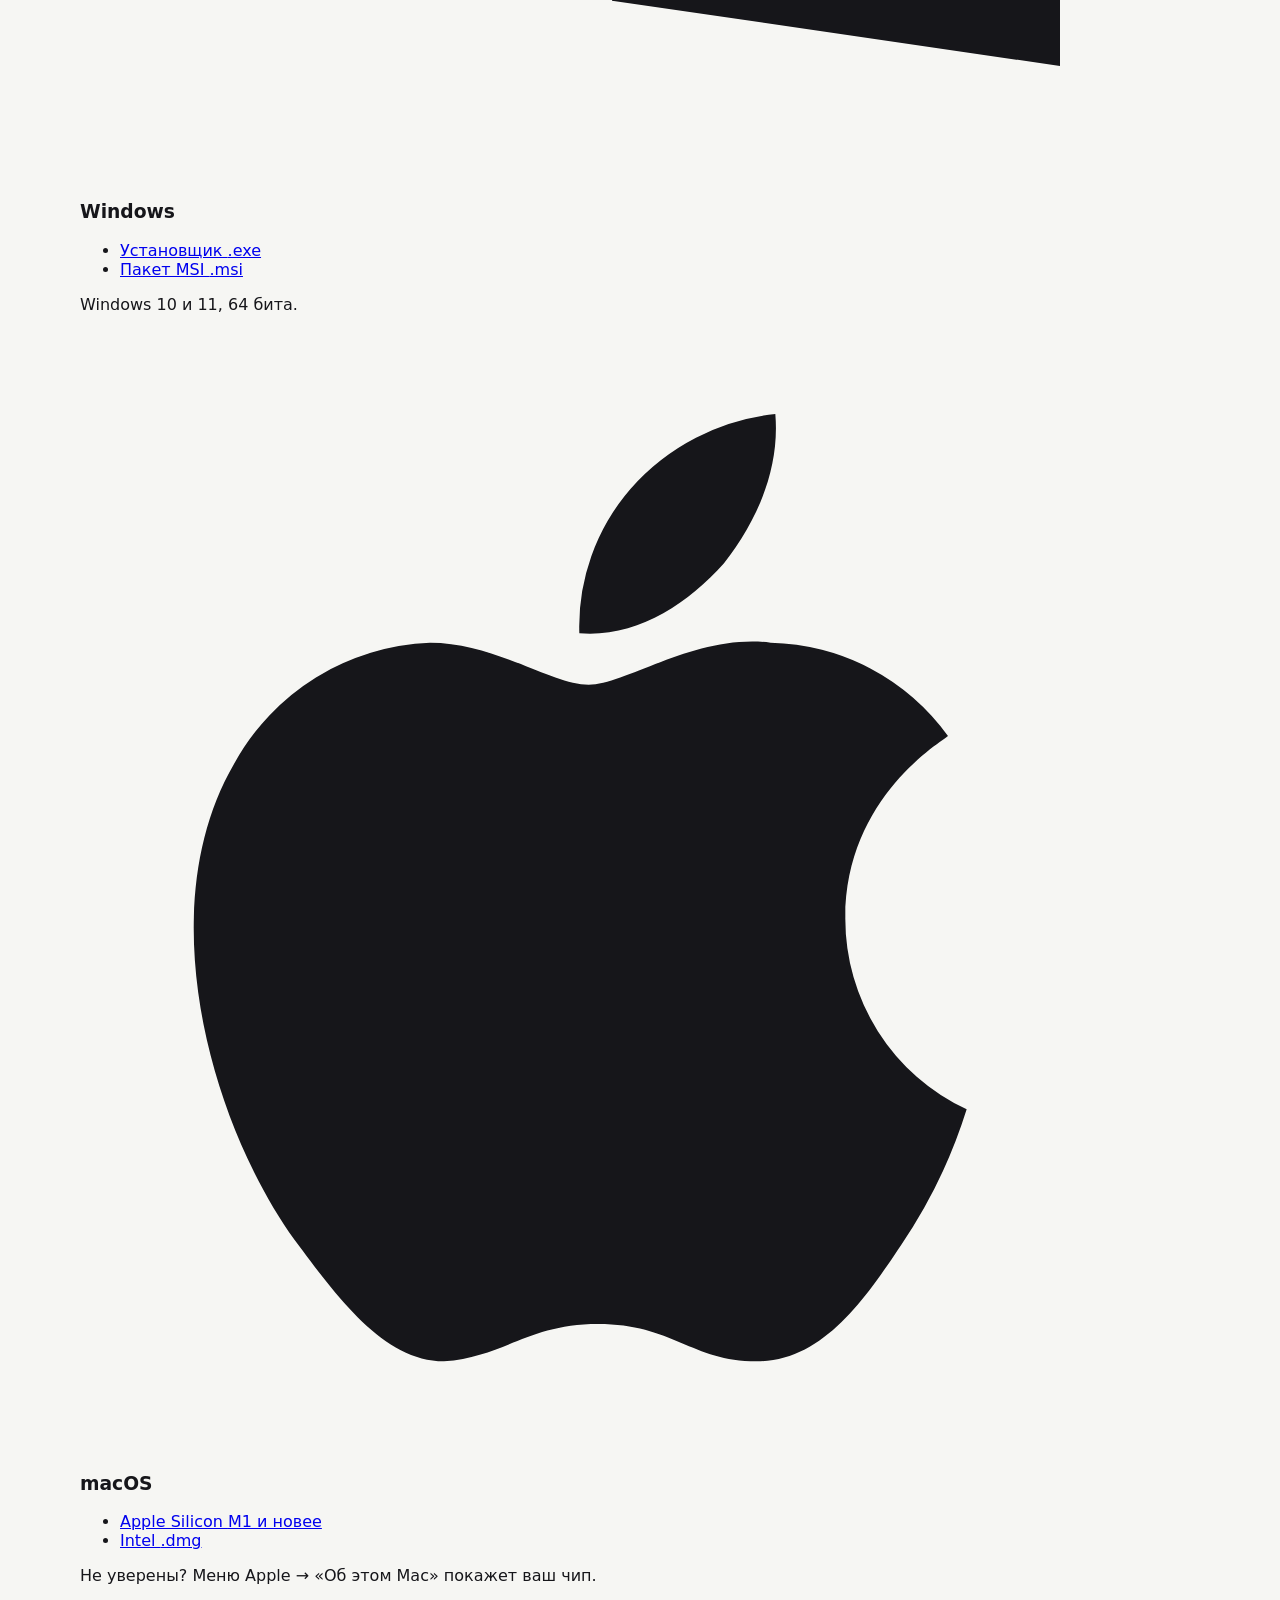
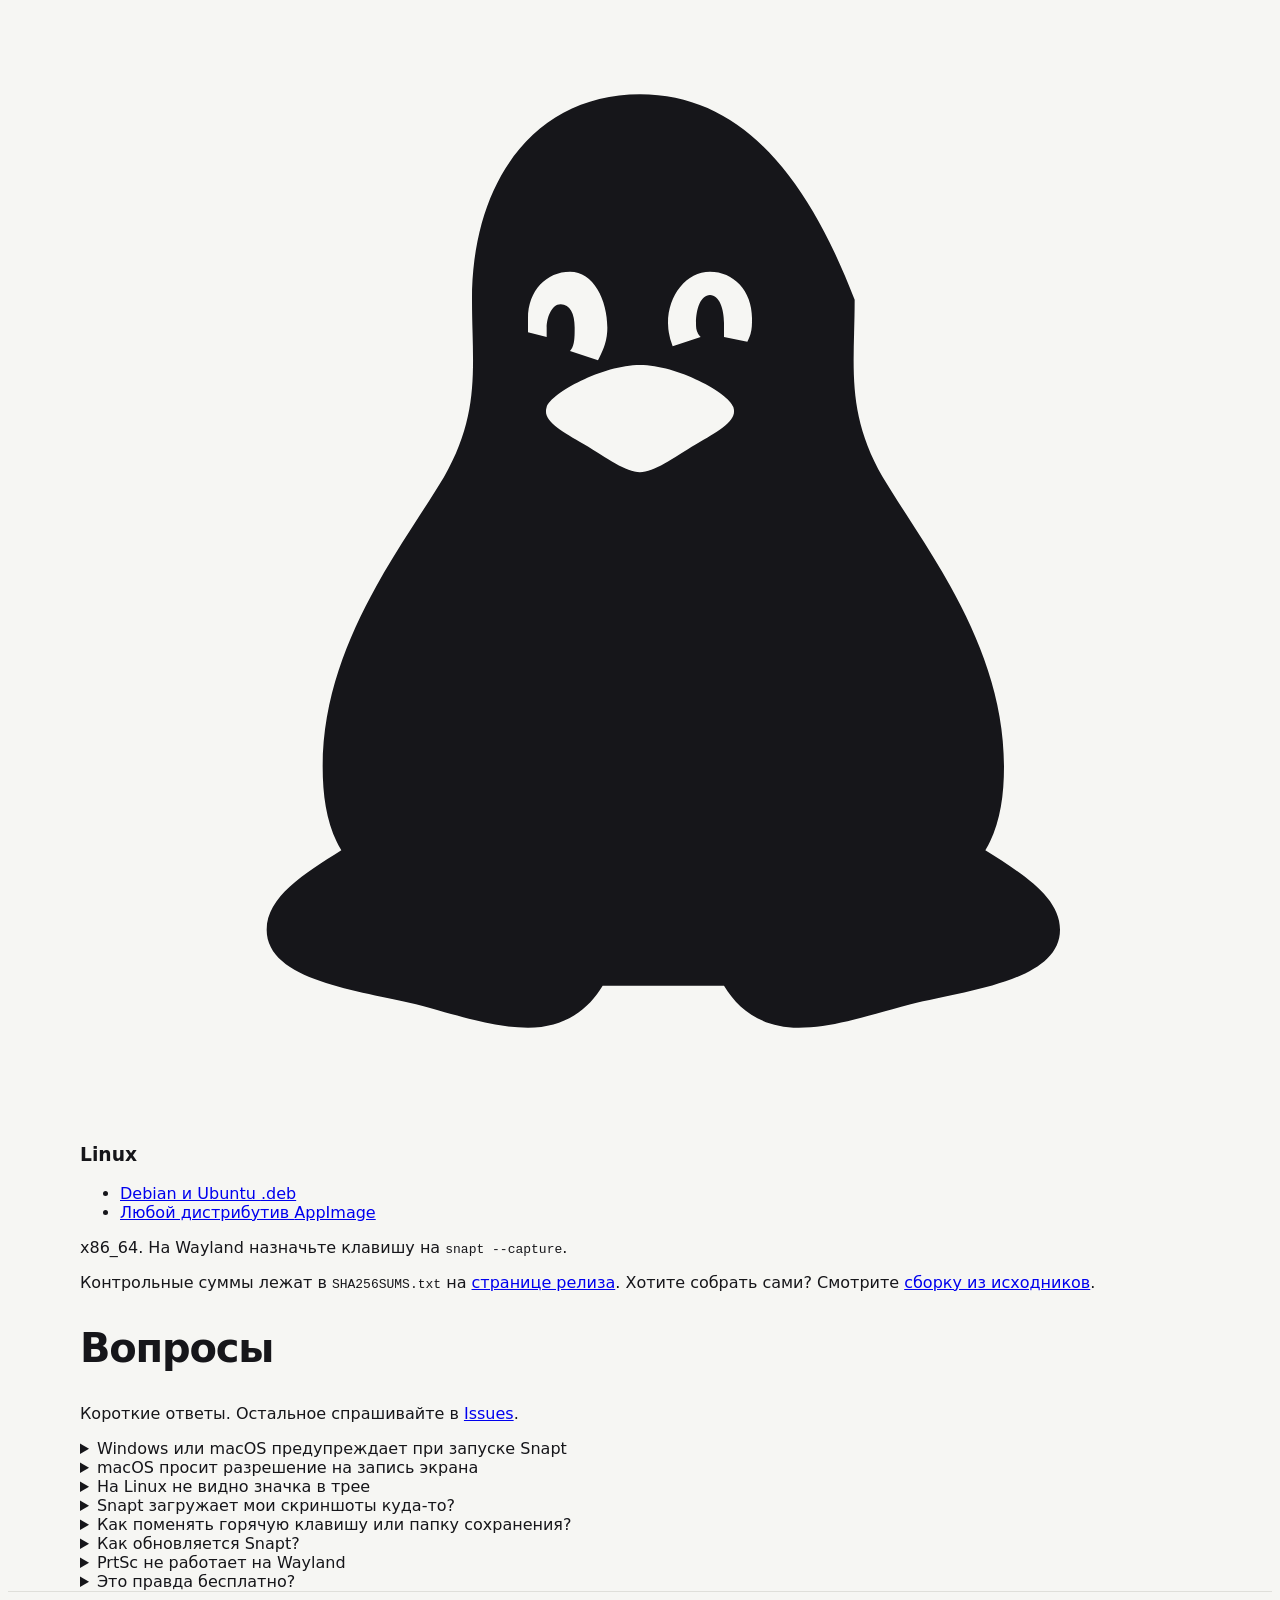
==== commit 8d187e52: "Unify site navigation and publish new desktop versions safely" ====
--- a/site/ru/index.html
+++ b/site/ru/index.html
@@ -1,5 +1,5 @@
 <!doctype html>
-<html lang="ru">
+<html data-site-project="snapt" lang="ru">
 <head>
 <meta charset="utf-8">
 <meta name="viewport" content="width=device-width, initial-scale=1">
@@ -19,24 +19,13 @@
 <link rel="alternate" hreflang="uk" href="https://vkardin.github.io/snapt/uk/">
 <link rel="alternate" hreflang="x-default" href="https://vkardin.github.io/snapt/">
 <link rel="stylesheet" href="../style.css">
-<script src="../family-head.js?v=2"></script><link rel="stylesheet" href="../family.css?v=2">
+<script src="../family-head.js?v=3"></script><link rel="stylesheet" href="../family.css?v=3">
+<link rel="stylesheet" href="../demo-controls.css?v=1">
 </head>
 <body data-family="snapt" style="--family-accent:#b79bff">
 <a class="family-skip" href="#family-content" data-family-word="skip">Перейти к содержимому</a><nav class="family-nav" aria-label="vkardin projects"><div class="family-nav-inner"><a class="family-brand" href="https://vkardin.github.io/video-glow/projects/">vkardin / tools</a><div class="family-nav-links"><a href="https://vkardin.github.io/video-glow/">Video Glow</a><a href="https://vkardin.github.io/leveler/">Leveler</a><a href="https://vkardin.github.io/video-drift/">Video Drift</a><a href="https://vkardin.github.io/snapt/" aria-current="page">Snapt</a><a href="https://vkardin.github.io/uni-homebot/">UNI</a></div></div></nav>
 
-<header class="top">
-  <div class="wrap">
-    <a class="brand" href="#"><img src="../logo.svg" alt="">Snapt</a>
-    <nav>
-      <a class="opt" href="#features">Возможности</a>
-      <a class="opt" href="#how">Как это работает</a>
-      <a href="#download">Скачать</a>
-      <a class="opt" href="#donate">Поддержать</a>
-      <a class="gh" href="https://github.com/vkardin/snapt">GitHub</a>
-      <span class="langs"><a href="../" hreflang="en">EN</a><a href="../ru/" hreflang="ru" aria-current="true">RU</a><a href="../uk/" hreflang="uk">UA</a></span>
-    </nav>
-  </div>
-</header>
+<header class="top"><div class="wrap"><a class="brand" href="#"><img src="../logo.svg" alt="" width="28" height="28">Snapt</a><nav class="nav" aria-label="Snapt"><a class="opt" href="#demo" data-family-label="try">Попробовать</a><a class="opt" href="#features" data-family-label="features">Возможности</a><a href="#download" data-family-label="download">Скачать</a><a class="opt" href="#donate" data-family-label="donate">Поддержать</a><a class="opt" href="https://github.com/vkardin/snapt" data-family-label="code">GitHub</a></nav><div class="langs" aria-label="Language"><a href="../ru/" hreflang="ru" aria-current="page">RU</a><a href="../uk/" hreflang="uk">UK</a><a href="../" hreflang="en">EN</a></div></div></header>
 
 <div class="hero">
   <div class="wrap">
@@ -246,6 +235,7 @@
 </footer>
 
 <script src="../app.js"></script>
-<script src="../family.js?v=2"></script>
+<script src="../family.js?v=3"></script>
+<script src="../demo-controls.js?v=1"></script>
 </body>
 </html>
--- a/site/family.css
+++ b/site/family.css
@@ -111,3 +111,17 @@
 body[data-family=snapt] .demo .tools span{background:#101013}
 body[data-family=snapt] .demo .hint{color:#16161a}
 body[data-family=snapt] .demo .hint kbd{color:#16161a;background:#f3f2ef;border-color:#c8c7c3}
+
+/* One product header on every website. */
+body[data-family] .top .wrap{display:flex;align-items:center;gap:16px;height:64px;max-width:1120px;padding-inline:24px}
+body[data-family] .top .nav{display:flex;align-items:center;gap:20px;margin-left:auto;font-size:14px}
+body[data-family] .top .nav a{color:var(--family-muted);text-decoration:none;white-space:nowrap}
+body[data-family] .top .brand{display:flex;align-items:center;gap:10px;white-space:nowrap;color:var(--family-text);font-size:16px;font-weight:650}
+body[data-family] .top .brand img{display:block;width:28px;height:28px}
+body[data-family] .top .langs{margin-left:0;flex:none}
+body[data-family] .top .langs a,body[data-family] .top .langs button{font:600 12px/1.4 var(--font);padding:5px 10px;border:0;border-radius:999px;text-decoration:none;cursor:pointer;background:none;color:var(--family-muted)}
+body[data-family] .top .langs a[aria-current],body[data-family] .top .langs button[aria-pressed=true]{background:var(--family-text);color:var(--family-bg)}
+@media(max-width:760px){body[data-family] .top .wrap{height:60px;padding-inline:18px;gap:12px}body[data-family] .top .nav{gap:12px}body[data-family] .top .nav .opt{display:none}}
+@media(max-width:430px){body[data-family] .top .nav{display:none}body[data-family] .top .langs{margin-left:auto}body[data-family] .top .brand{font-size:15px}}
+:root[data-theme=light] body[data-family=video-drift] .hero h1 em{background-image:linear-gradient(90deg,#087d70,#2464b8,#7043bb)}
+@media(prefers-color-scheme:light){:root:not([data-theme=dark]) body[data-family=video-drift] .hero h1 em{background-image:linear-gradient(90deg,#087d70,#2464b8,#7043bb)}}
--- a/site/demo-controls.css
+++ b/site/demo-controls.css
@@ -0,0 +1,19 @@
+.fd-controls{margin:20px auto 0;padding:20px;border:1px solid var(--family-line);border-radius:18px;background:var(--family-card);color:var(--family-text);max-width:960px;text-align:left}
+.fd-controls .fd-title{font-size:16px;font-weight:650;margin:0 0 6px}
+.fd-controls .fd-hint{color:var(--family-muted);font-size:13px;line-height:1.6;margin:0 0 16px}
+.fd-row{display:flex;align-items:center;gap:10px;flex-wrap:wrap;margin-top:12px}
+.fd-row button{font:600 13px/1.4 var(--font);border:1px solid var(--family-line);border-radius:999px;background:var(--family-field);color:var(--family-text);padding:9px 14px;cursor:pointer}
+.fd-row button[aria-pressed=true]{background:var(--family-text);color:var(--family-bg);border-color:var(--family-text)}
+.fd-row button:hover{border-color:var(--family-muted)}
+.fd-controls label{font-size:13px;color:var(--family-muted);display:flex;gap:12px;align-items:center;flex-wrap:wrap}
+.fd-controls input[type=range]{accent-color:var(--family-text);flex:1;min-width:130px;max-width:300px;height:24px}
+.fd-controls input[type=text]{background:var(--family-bg);border:1px solid var(--family-line);border-radius:10px;color:var(--family-text);font:14px var(--font);padding:9px 12px;max-width:260px;width:100%}
+.fd-controls input[type=checkbox]{accent-color:var(--family-text);width:17px;height:17px}
+.fd-status{font-size:13px;color:var(--family-muted);min-height:20px;margin:12px 0 0}
+.fd-caption{position:absolute;left:12%;top:62%;max-width:80%;padding:4px 8px;border-radius:5px;background:#101013dc;color:#f3f2ef;font:600 13px/1.3 system-ui,sans-serif;overflow-wrap:anywhere;pointer-events:none}
+.phone .fd-controls{padding:14px;width:330px;max-width:100%;background:var(--family-card)}
+.phone .fd-row{gap:6px}.phone .fd-row button{font-size:11px;padding:7px 10px}
+[data-site-demo] [hidden],.demo .arrow[hidden]{display:none!important}
+@media(max-width:600px){.fd-controls{padding:16px;margin-top:16px}.fd-row{gap:8px}.fd-controls input[type=text]{max-width:100%}}
+
+.hero .wrap > .fd-controls{grid-column:1/-1;width:100%;margin-top:0;box-sizing:border-box}
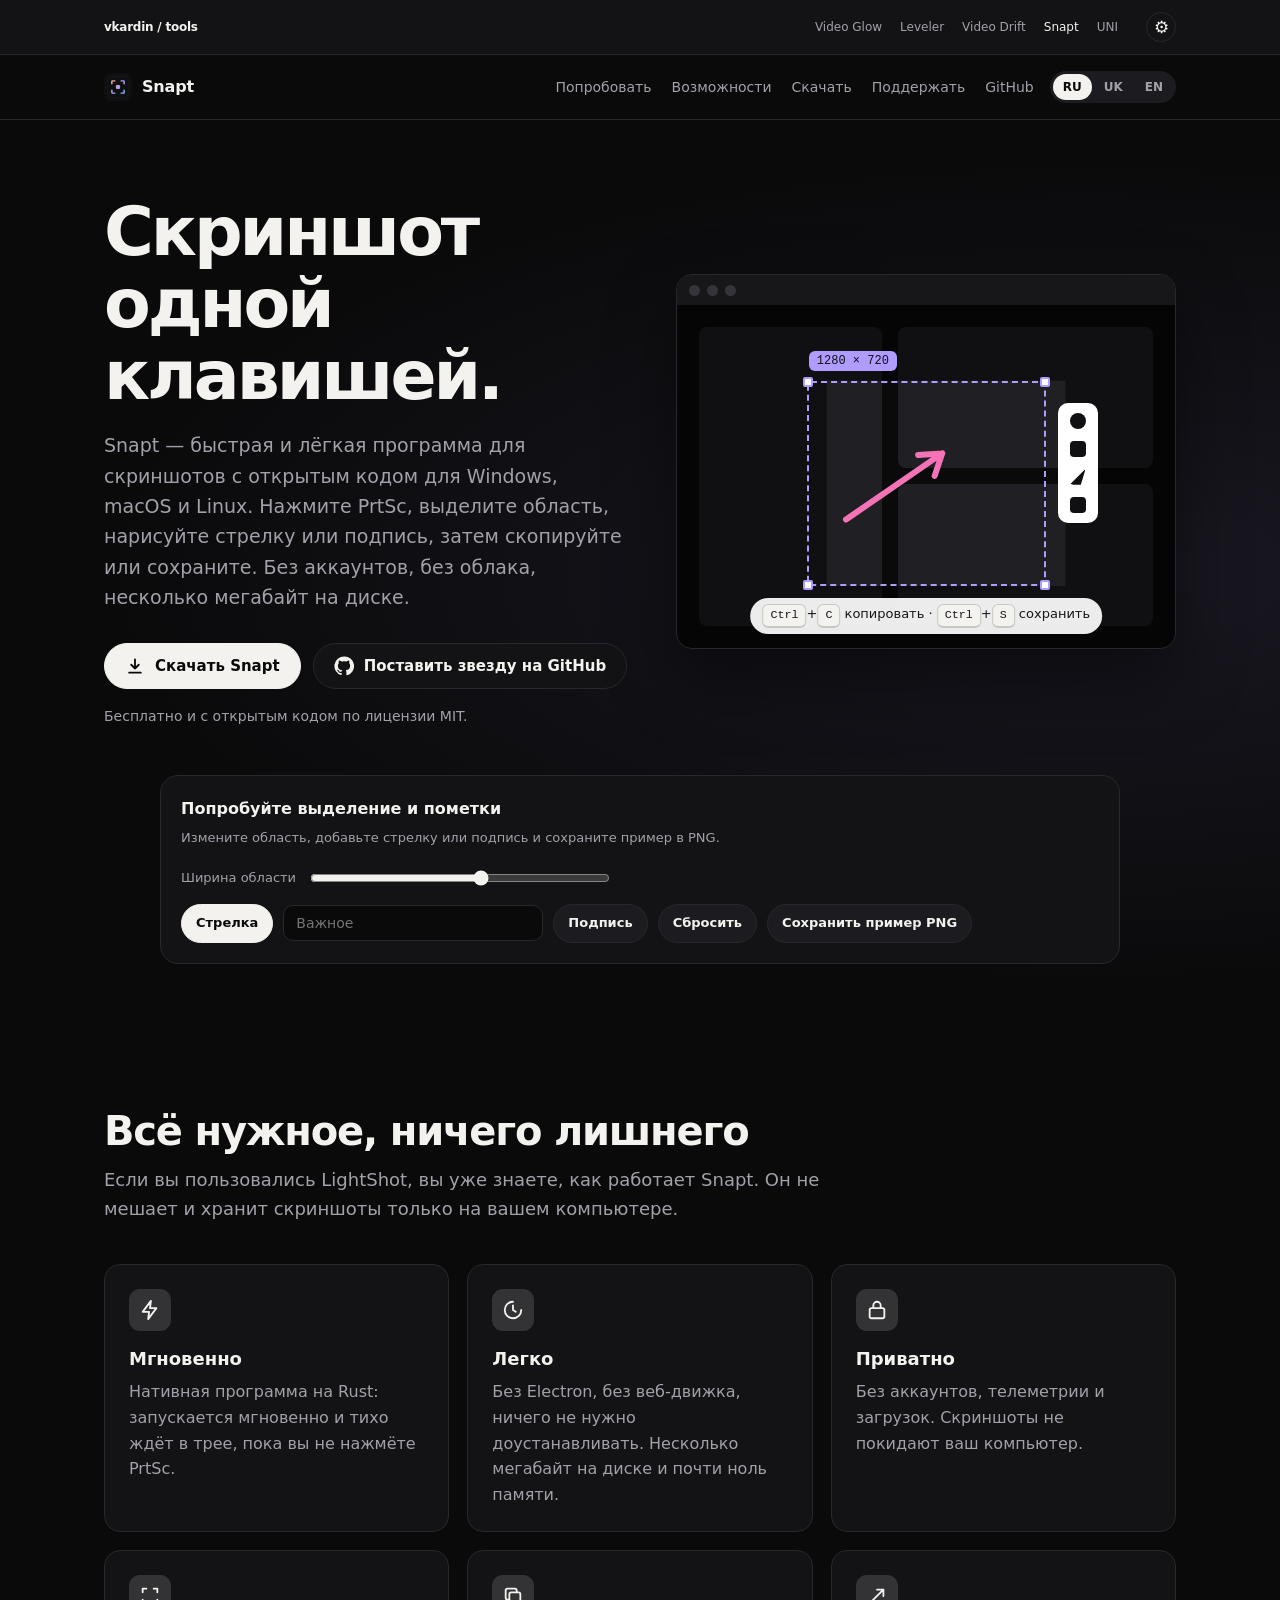
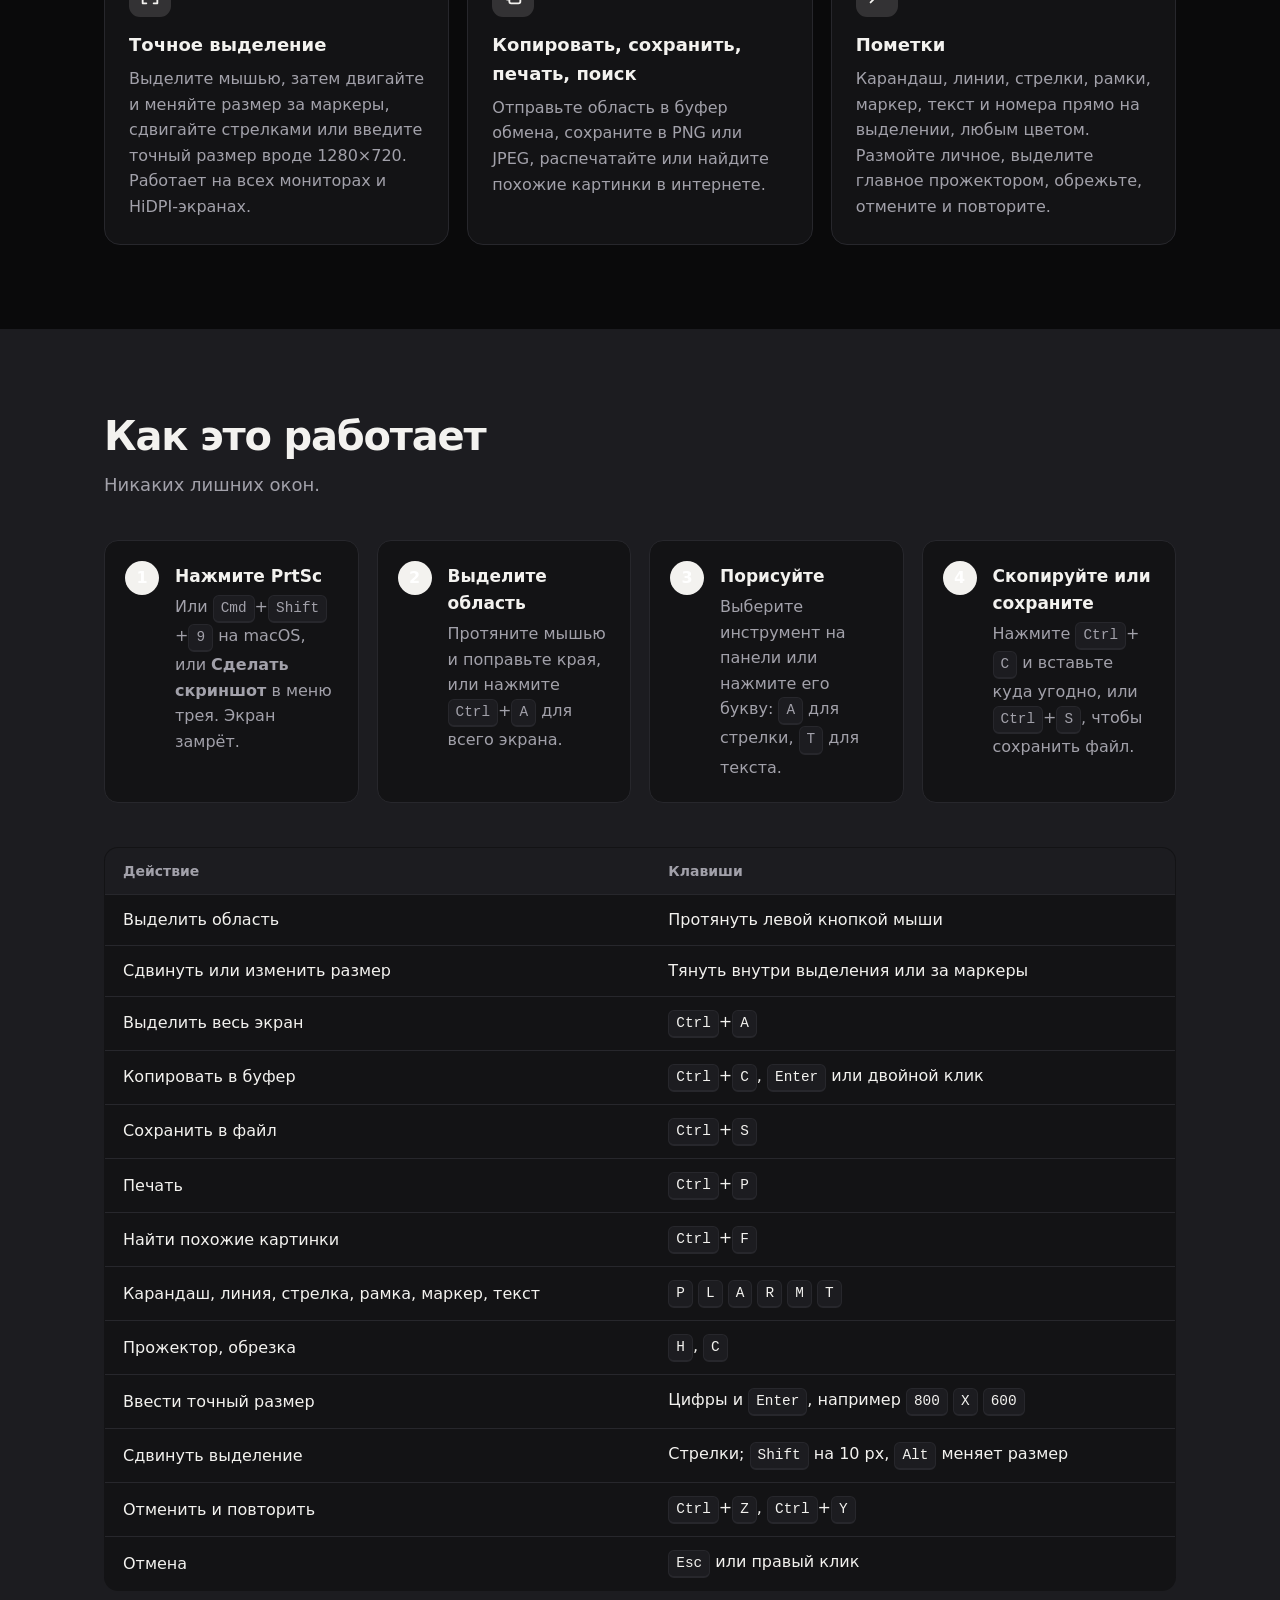
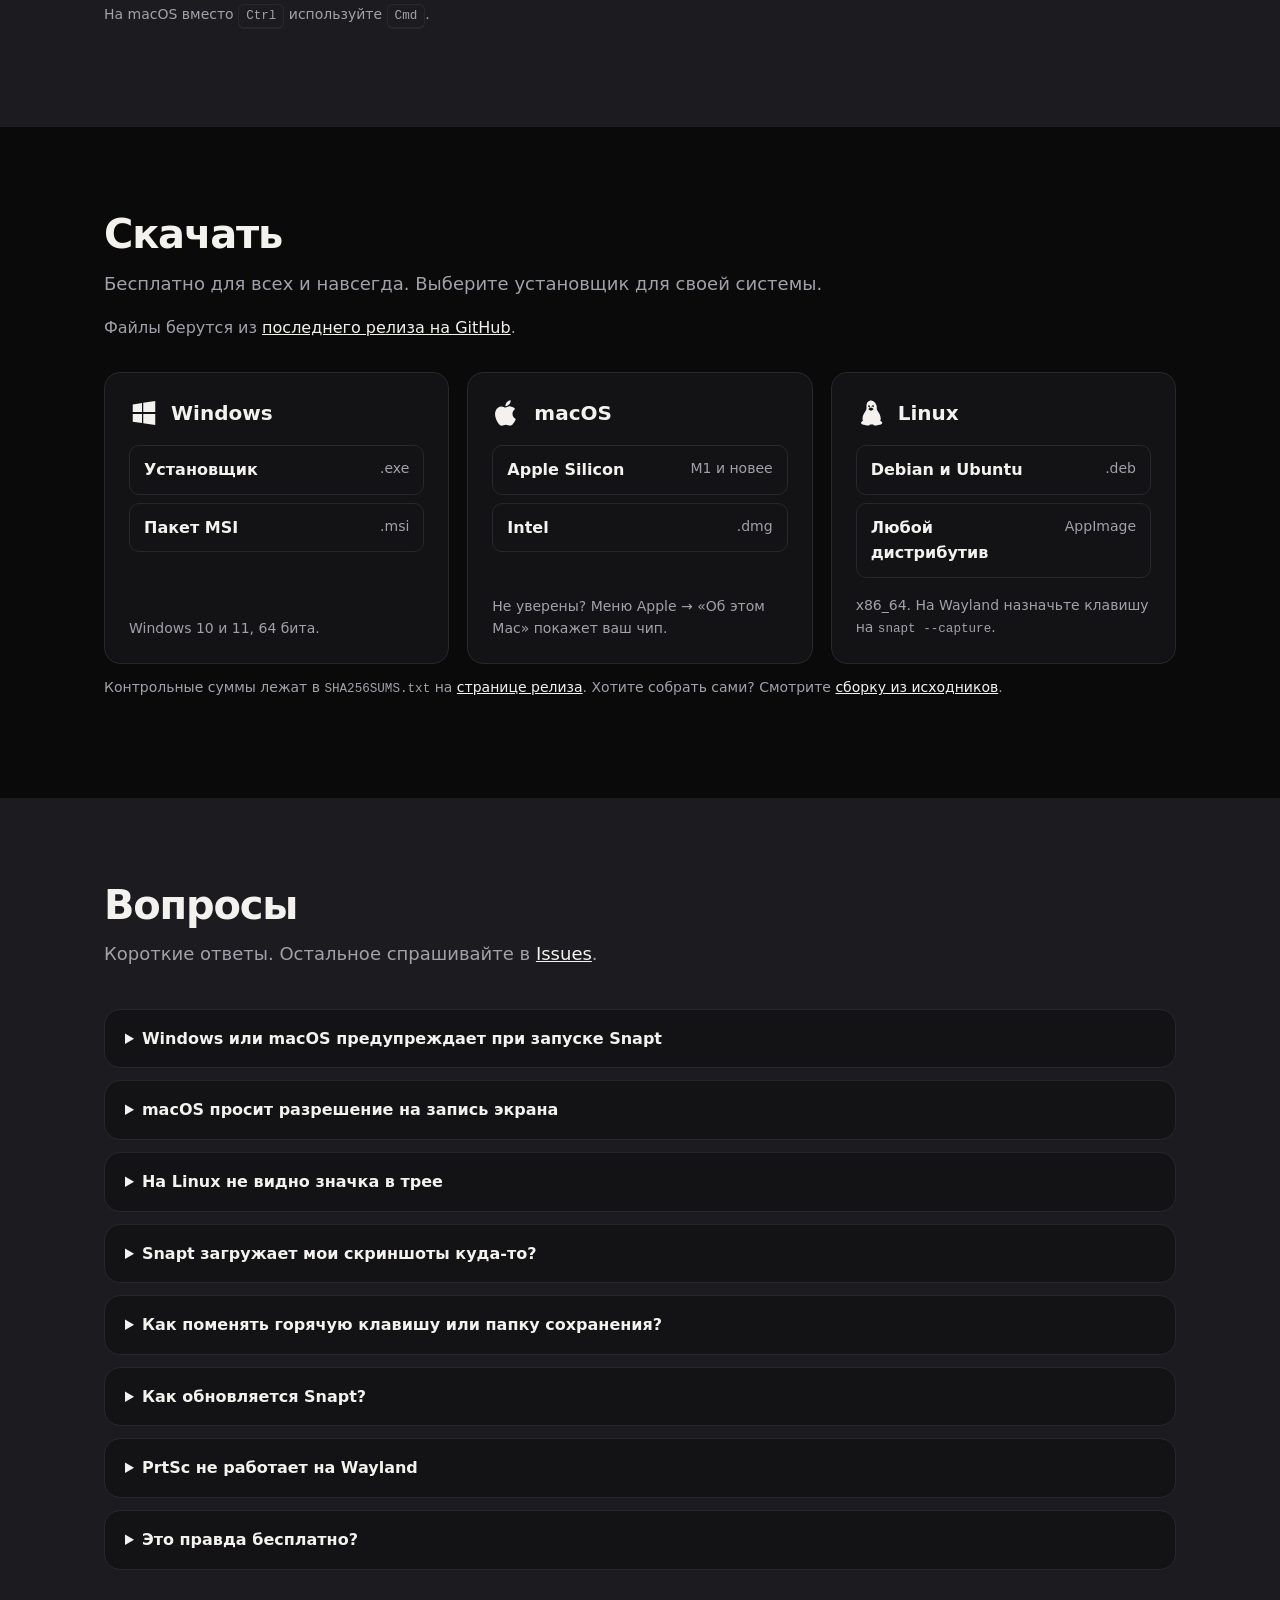
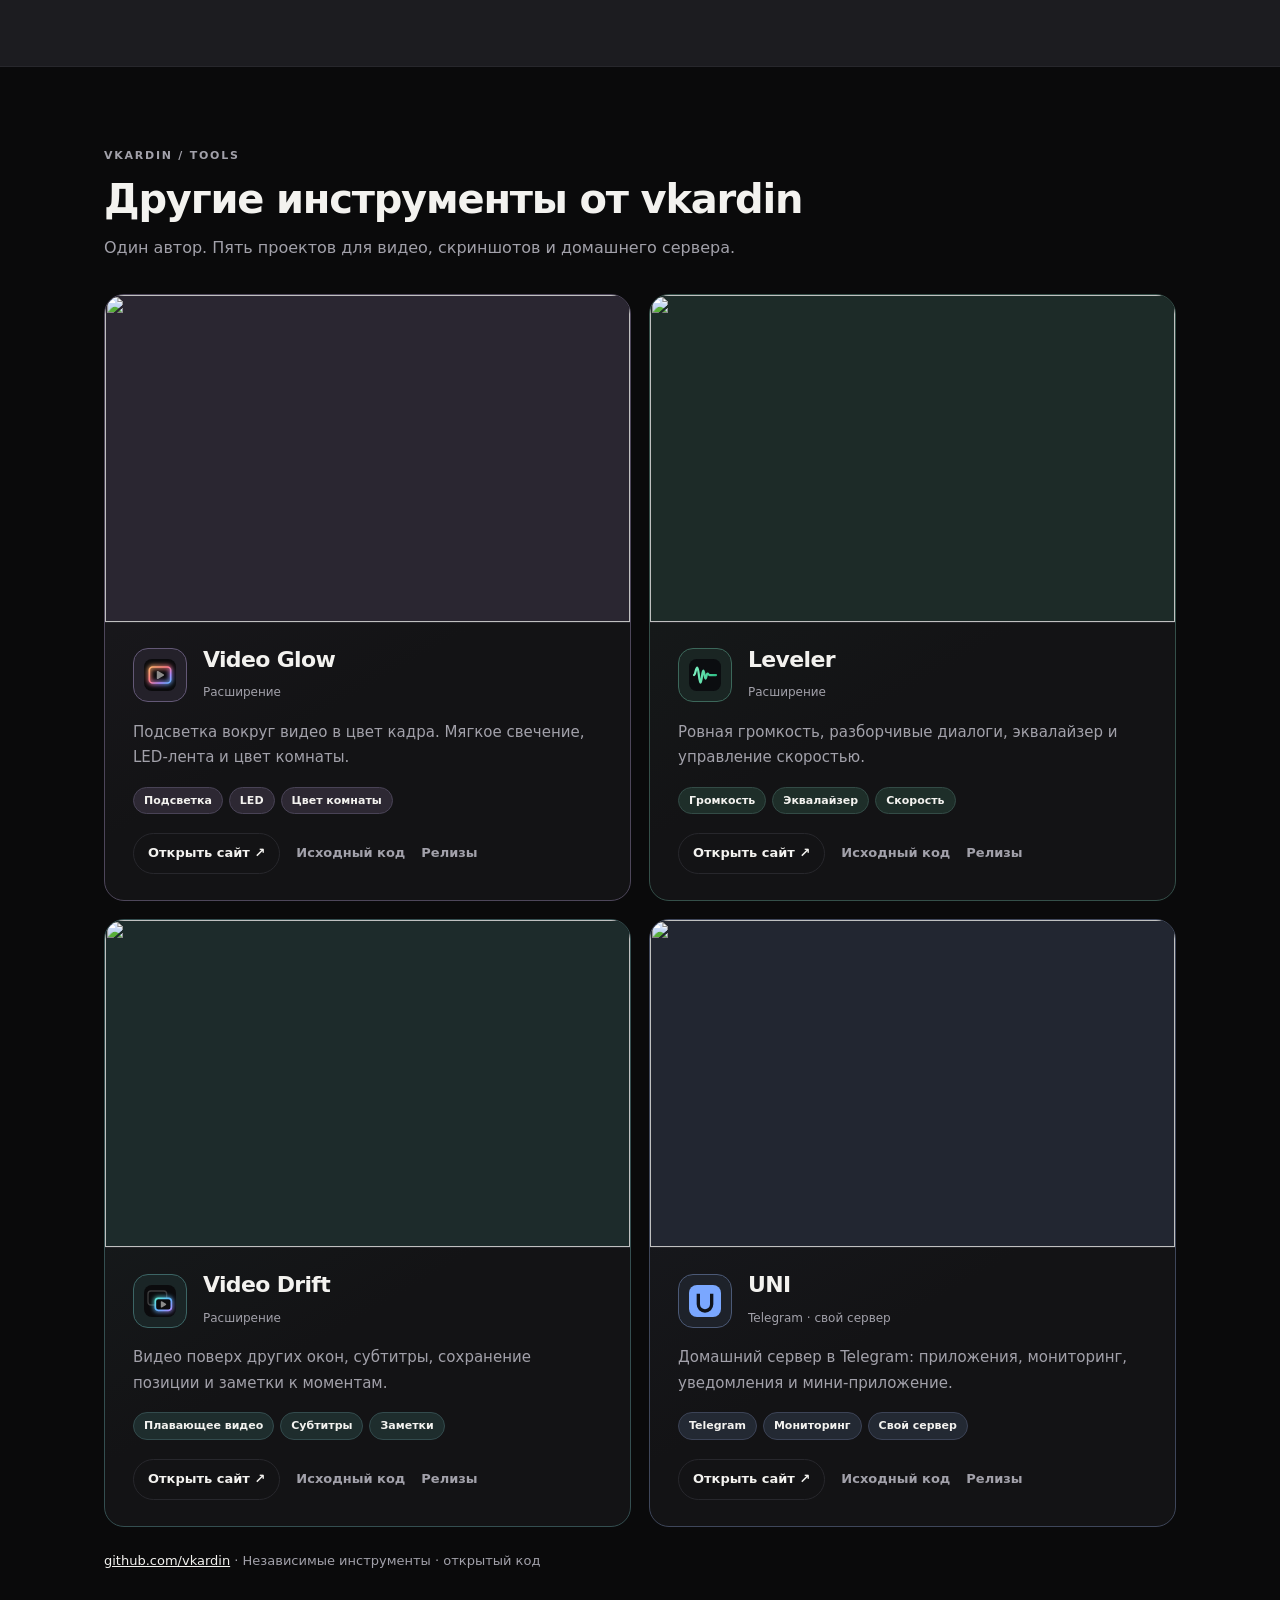
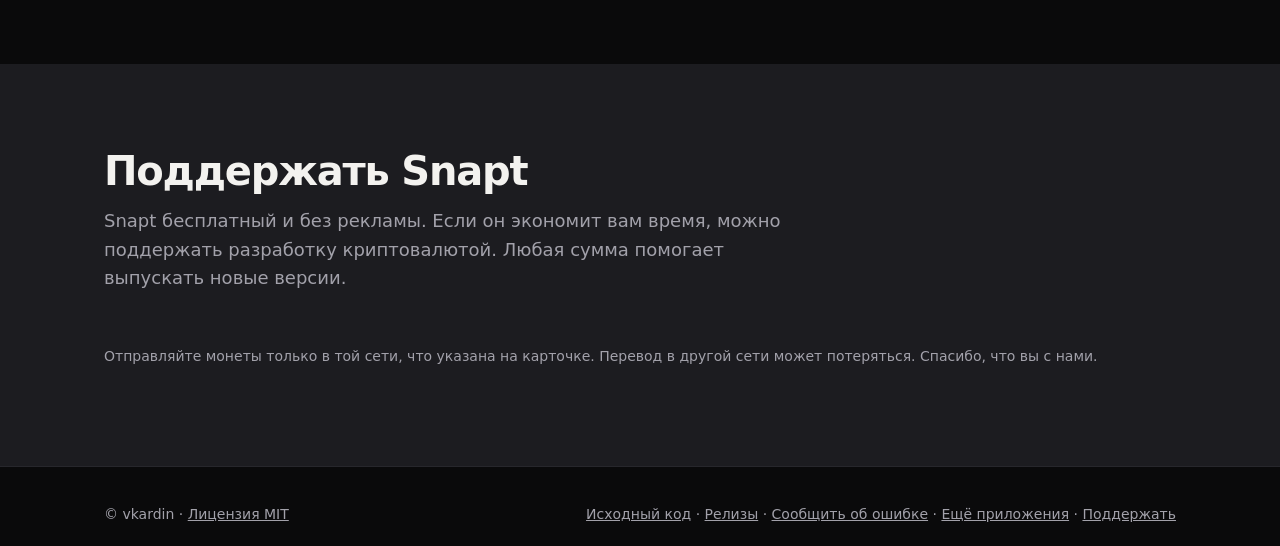
==== commit d332f522: "Keep the website dark and remove theme selection" ====
--- a/site/ru/index.html
+++ b/site/ru/index.html
@@ -1,5 +1,5 @@
 <!doctype html>
-<html data-site-project="snapt" lang="ru">
+<html data-theme="dark" data-site-project="snapt" lang="ru">
 <head>
 <meta charset="utf-8">
 <meta name="viewport" content="width=device-width, initial-scale=1">
@@ -19,11 +19,11 @@
 <link rel="alternate" hreflang="uk" href="https://vkardin.github.io/snapt/uk/">
 <link rel="alternate" hreflang="x-default" href="https://vkardin.github.io/snapt/">
 <link rel="stylesheet" href="../style.css">
-<script src="../family-head.js?v=3"></script><link rel="stylesheet" href="../family.css?v=3">
+<script src="../family-head.js?v=5"></script><link rel="stylesheet" href="../family.css?v=5">
 <link rel="stylesheet" href="../demo-controls.css?v=1">
 </head>
 <body data-family="snapt" style="--family-accent:#b79bff">
-<a class="family-skip" href="#family-content" data-family-word="skip">Перейти к содержимому</a><nav class="family-nav" aria-label="vkardin projects"><div class="family-nav-inner"><a class="family-brand" href="https://vkardin.github.io/video-glow/projects/">vkardin / tools</a><div class="family-nav-links"><a href="https://vkardin.github.io/video-glow/">Video Glow</a><a href="https://vkardin.github.io/leveler/">Leveler</a><a href="https://vkardin.github.io/video-drift/">Video Drift</a><a href="https://vkardin.github.io/snapt/" aria-current="page">Snapt</a><a href="https://vkardin.github.io/uni-homebot/">UNI</a></div></div></nav>
+<a class="family-skip" href="#family-content" data-family-word="skip">Перейти к содержимому</a><nav class="family-nav" aria-label="vkardin projects"><div class="family-nav-inner"><a class="family-brand" href="https://vkardin.github.io/">vkardin / tools</a><div class="family-nav-links"><a href="https://vkardin.github.io/video-glow/">Video Glow</a><a href="https://vkardin.github.io/leveler/">Leveler</a><a href="https://vkardin.github.io/video-drift/">Video Drift</a><a href="https://vkardin.github.io/snapt/" aria-current="page">Snapt</a><a href="https://vkardin.github.io/uni-homebot/">UNI</a></div></div></nav>
 
 <header class="top"><div class="wrap"><a class="brand" href="#"><img src="../logo.svg" alt="" width="28" height="28">Snapt</a><nav class="nav" aria-label="Snapt"><a class="opt" href="#demo" data-family-label="try">Попробовать</a><a class="opt" href="#features" data-family-label="features">Возможности</a><a href="#download" data-family-label="download">Скачать</a><a class="opt" href="#donate" data-family-label="donate">Поддержать</a><a class="opt" href="https://github.com/vkardin/snapt" data-family-label="code">GitHub</a></nav><div class="langs" aria-label="Language"><a href="../ru/" hreflang="ru" aria-current="page">RU</a><a href="../uk/" hreflang="uk">UK</a><a href="../" hreflang="en">EN</a></div></div></header>
 
@@ -235,7 +235,7 @@
 </footer>
 
 <script src="../app.js"></script>
-<script src="../family.js?v=3"></script>
+<script src="../family.js?v=5"></script>
 <script src="../demo-controls.js?v=1"></script>
 </body>
 </html>
--- a/site/style.css
+++ b/site/style.css
@@ -0,0 +1,209 @@
+:root {
+  --bg: #ffffff;
+  --bg-soft: #f6f4fe;
+  --text: #1c1530;
+  --muted: #5d5675;
+  --line: #e6e1f5;
+  --brand: #7c3aed;
+  --brand-strong: #5b21b6;
+  --card: #ffffff;
+  --hero-a: #1e1b4b;
+  --hero-b: #4c1d95;
+  --radius: 14px;
+  color-scheme: dark;
+}
+
+  :root {
+    --bg: #0f0c1d;
+    --bg-soft: #17132b;
+    --text: #ece9f7;
+    --muted: #a49dbd;
+    --line: #2a2445;
+    --brand: #a78bfa;
+    --brand-strong: #8b5cf6;
+    --card: #17132b;
+    color-scheme: dark;
+  }
+
+* { box-sizing: border-box; }
+html { scroll-behavior: smooth; }
+body {
+  margin: 0;
+  background: var(--bg);
+  color: var(--text);
+  font: 16px/1.6 system-ui, -apple-system, "Segoe UI", Roboto, sans-serif;
+  -webkit-font-smoothing: antialiased;
+}
+a { color: var(--brand); }
+code, kbd { font-family: ui-monospace, SFMono-Regular, Menlo, Consolas, monospace; font-size: .9em; }
+kbd {
+  display: inline-block; padding: 1px 7px; border: 1px solid var(--line);
+  border-bottom-width: 2px; border-radius: 6px; background: var(--bg-soft); white-space: nowrap;
+}
+.wrap { max-width: 1080px; margin: 0 auto; padding: 0 20px; }
+
+/* Header */
+header.top {
+  position: sticky; top: 0; z-index: 10;
+  background: color-mix(in srgb, var(--hero-a) 85%, transparent);
+  backdrop-filter: blur(10px);
+  border-bottom: 1px solid rgb(255 255 255 / .08);
+}
+header.top .wrap { display: flex; align-items: center; gap: 24px; height: 60px; }
+.brand { display: flex; align-items: center; gap: 10px; color: #fff; text-decoration: none; font-weight: 800; font-size: 20px; letter-spacing: -.5px; }
+.brand img { width: 30px; height: 30px; }
+nav { margin-left: auto; display: flex; gap: 22px; }
+nav a { color: #ddd6fe; text-decoration: none; font-size: 15px; }
+nav a:hover { color: #fff; }
+nav .langs { display: flex; gap: 2px; padding: 2px; border: 1px solid rgb(255 255 255 / .2); border-radius: 8px; }
+nav .langs a { padding: 1px 7px; border-radius: 6px; font-size: 13px; font-weight: 600; }
+nav .langs a[aria-current] { background: rgb(255 255 255 / .16); color: #fff; }
+@media (max-width: 640px) { nav a.opt { display: none; } nav { gap: 14px; } }
+@media (max-width: 460px) { nav a.gh { display: none; } }
+
+/* Hero */
+.hero {
+  color: #fff; overflow: hidden;
+  background:
+    linear-gradient(rgb(255 255 255 / .04) 1px, transparent 1px) 0 0 / 32px 32px,
+    linear-gradient(90deg, rgb(255 255 255 / .04) 1px, transparent 1px) 0 0 / 32px 32px,
+    linear-gradient(135deg, var(--hero-a), var(--hero-b));
+}
+.hero .wrap { display: grid; grid-template-columns: 1.05fr 1fr; gap: 48px; align-items: center; padding-top: 72px; padding-bottom: 84px; }
+@media (max-width: 880px) { .hero .wrap { grid-template-columns: 1fr; padding-top: 48px; } }
+.hero h1 { font-size: clamp(36px, 5.4vw, 58px); line-height: 1.08; letter-spacing: -1.5px; margin: 0 0 18px; }
+.hero h1 span { color: #c4b5fd; }
+.hero p.lead { font-size: 19px; color: #ddd6fe; margin: 0 0 30px; max-width: 34em; }
+.cta { display: flex; flex-wrap: wrap; gap: 12px; align-items: center; }
+.btn {
+  display: inline-flex; align-items: center; gap: 10px; padding: 13px 22px; border-radius: 12px;
+  font-weight: 650; text-decoration: none; font-size: 16px; transition: transform .12s, background .12s;
+}
+.btn:hover { transform: translateY(-1px); }
+.btn svg { width: 20px; height: 20px; flex: none; }
+.btn-primary { background: #fff; color: var(--hero-b); box-shadow: 0 8px 28px rgb(0 0 0 / .25); }
+.btn-ghost { color: #fff; border: 1px solid rgb(255 255 255 / .28); }
+.btn-ghost:hover { background: rgb(255 255 255 / .08); }
+.hero small.meta { display: block; margin-top: 16px; color: #b8acdf; font-size: 14px; }
+.hero small.meta a { color: #ddd6fe; }
+
+/* Demo illustration */
+.demo { position: relative; aspect-ratio: 4 / 3; border-radius: 16px; background: #0b0918; box-shadow: 0 30px 70px rgb(0 0 0 / .45); border: 1px solid rgb(255 255 255 / .1); overflow: hidden; }
+.demo .bar { height: 30px; display: flex; gap: 7px; align-items: center; padding: 0 12px; background: #1a1630; }
+.demo .bar i { width: 11px; height: 11px; border-radius: 50%; background: #3b3458; }
+.demo .desk { position: absolute; inset: 30px 0 0; padding: 22px; display: grid; grid-template-columns: 1fr 1.4fr; gap: 16px; }
+.demo .desk div { border-radius: 8px; background: #1e1938; }
+.demo .desk .tall { grid-row: span 2; }
+.demo .stage { position: absolute; inset: 30px 0 0; }
+.demo .shade { position: absolute; inset: 0; background: rgb(0 0 0 / .5); clip-path: polygon(0 0, 100% 0, 100% 100%, 0 100%, 0 0, 30% 22%, 30% 82%, 78% 82%, 78% 22%, 30% 22%); }
+.demo .sel { position: absolute; left: 30%; top: 22%; width: 48%; height: 60%; border: 2px dashed #c4b5fd; border-radius: 4px; animation: grow 3.6s ease-in-out infinite alternate; }
+.demo .sel b { position: absolute; width: 10px; height: 10px; background: #fff; border: 2px solid #5b21b6; border-radius: 2px; }
+.demo .sel b:nth-child(1) { left: -6px; top: -6px; } .demo .sel b:nth-child(2) { right: -6px; top: -6px; }
+.demo .sel b:nth-child(3) { left: -6px; bottom: -6px; } .demo .sel b:nth-child(4) { right: -6px; bottom: -6px; }
+.demo .size { position: absolute; left: 0; top: -32px; background: #8b5cf6; color: #fff; font: 12px ui-monospace, Menlo, Consolas, monospace; padding: 3px 8px; border-radius: 6px; }
+.demo .arrow { position: absolute; left: 12%; top: 22%; width: 64%; height: 56%; }
+.demo .tools { position: absolute; right: -54px; top: 10%; width: 40px; padding: 10px 0; display: grid; gap: 12px; justify-items: center; background: #fff; border-radius: 10px; }
+.demo .tools span { width: 16px; height: 16px; border-radius: 4px; background: #6d28d9; }
+.demo .tools span:nth-child(1) { border-radius: 50%; }
+.demo .tools span:nth-child(3) { clip-path: polygon(0 100%, 100% 0, 70% 100%); }
+.demo .hint { position: absolute; left: 50%; bottom: 14px; transform: translateX(-50%); background: rgb(255 255 255 / .92); color: #2e1065; font-size: 13px; padding: 6px 12px; border-radius: 999px; white-space: nowrap; }
+/* Keys in the hint stay light in both themes */
+.demo .hint kbd { background: #ede9fe; border-color: #c4b5fd; color: #2e1065; }
+@keyframes grow { from { transform: scale(.94); } to { transform: scale(1); } }
+@media (max-width: 480px) { .demo .tools { display: none; } .demo .hint { font-size: 11px; } }
+@media (prefers-reduced-motion: reduce) { .demo .sel { animation: none; } .btn { transition: none; } }
+
+/* Sections */
+section { padding: 84px 0; }
+section.soft { background: var(--bg-soft); }
+h2 { font-size: clamp(28px, 3.6vw, 38px); letter-spacing: -.8px; line-height: 1.15; margin: 0 0 12px; }
+.sub { color: var(--muted); font-size: 18px; margin: 0 0 40px; max-width: 40em; }
+.grid { display: grid; gap: 18px; grid-template-columns: repeat(3, 1fr); }
+@media (max-width: 880px) { .grid { grid-template-columns: repeat(2, 1fr); } }
+@media (max-width: 560px) { .grid { grid-template-columns: 1fr; } }
+.card { background: var(--card); border: 1px solid var(--line); border-radius: var(--radius); padding: 24px; }
+.card h3 { margin: 14px 0 6px; font-size: 18px; }
+.card p { margin: 0; color: var(--muted); }
+.ico { width: 42px; height: 42px; border-radius: 11px; display: grid; place-items: center; background: color-mix(in srgb, var(--brand) 14%, transparent); color: var(--brand); }
+.ico svg { width: 22px; height: 22px; }
+.tag { font-size: 12px; font-weight: 600; padding: 2px 8px; border-radius: 999px; background: color-mix(in srgb, #f59e0b 18%, transparent); color: #b45309; vertical-align: 2px; margin-left: 6px; }
+ .tag { color: #fbbf24; } 
+
+/* Steps and keys */
+.steps { display: grid; grid-template-columns: repeat(auto-fit, minmax(230px, 1fr)); gap: 18px; counter-reset: s; margin-bottom: 44px; }
+.step { position: relative; padding: 22px 22px 22px 70px; border: 1px solid var(--line); border-radius: var(--radius); background: var(--card); }
+.step::before { counter-increment: s; content: counter(s); position: absolute; left: 20px; top: 20px; width: 34px; height: 34px; border-radius: 50%; display: grid; place-items: center; background: var(--brand-strong); color: #fff; font-weight: 700; }
+.step h3 { margin: 0 0 4px; font-size: 17px; }
+.step p { margin: 0; color: var(--muted); }
+table { width: 100%; border-collapse: collapse; background: var(--card); border: 1px solid var(--line); border-radius: var(--radius); overflow: hidden; }
+th, td { text-align: left; padding: 12px 18px; border-bottom: 1px solid var(--line); }
+tr:last-child td { border-bottom: 0; }
+th { background: var(--bg-soft); font-size: 14px; color: var(--muted); font-weight: 600; }
+.note { color: var(--muted); font-size: 14px; margin-top: 12px; }
+
+/* Downloads */
+.dl { display: grid; gap: 18px; grid-template-columns: repeat(auto-fit, minmax(280px, 1fr)); }
+.os { display: flex; flex-direction: column; }
+.os.current { border-color: var(--brand); box-shadow: 0 0 0 3px color-mix(in srgb, var(--brand) 22%, transparent); }
+.os header { display: flex; align-items: center; gap: 12px; margin-bottom: 16px; }
+.os header svg { width: 30px; height: 30px; color: var(--text); }
+.os header h3 { margin: 0; font-size: 20px; }
+.os header em { margin-left: auto; font-style: normal; font-size: 12px; font-weight: 600; color: var(--brand); }
+.os ul { list-style: none; margin: 0 0 16px; padding: 0; display: grid; gap: 8px; }
+.os li a { display: flex; justify-content: space-between; gap: 12px; padding: 11px 14px; border-radius: 10px; border: 1px solid var(--line); text-decoration: none; color: var(--text); font-weight: 550; }
+.os li a:hover { border-color: var(--brand); background: color-mix(in srgb, var(--brand) 7%, transparent); }
+.os li a span { color: var(--muted); font-weight: 400; font-size: 14px; white-space: nowrap; }
+.os p { margin: auto 0 0; color: var(--muted); font-size: 14px; }
+.release-line { margin: -24px 0 32px; color: var(--muted); }
+
+/* FAQ */
+details { border: 1px solid var(--line); border-radius: var(--radius); background: var(--card); padding: 0 20px; margin-bottom: 12px; }
+summary { cursor: pointer; font-weight: 600; padding: 16px 0; }
+details p { margin: 0 0 16px; color: var(--muted); }
+
+/* Donations */
+.wallets { display: grid; grid-template-columns: repeat(4, 1fr); gap: 18px; margin-bottom: 8px; }
+@media (max-width: 960px) { .wallets { grid-template-columns: repeat(2, 1fr); } }
+@media (max-width: 520px) { .wallets { grid-template-columns: 1fr; } }
+.wallet { display: flex; flex-direction: column; gap: 14px; padding: 20px; }
+.coin { display: flex; align-items: center; gap: 10px; }
+.coin i { width: 32px; height: 32px; border-radius: 50%; display: grid; place-items: center; font-style: normal; font-weight: 700; font-size: 14px; color: #fff; flex: none; }
+.coin b { display: block; font-size: 16px; }
+.coin small { display: block; color: var(--muted); font-size: 13px; }
+.qr { background: #fff; border-radius: 12px; padding: 10px; }
+.qr img { display: block; width: 100%; height: auto; image-rendering: pixelated; }
+@media (max-width: 520px) { .qr { max-width: 240px; width: 100%; margin: 0 auto; } }
+.addr { font: 12.5px/1.45 ui-monospace, SFMono-Regular, Menlo, Consolas, monospace; color: var(--muted); word-break: break-all; background: var(--bg-soft); border: 1px solid var(--line); border-radius: 10px; padding: 9px 10px; user-select: all; }
+.copy { margin-top: auto; width: 100%; padding: 10px; border: 0; border-radius: 10px; background: var(--brand-strong); color: #fff; font: inherit; font-weight: 600; font-size: 14px; cursor: pointer; }
+.copy:hover { background: var(--brand); }
+.copy.done { background: #16a34a; }
+
+footer { padding: 36px 0; border-top: 1px solid var(--line); color: var(--muted); font-size: 14px; }
+footer .wrap { display: flex; flex-wrap: wrap; gap: 16px; justify-content: space-between; }
+footer a { color: var(--muted); }
+
+/* More from the author */
+.apps { display: grid; grid-template-columns: repeat(2, 1fr); gap: 22px; }
+@media (max-width: 820px) { .apps { grid-template-columns: 1fr; } }
+.app { --a: #2fbf86; --b: #7cf0c0; padding: 0; overflow: hidden; display: flex; flex-direction: column; transition: transform .15s, box-shadow .15s, border-color .15s; }
+.app-video-glow { --a: #ff7a8a; --b: #a98bff; }
+.app:hover { transform: translateY(-3px); border-color: color-mix(in srgb, var(--a) 45%, var(--line)); box-shadow: 0 18px 44px color-mix(in srgb, var(--a) 18%, transparent); }
+.app .shot { display: block; position: relative; background: #0b0b0d; border-bottom: 1px solid var(--line); }
+.app .shot::after { content: ""; position: absolute; inset: auto 0 0; height: 3px; background: linear-gradient(90deg, var(--a), var(--b)); }
+.app-video-glow .shot::after { background: linear-gradient(90deg, #ffb36b, #ff7a8a 45%, #a98bff 75%, #5fb4ff); }
+.app .shot img { display: block; width: 100%; height: auto; aspect-ratio: 16 / 10; }
+.app-body { padding: 22px 24px 24px; display: flex; flex-direction: column; flex: 1; }
+.app header { display: flex; align-items: center; gap: 14px; }
+.app header img { width: 52px; height: 52px; border-radius: 13px; flex: none; box-shadow: 0 6px 18px color-mix(in srgb, var(--a) 30%, transparent); }
+.app header h3 { margin: 0; font-size: 21px; }
+.app header span { color: var(--muted); font-size: 14px; }
+.app p { margin: 14px 0 16px; }
+.chips { list-style: none; margin: 0 0 22px; padding: 0; display: flex; flex-wrap: wrap; gap: 8px; }
+.chips li { font-size: 13px; font-weight: 600; padding: 4px 11px; border-radius: 999px; background: color-mix(in srgb, var(--a) 13%, transparent); color: color-mix(in srgb, var(--a) 70%, var(--text)); }
+.app-links { margin-top: auto; display: flex; flex-wrap: wrap; gap: 10px; }
+.btn-app { display: inline-flex; align-items: center; gap: 7px; padding: 9px 15px; border-radius: 10px; border: 1px solid var(--line); color: var(--text); text-decoration: none; font-weight: 600; font-size: 14px; }
+.btn-app:hover { border-color: var(--a); }
+.btn-app svg { width: 15px; height: 15px; }
+.btn-app.primary { border-color: transparent; color: #0b0d10; background: linear-gradient(90deg, var(--a), var(--b)); }
+.btn-app.primary:hover { filter: brightness(1.06); }
+@media (prefers-reduced-motion: reduce) { .app { transition: none; } .app:hover { transform: none; } }
--- a/site/family.css
+++ b/site/family.css
@@ -1,6 +1,6 @@
 /* Shared presentation for the vkardin project family. */
 :root{--family-bg:#0a0a0b;--family-card:#131315;--family-line:#27272c;--family-text:#f3f2ef;--family-muted:#a2a1aa;--family-field:#1c1c20}
-@media(prefers-color-scheme:light){:root:not([data-theme=dark]){--family-bg:#f6f6f3;--family-card:#fff;--family-line:#dfdfda;--family-text:#16161a;--family-muted:#62626d;--family-field:#efefec}}
+
 body[data-family]{--bg:var(--family-bg);--bg2:var(--family-field);--card:var(--family-card);--card2:var(--family-field);--line:var(--family-line);--text:var(--family-text);--text-2:var(--family-text);--muted:var(--family-muted);--dim:var(--family-muted);--field:var(--family-field);background:var(--family-bg);color:var(--family-text);font-family:Inter,system-ui,-apple-system,'Segoe UI',sans-serif;-webkit-font-smoothing:antialiased}
 body[data-family] .wrap{max-width:1120px;margin-inline:auto;padding-inline:24px}
 body[data-family] h1{font-size:clamp(38px,6.2vw,68px);line-height:1.06;letter-spacing:-.045em;text-wrap:balance}
@@ -66,10 +66,10 @@
 @media(prefers-reduced-motion:reduce){.family-preview img{transition:none}.family-card:hover .family-preview img{transform:none}}
 
 /* Shared site controls and component tokens. */
-:root[data-theme=light]{--family-bg:#f6f6f3;--family-card:#fff;--family-line:#dfdfda;--family-text:#16161a;--family-muted:#62626d;--family-field:#efefec;color-scheme:light}
-:root[data-theme=dark]{--family-bg:#0a0a0b;--family-card:#131315;--family-line:#27272c;--family-text:#f3f2ef;--family-muted:#a2a1aa;--family-field:#1c1c20;color-scheme:dark}
-@media(prefers-color-scheme:light){:root:not([data-theme=dark]){color-scheme:light}}
-@media(prefers-color-scheme:dark){:root:not([data-theme=light]){color-scheme:dark}}
+
+:root{--family-bg:#0a0a0b;--family-card:#131315;--family-line:#27272c;--family-text:#f3f2ef;--family-muted:#a2a1aa;--family-field:#1c1c20;color-scheme:dark}
+
+:root{color-scheme:dark}
 body[data-family]{--bg-soft:var(--family-field);--on-accent:var(--family-bg);--accent:var(--family-text);--brand:var(--family-text);--brand-strong:var(--family-text);--warn:var(--family-muted);--topbar:var(--family-bg);--hover-line:var(--family-muted);--font:Inter,system-ui,-apple-system,'Segoe UI',sans-serif}
 body[data-family] .top .wrap{height:60px;gap:16px}
 body[data-family] .top .brand{font-size:16px;font-weight:650;letter-spacing:-.01em;color:var(--family-text)}
@@ -123,5 +123,14 @@
 body[data-family] .top .langs a[aria-current],body[data-family] .top .langs button[aria-pressed=true]{background:var(--family-text);color:var(--family-bg)}
 @media(max-width:760px){body[data-family] .top .wrap{height:60px;padding-inline:18px;gap:12px}body[data-family] .top .nav{gap:12px}body[data-family] .top .nav .opt{display:none}}
 @media(max-width:430px){body[data-family] .top .nav{display:none}body[data-family] .top .langs{margin-left:auto}body[data-family] .top .brand{font-size:15px}}
-:root[data-theme=light] body[data-family=video-drift] .hero h1 em{background-image:linear-gradient(90deg,#087d70,#2464b8,#7043bb)}
-@media(prefers-color-scheme:light){:root:not([data-theme=dark]) body[data-family=video-drift] .hero h1 em{background-image:linear-gradient(90deg,#087d70,#2464b8,#7043bb)}}
+
+
+
+/* Shared scroll reveal: same distance, timing and stagger on every site. */
+.family-reveal-pending{opacity:0;transform:translateY(18px)}
+.family-reveal-enter{animation:family-reveal-in .6s cubic-bezier(.2,.7,.2,1) backwards;animation-delay:var(--family-reveal-delay,0ms)}
+@keyframes family-reveal-in{from{opacity:0;transform:translateY(18px)}to{opacity:1;transform:translateY(0)}}
+:root[data-motion=reduce] .family-reveal-pending{opacity:1!important;transform:none!important}
+:root[data-motion=reduce] .family-reveal-enter{animation:none!important}
+@media(prefers-reduced-motion:reduce){.family-reveal-pending{opacity:1!important;transform:none!important}.family-reveal-enter{animation:none!important}}
+@media print{.family-reveal-pending{opacity:1!important;transform:none!important}.family-reveal-enter{animation:none!important}}
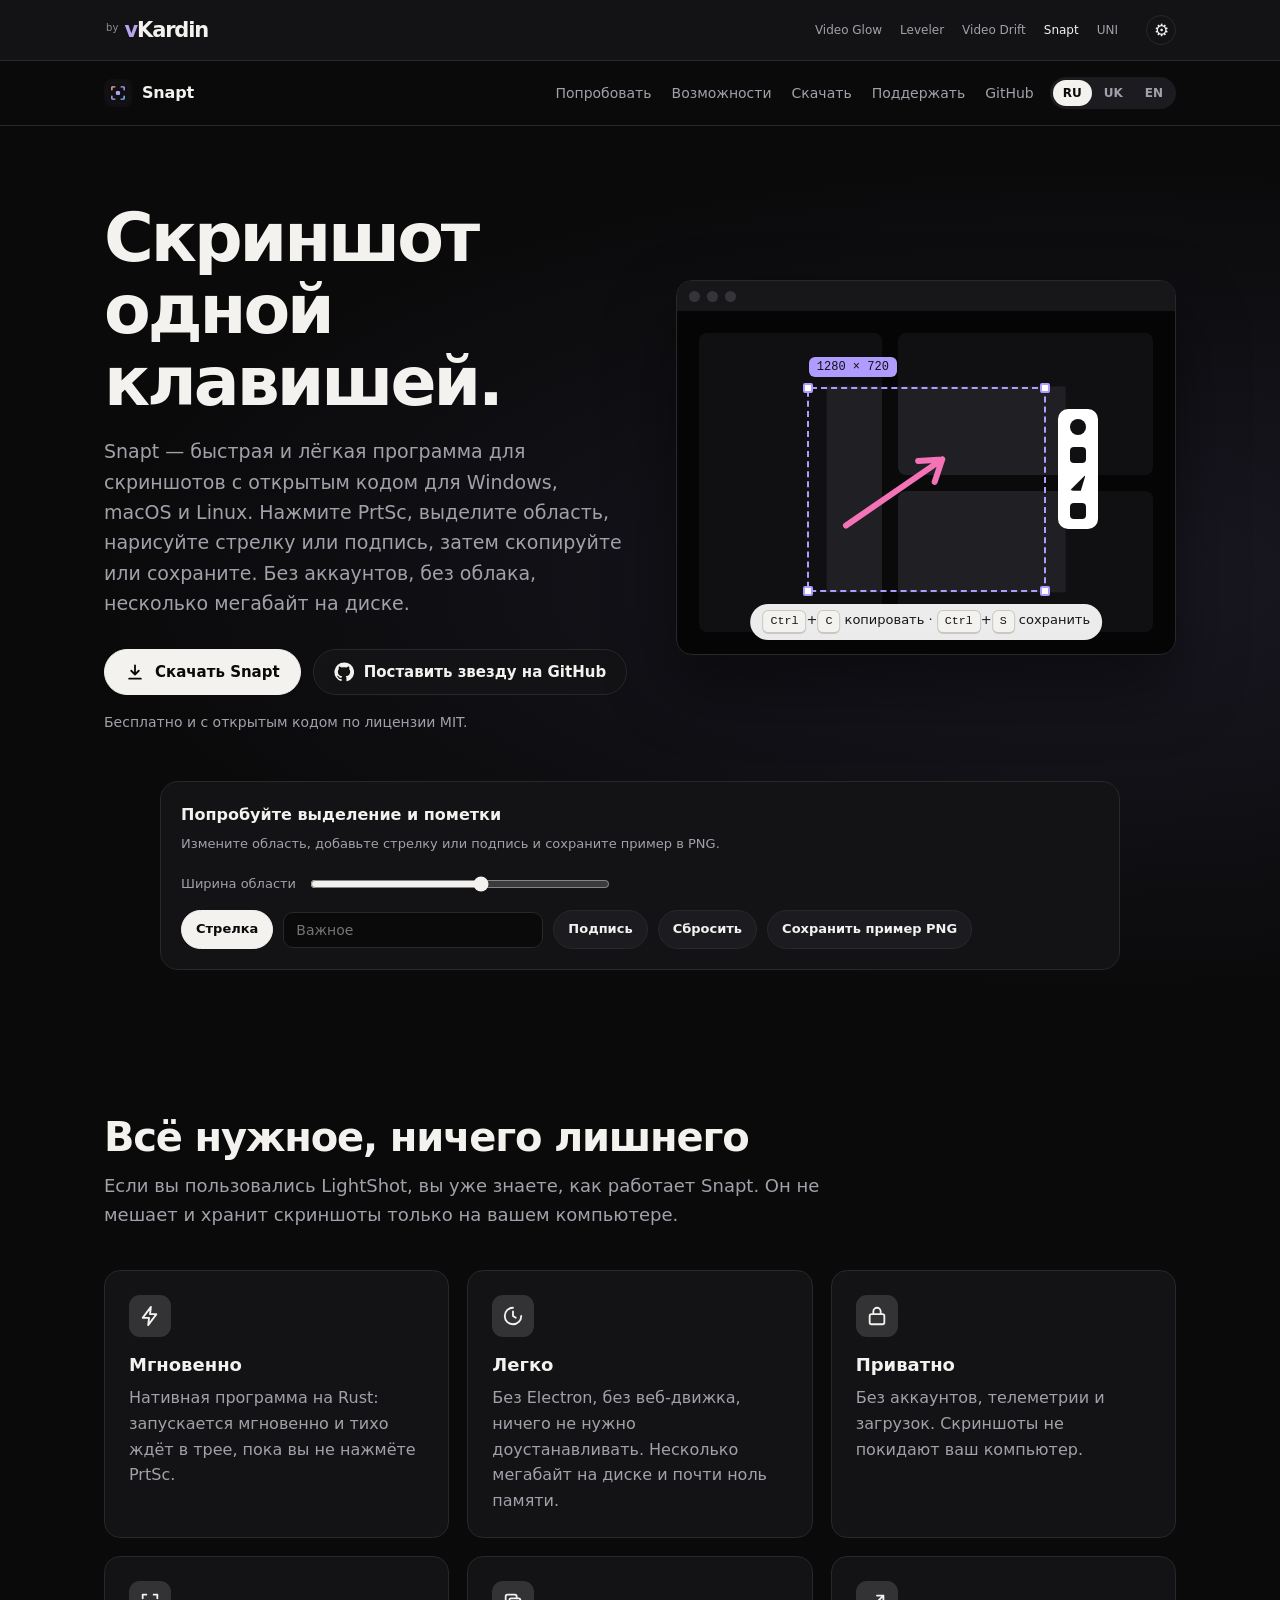
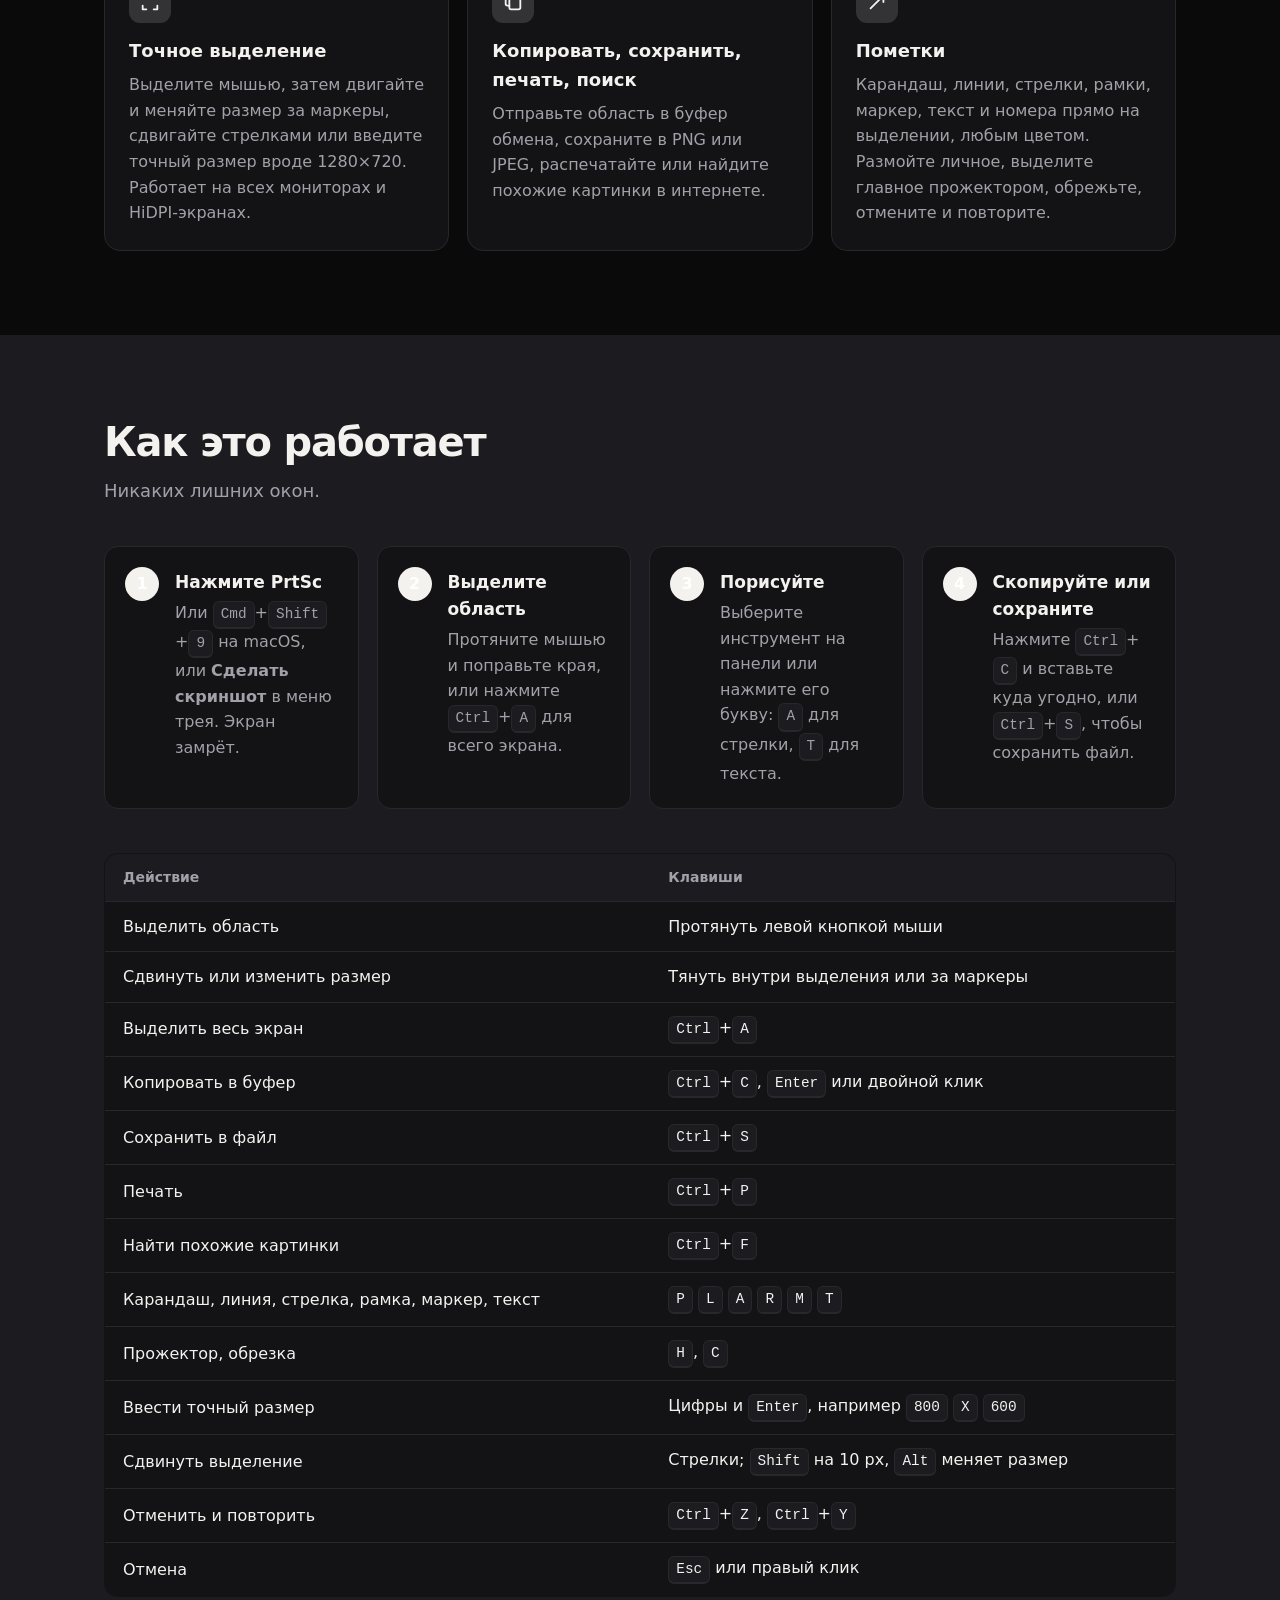
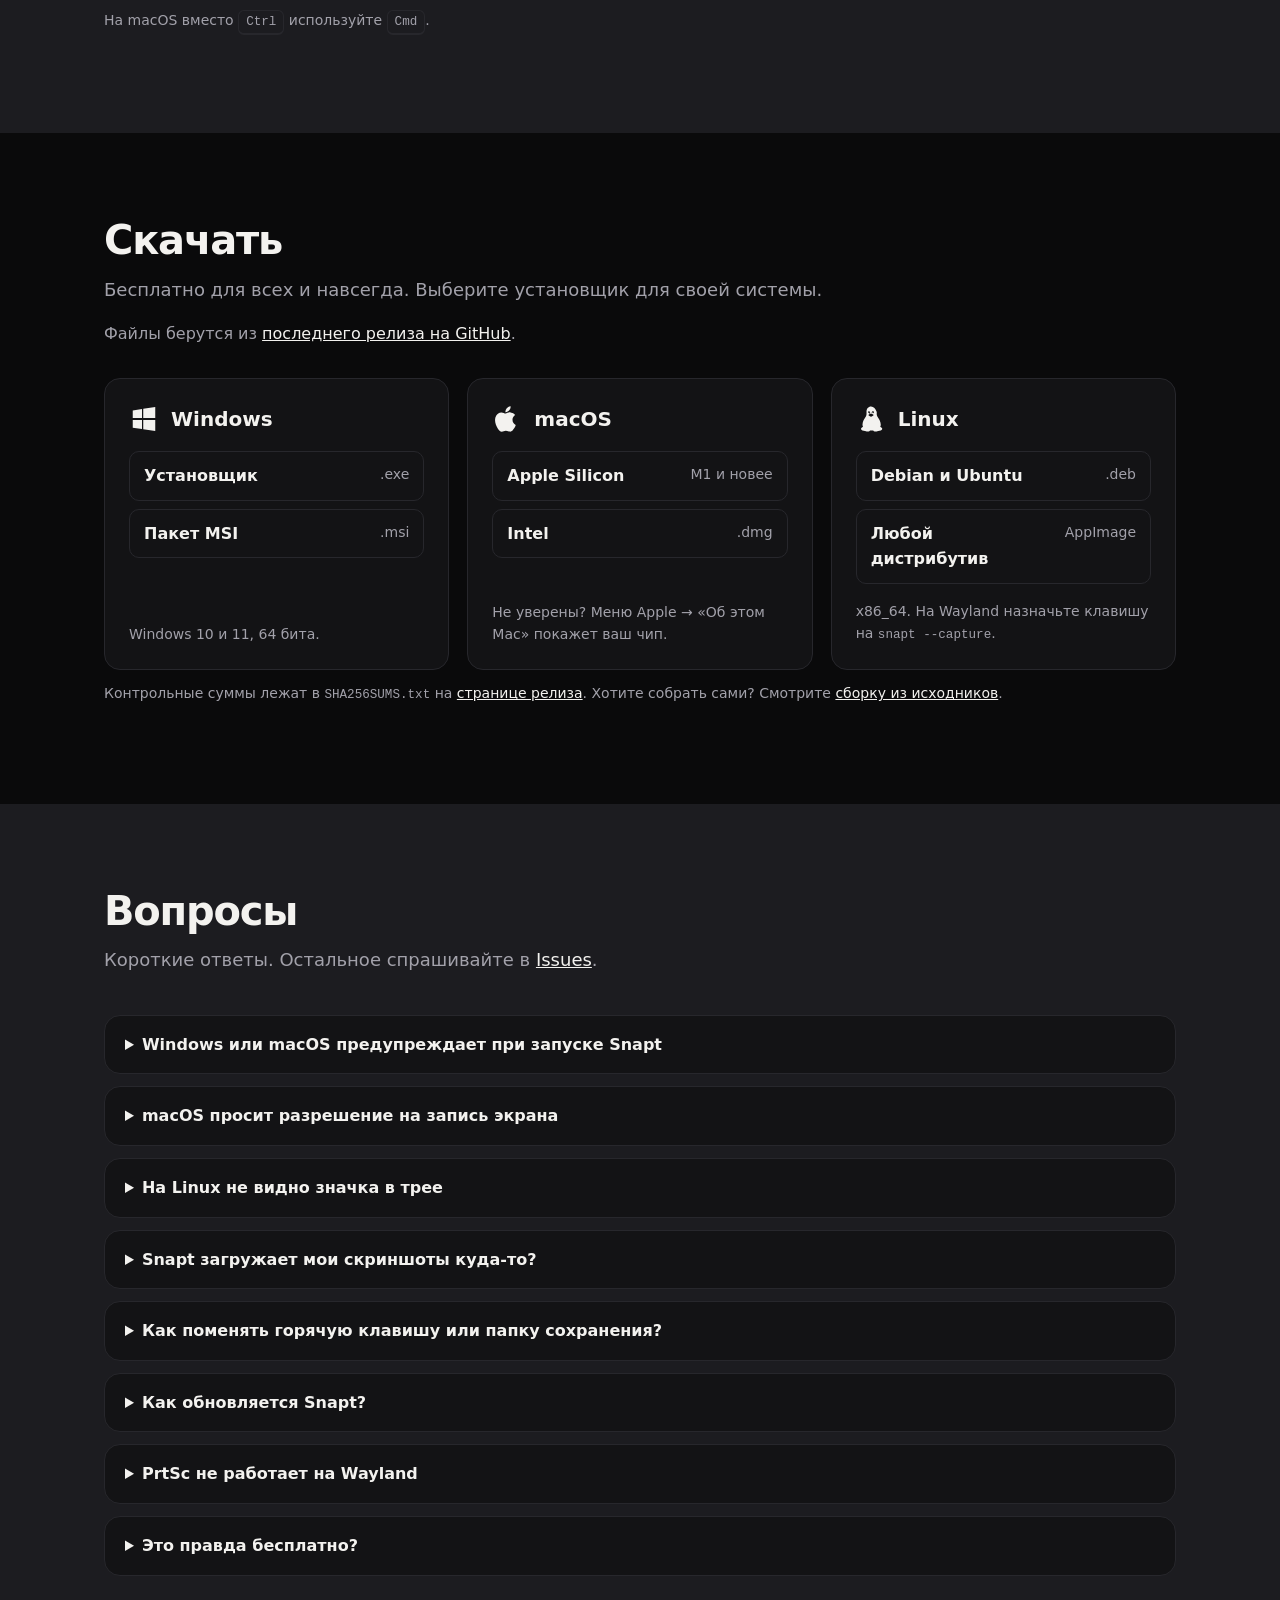
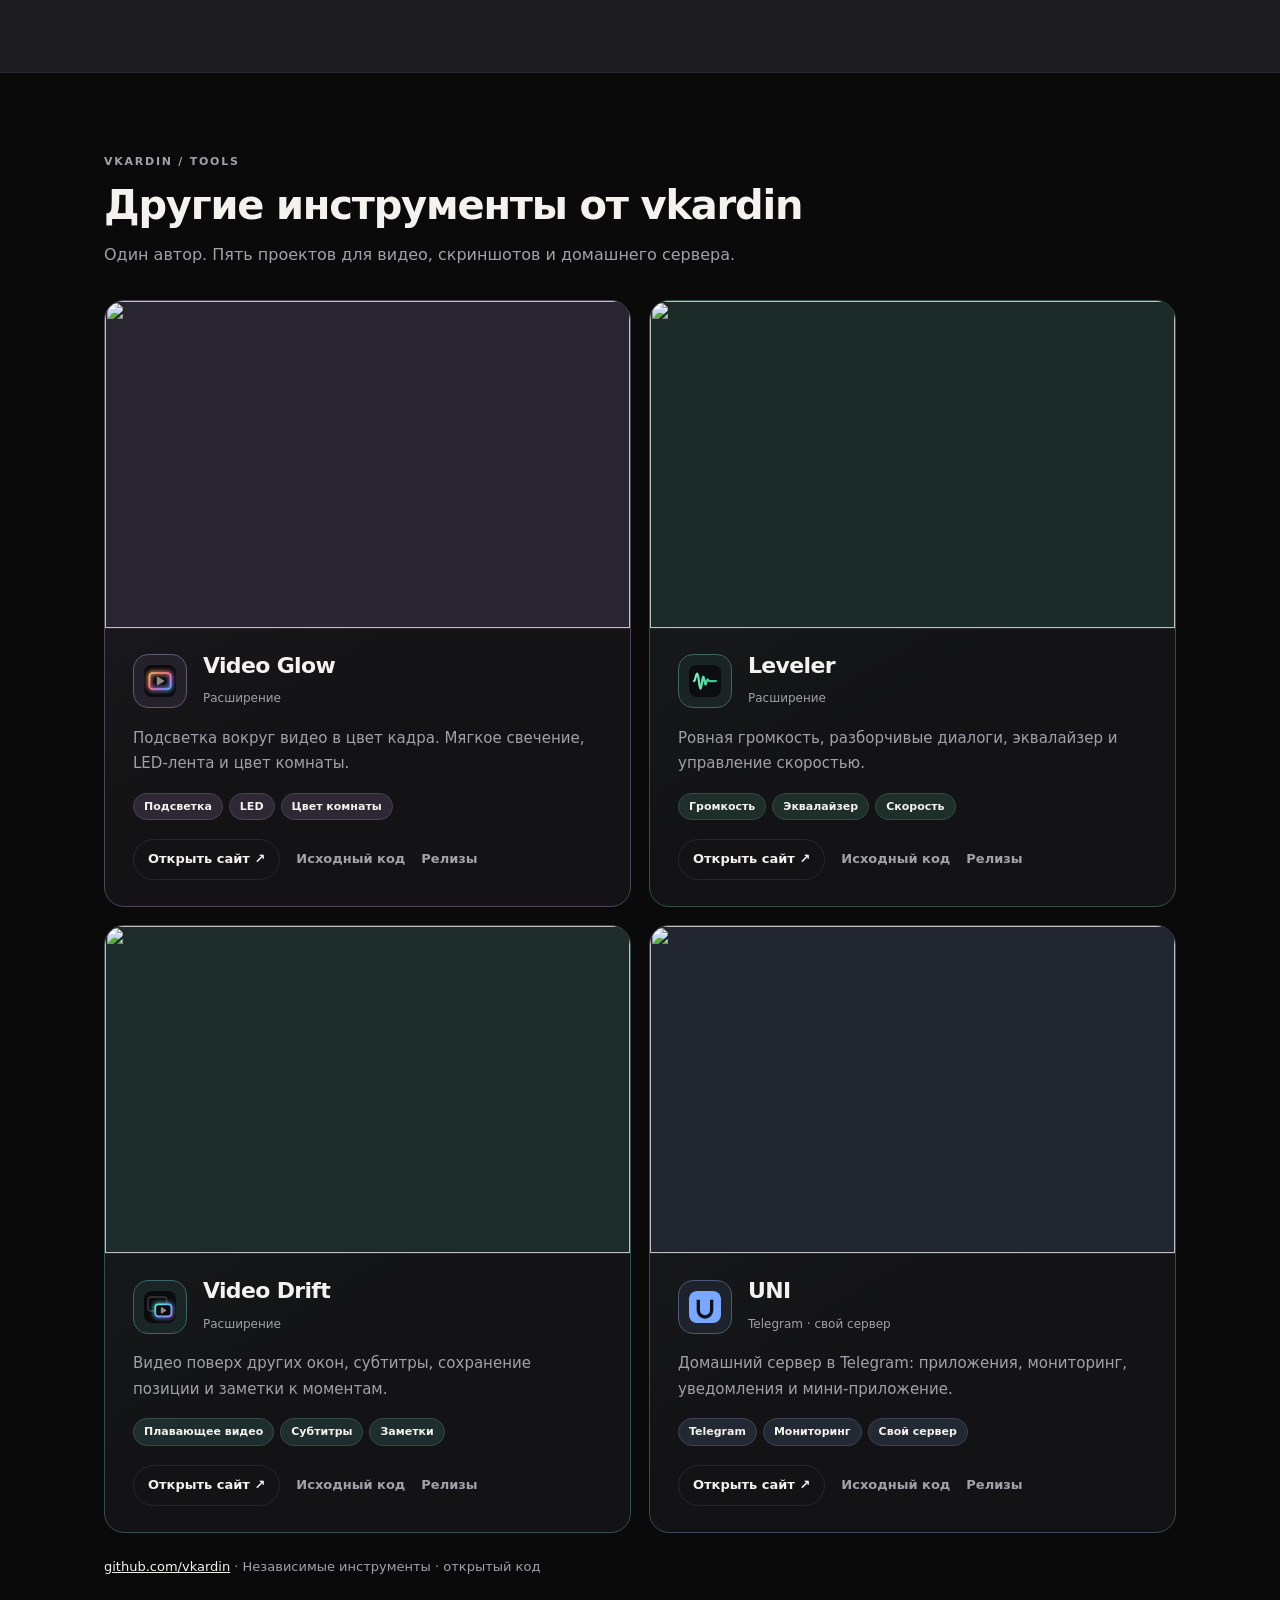
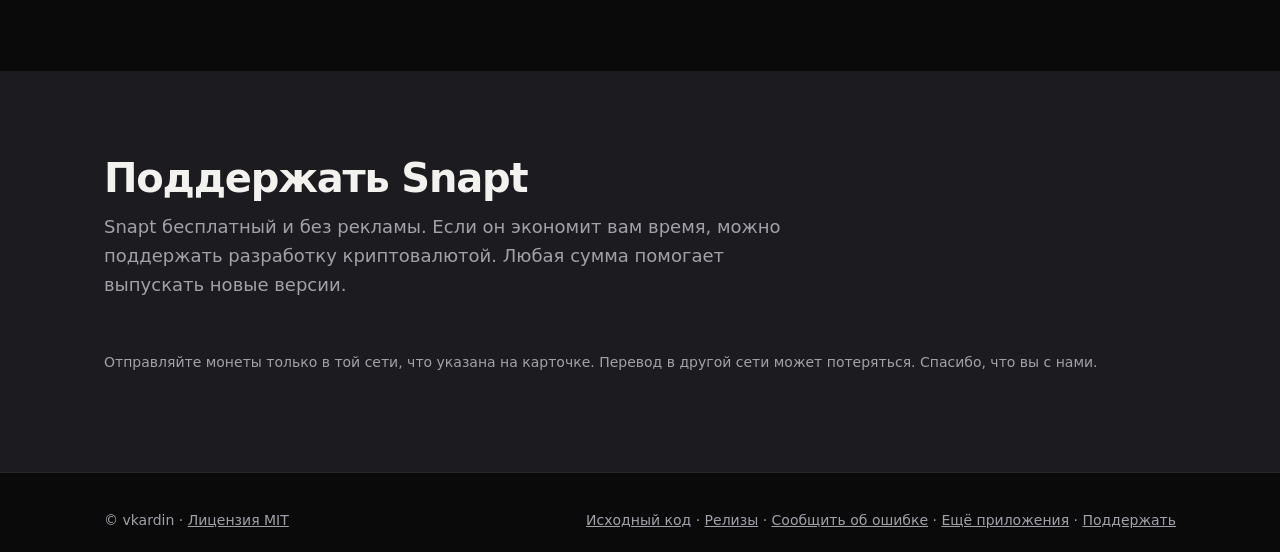
==== commit 51541ca9: "Use the by vKardin signature across website pages" ====
--- a/site/ru/index.html
+++ b/site/ru/index.html
@@ -19,11 +19,11 @@
 <link rel="alternate" hreflang="uk" href="https://vkardin.github.io/snapt/uk/">
 <link rel="alternate" hreflang="x-default" href="https://vkardin.github.io/snapt/">
 <link rel="stylesheet" href="../style.css">
-<script src="../family-head.js?v=5"></script><link rel="stylesheet" href="../family.css?v=5">
+<script src="../family-head.js?v=6"></script><link rel="stylesheet" href="../family.css?v=6">
 <link rel="stylesheet" href="../demo-controls.css?v=1">
 </head>
 <body data-family="snapt" style="--family-accent:#b79bff">
-<a class="family-skip" href="#family-content" data-family-word="skip">Перейти к содержимому</a><nav class="family-nav" aria-label="vkardin projects"><div class="family-nav-inner"><a class="family-brand" href="https://vkardin.github.io/">vkardin / tools</a><div class="family-nav-links"><a href="https://vkardin.github.io/video-glow/">Video Glow</a><a href="https://vkardin.github.io/leveler/">Leveler</a><a href="https://vkardin.github.io/video-drift/">Video Drift</a><a href="https://vkardin.github.io/snapt/" aria-current="page">Snapt</a><a href="https://vkardin.github.io/uni-homebot/">UNI</a></div></div></nav>
+<a class="family-skip" href="#family-content" data-family-word="skip">Перейти к содержимому</a><nav class="family-nav" aria-label="vkardin projects"><div class="family-nav-inner"><a class="family-brand" href="https://vkardin.github.io/"><span class="family-brand-by">by</span><span class="family-brand-name"><span class="family-brand-v">v</span>Kardin</span></a><div class="family-nav-links"><a href="https://vkardin.github.io/video-glow/">Video Glow</a><a href="https://vkardin.github.io/leveler/">Leveler</a><a href="https://vkardin.github.io/video-drift/">Video Drift</a><a href="https://vkardin.github.io/snapt/" aria-current="page">Snapt</a><a href="https://vkardin.github.io/uni-homebot/">UNI</a></div></div></nav>
 
 <header class="top"><div class="wrap"><a class="brand" href="#"><img src="../logo.svg" alt="" width="28" height="28">Snapt</a><nav class="nav" aria-label="Snapt"><a class="opt" href="#demo" data-family-label="try">Попробовать</a><a class="opt" href="#features" data-family-label="features">Возможности</a><a href="#download" data-family-label="download">Скачать</a><a class="opt" href="#donate" data-family-label="donate">Поддержать</a><a class="opt" href="https://github.com/vkardin/snapt" data-family-label="code">GitHub</a></nav><div class="langs" aria-label="Language"><a href="../ru/" hreflang="ru" aria-current="page">RU</a><a href="../uk/" hreflang="uk">UK</a><a href="../" hreflang="en">EN</a></div></div></header>
 
@@ -235,7 +235,7 @@
 </footer>
 
 <script src="../app.js"></script>
-<script src="../family.js?v=5"></script>
+<script src="../family.js?v=6"></script>
 <script src="../demo-controls.js?v=1"></script>
 </body>
 </html>
--- a/site/family.css
+++ b/site/family.css
@@ -134,3 +134,14 @@
 :root[data-motion=reduce] .family-reveal-enter{animation:none!important}
 @media(prefers-reduced-motion:reduce){.family-reveal-pending{opacity:1!important;transform:none!important}.family-reveal-enter{animation:none!important}}
 @media print{.family-reveal-pending{opacity:1!important;transform:none!important}.family-reveal-enter{animation:none!important}}
+
+/* Shared author signature and homepage link. */
+.family-brand{position:relative;display:inline-flex;align-items:baseline;gap:6px;padding:7px 2px;line-height:1;isolation:isolate}
+.family-brand-by{align-self:flex-start;margin-top:2px;font-size:10px;font-weight:450;letter-spacing:.01em;color:var(--family-muted);opacity:.85}
+.family-brand-name{font-size:21px;font-weight:780;letter-spacing:-.055em;line-height:1.05;color:var(--family-text)}
+.family-brand-v{color:#b9a3ed;transition:color .2s}
+.family-brand::after{content:"";position:absolute;left:20px;right:2px;bottom:1px;height:1px;background:linear-gradient(90deg,#b9a3ed,transparent);transform:scaleX(0);transform-origin:left;transition:transform .2s}
+.family-brand:hover::after,.family-brand:focus-visible::after{transform:scaleX(1)}
+.family-brand:hover .family-brand-v{color:#d9c9ff}
+@media(prefers-reduced-motion:reduce){.family-brand::after,.family-brand-v{transition:none}}
+:root[data-motion=reduce] .family-brand::after,:root[data-motion=reduce] .family-brand-v{transition:none}
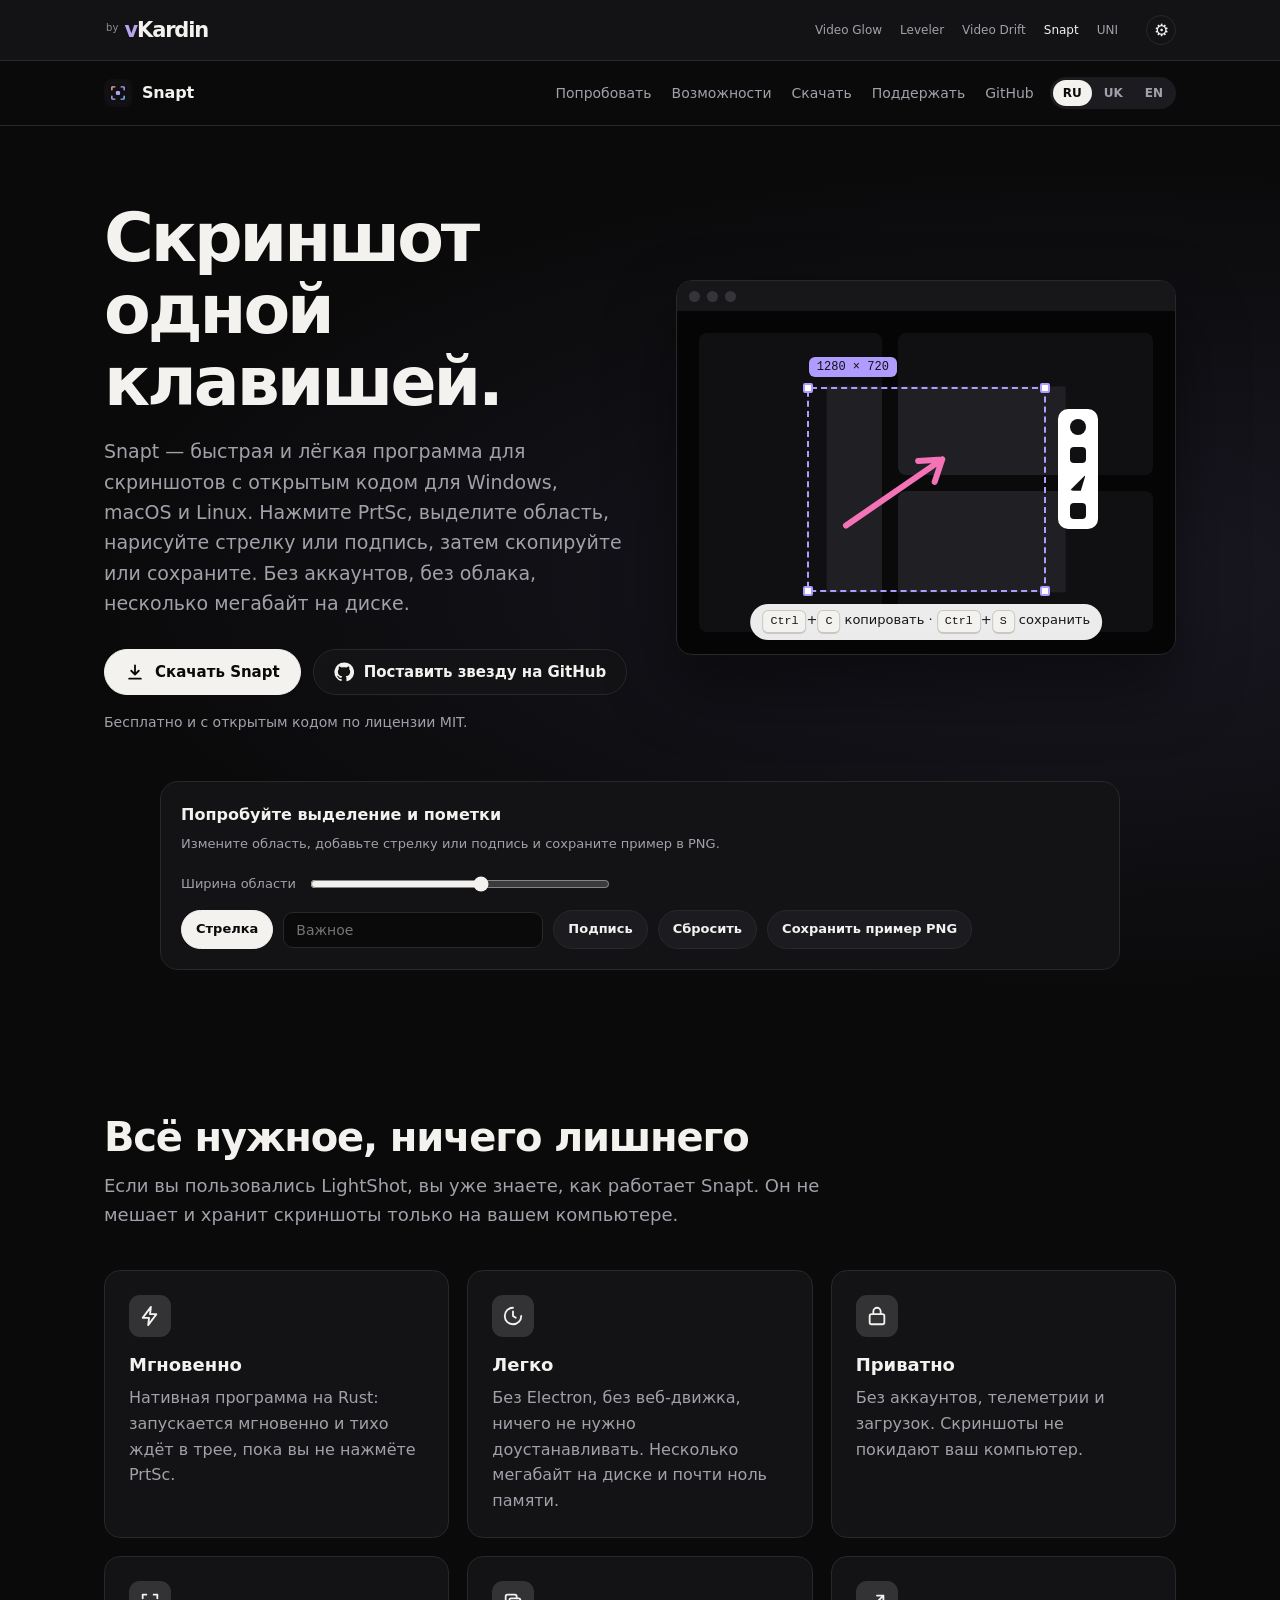
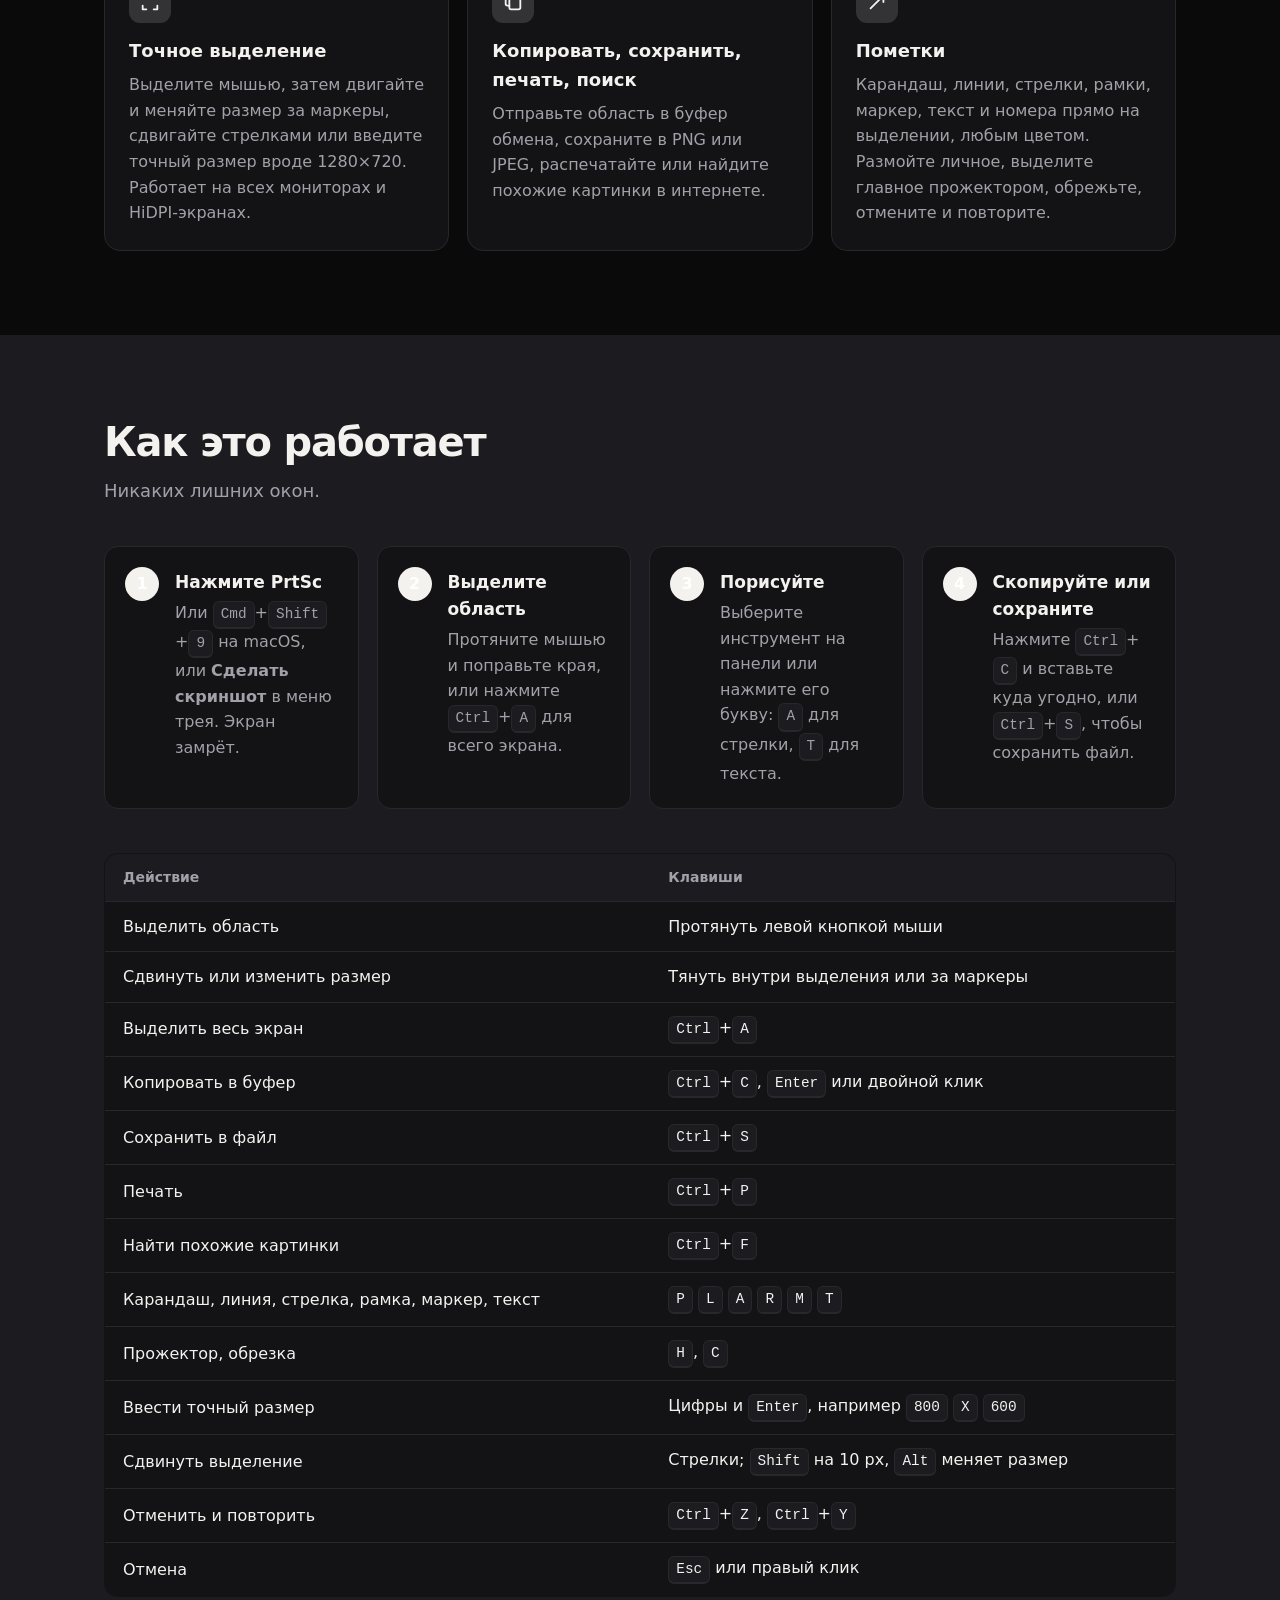
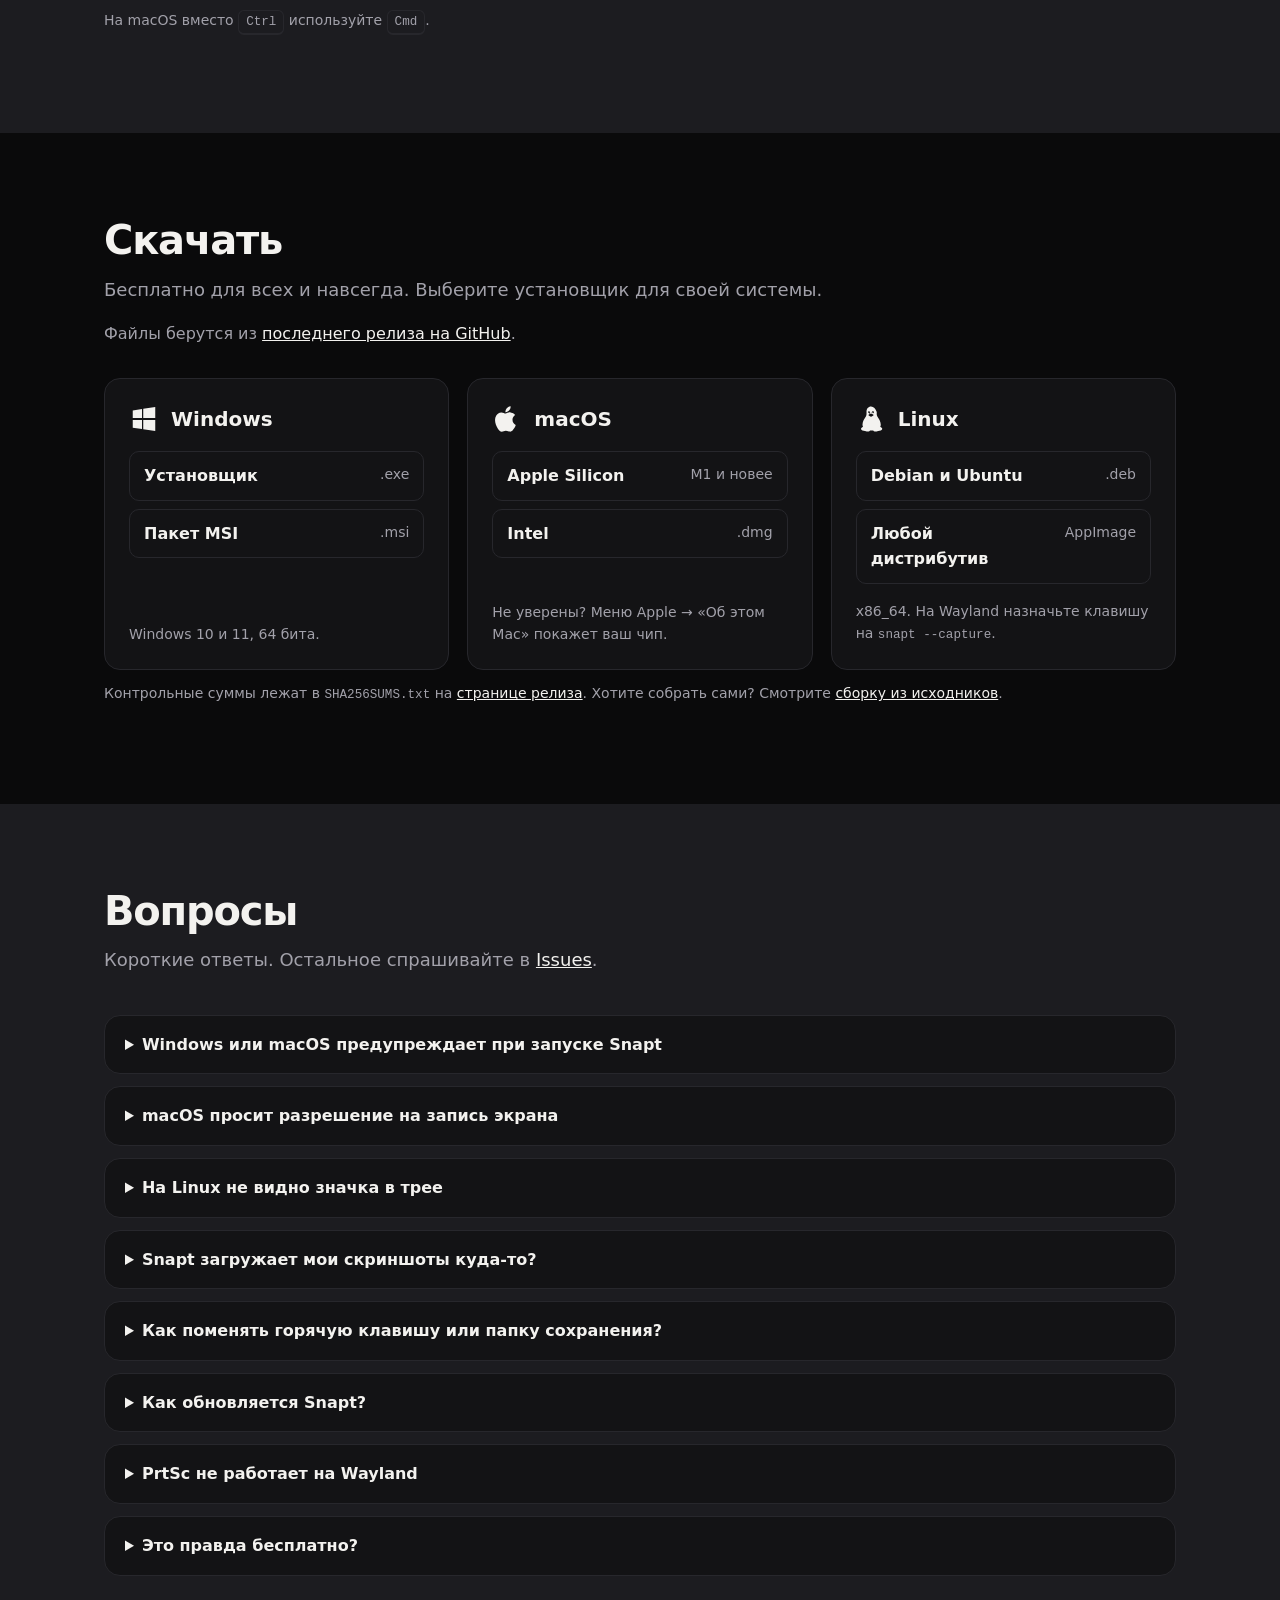
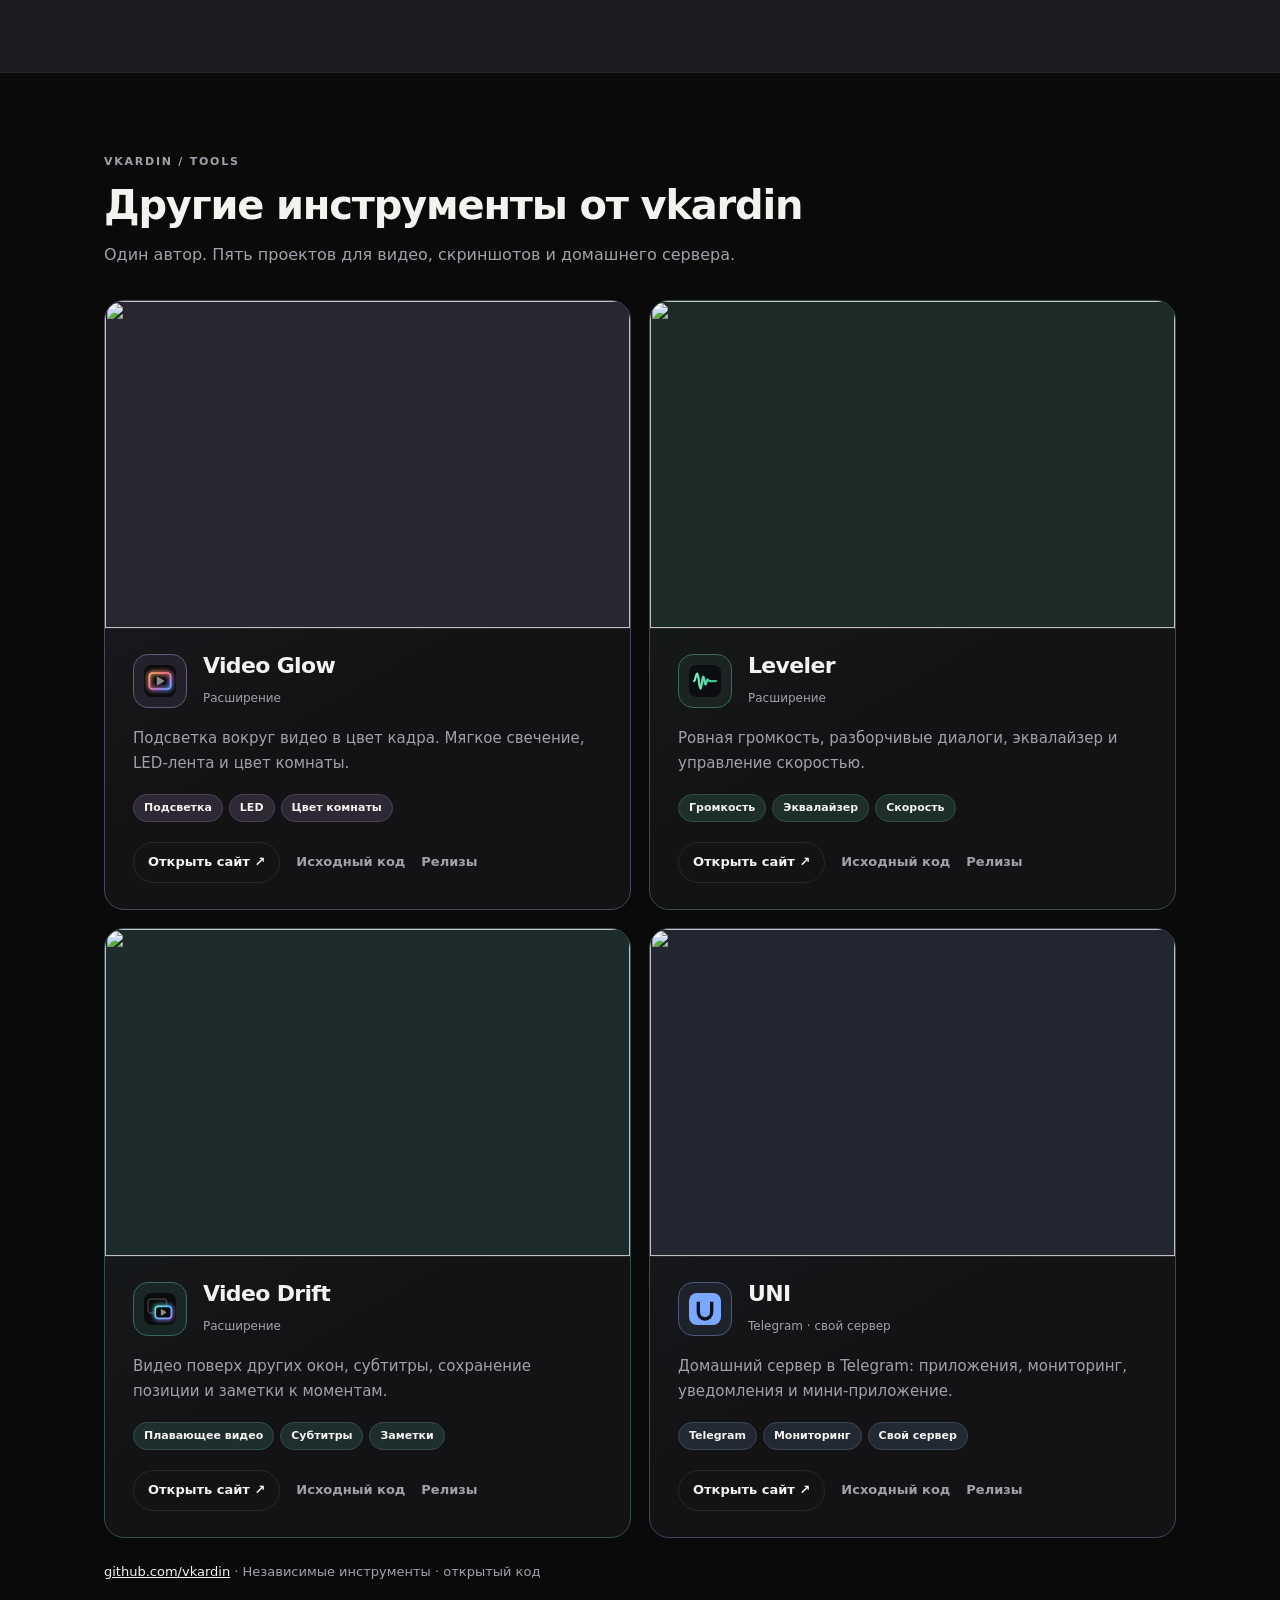
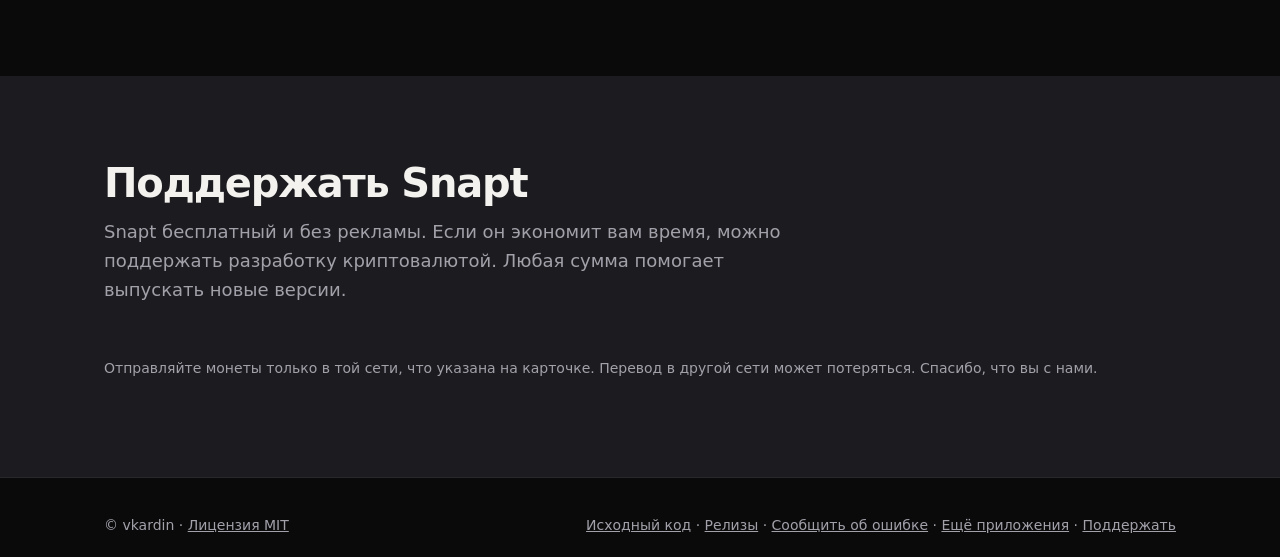
==== commit 97772cf1: "Use current localized store previews on the website" ====
--- a/site/ru/index.html
+++ b/site/ru/index.html
@@ -19,7 +19,7 @@
 <link rel="alternate" hreflang="uk" href="https://vkardin.github.io/snapt/uk/">
 <link rel="alternate" hreflang="x-default" href="https://vkardin.github.io/snapt/">
 <link rel="stylesheet" href="../style.css">
-<script src="../family-head.js?v=6"></script><link rel="stylesheet" href="../family.css?v=6">
+<script src="../family-head.js?v=7"></script><link rel="stylesheet" href="../family.css?v=7">
 <link rel="stylesheet" href="../demo-controls.css?v=1">
 </head>
 <body data-family="snapt" style="--family-accent:#b79bff">
@@ -216,7 +216,7 @@
     </details>
   </div>
 </section>
-<section class="family-section" id="more" aria-labelledby="family-title"><div class="family-wrap"><p class="family-kicker">VKARDIN / TOOLS</p><h2 id="family-title" data-family-word="title">Другие инструменты от vkardin</h2><p class="family-intro" data-family-word="sub">Один автор. Пять проектов для видео, скриншотов и домашнего сервера.</p><div class="family-grid"><article class="family-card" style="--project-accent:#d3b3ff"><a class="family-preview" href="https://vkardin.github.io/video-glow/" tabindex="-1" aria-hidden="true"><img src="https://vkardin.github.io/video-drift/img/apps/glow-ru.webp" alt="" width="960" height="600" loading="lazy"></a><header class="family-card-header"><span class="family-icon"><img src="../family-assets/video-glow.svg" alt="" width="32" height="32" loading="lazy"></span><div><h3>Video Glow</h3><small data-family-type="video-glow">Расширение</small></div></header><p data-family-description="video-glow">Подсветка вокруг видео в цвет кадра. Мягкое свечение, LED-лента и цвет комнаты.</p><ul class="family-chips"><li data-family-chip="video-glow:0">Подсветка</li><li data-family-chip="video-glow:1">LED</li><li data-family-chip="video-glow:2">Цвет комнаты</li></ul><div class="family-actions"><a data-family-site="video-glow" href="https://vkardin.github.io/video-glow/" data-family-word="site">Открыть сайт ↗</a><a href="https://github.com/vkardin/video-glow" data-family-word="code">Исходный код</a><a href="https://github.com/vkardin/video-glow/releases" data-family-word="download">Релизы</a></div></article><article class="family-card" style="--project-accent:#63ddb0"><a class="family-preview" href="https://vkardin.github.io/leveler/" tabindex="-1" aria-hidden="true"><img src="https://vkardin.github.io/video-glow/img/apps/leveler-ru.webp" alt="" width="960" height="600" loading="lazy"></a><header class="family-card-header"><span class="family-icon"><img src="../family-assets/leveler.svg" alt="" width="32" height="32" loading="lazy"></span><div><h3>Leveler</h3><small data-family-type="leveler">Расширение</small></div></header><p data-family-description="leveler">Ровная громкость, разборчивые диалоги, эквалайзер и управление скоростью.</p><ul class="family-chips"><li data-family-chip="leveler:0">Громкость</li><li data-family-chip="leveler:1">Эквалайзер</li><li data-family-chip="leveler:2">Скорость</li></ul><div class="family-actions"><a data-family-site="leveler" href="https://vkardin.github.io/leveler/" data-family-word="site">Открыть сайт ↗</a><a href="https://github.com/vkardin/leveler" data-family-word="code">Исходный код</a><a href="https://github.com/vkardin/leveler/releases" data-family-word="download">Релизы</a></div></article><article class="family-card" style="--project-accent:#63d9d0"><a class="family-preview" href="https://vkardin.github.io/video-drift/" tabindex="-1" aria-hidden="true"><img src="https://vkardin.github.io/video-glow/img/apps/floatr-ru.webp" alt="" width="960" height="600" loading="lazy"></a><header class="family-card-header"><span class="family-icon"><img src="../family-assets/video-drift.svg" alt="" width="32" height="32" loading="lazy"></span><div><h3>Video Drift</h3><small data-family-type="video-drift">Расширение</small></div></header><p data-family-description="video-drift">Видео поверх других окон, субтитры, сохранение позиции и заметки к моментам.</p><ul class="family-chips"><li data-family-chip="video-drift:0">Плавающее видео</li><li data-family-chip="video-drift:1">Субтитры</li><li data-family-chip="video-drift:2">Заметки</li></ul><div class="family-actions"><a data-family-site="video-drift" href="https://vkardin.github.io/video-drift/" data-family-word="site">Открыть сайт ↗</a><a href="https://github.com/vkardin/video-drift" data-family-word="code">Исходный код</a><a href="https://github.com/vkardin/video-drift/releases" data-family-word="download">Релизы</a></div></article><article class="family-card" style="--project-accent:#8fb5ff"><a class="family-preview" href="https://vkardin.github.io/uni-homebot/" tabindex="-1" aria-hidden="true"><img src="https://vkardin.github.io/video-glow/img/apps/uni.webp" alt="" width="960" height="600" loading="lazy"></a><header class="family-card-header"><span class="family-icon"><img src="../family-assets/uni-homebot.svg" alt="" width="32" height="32" loading="lazy"></span><div><h3>UNI</h3><small data-family-type="uni-homebot">Telegram · свой сервер</small></div></header><p data-family-description="uni-homebot">Домашний сервер в Telegram: приложения, мониторинг, уведомления и мини-приложение.</p><ul class="family-chips"><li data-family-chip="uni-homebot:0">Telegram</li><li data-family-chip="uni-homebot:1">Мониторинг</li><li data-family-chip="uni-homebot:2">Свой сервер</li></ul><div class="family-actions"><a data-family-site="uni-homebot" href="https://vkardin.github.io/uni-homebot/" data-family-word="site">Открыть сайт ↗</a><a href="https://github.com/vkardin/uni-homebot" data-family-word="code">Исходный код</a><a href="https://github.com/vkardin/uni-homebot/releases" data-family-word="download">Релизы</a></div></article></div><p class="family-credit"><a href="https://github.com/vkardin">github.com/vkardin</a> · <span data-family-word="author">Независимые инструменты · открытый код</span></p></div></section>
+<section class="family-section" id="more" aria-labelledby="family-title"><div class="family-wrap"><p class="family-kicker">VKARDIN / TOOLS</p><h2 id="family-title" data-family-word="title">Другие инструменты от vkardin</h2><p class="family-intro" data-family-word="sub">Один автор. Пять проектов для видео, скриншотов и домашнего сервера.</p><div class="family-grid"><article class="family-card" style="--project-accent:#d3b3ff"><a class="family-preview" href="https://vkardin.github.io/video-glow/" tabindex="-1" aria-hidden="true"><img src="https://vkardin.github.io/media/video-glow-ru.webp?v=7" alt="" width="960" height="600" loading="lazy"></a><header class="family-card-header"><span class="family-icon"><img src="../family-assets/video-glow.svg" alt="" width="32" height="32" loading="lazy"></span><div><h3>Video Glow</h3><small data-family-type="video-glow">Расширение</small></div></header><p data-family-description="video-glow">Подсветка вокруг видео в цвет кадра. Мягкое свечение, LED-лента и цвет комнаты.</p><ul class="family-chips"><li data-family-chip="video-glow:0">Подсветка</li><li data-family-chip="video-glow:1">LED</li><li data-family-chip="video-glow:2">Цвет комнаты</li></ul><div class="family-actions"><a data-family-site="video-glow" href="https://vkardin.github.io/video-glow/" data-family-word="site">Открыть сайт ↗</a><a href="https://github.com/vkardin/video-glow" data-family-word="code">Исходный код</a><a href="https://github.com/vkardin/video-glow/releases" data-family-word="download">Релизы</a></div></article><article class="family-card" style="--project-accent:#63ddb0"><a class="family-preview" href="https://vkardin.github.io/leveler/" tabindex="-1" aria-hidden="true"><img src="https://vkardin.github.io/media/leveler-ru.webp?v=7" alt="" width="960" height="600" loading="lazy"></a><header class="family-card-header"><span class="family-icon"><img src="../family-assets/leveler.svg" alt="" width="32" height="32" loading="lazy"></span><div><h3>Leveler</h3><small data-family-type="leveler">Расширение</small></div></header><p data-family-description="leveler">Ровная громкость, разборчивые диалоги, эквалайзер и управление скоростью.</p><ul class="family-chips"><li data-family-chip="leveler:0">Громкость</li><li data-family-chip="leveler:1">Эквалайзер</li><li data-family-chip="leveler:2">Скорость</li></ul><div class="family-actions"><a data-family-site="leveler" href="https://vkardin.github.io/leveler/" data-family-word="site">Открыть сайт ↗</a><a href="https://github.com/vkardin/leveler" data-family-word="code">Исходный код</a><a href="https://github.com/vkardin/leveler/releases" data-family-word="download">Релизы</a></div></article><article class="family-card" style="--project-accent:#63d9d0"><a class="family-preview" href="https://vkardin.github.io/video-drift/" tabindex="-1" aria-hidden="true"><img src="https://vkardin.github.io/media/video-drift-ru.webp?v=7" alt="" width="960" height="600" loading="lazy"></a><header class="family-card-header"><span class="family-icon"><img src="../family-assets/video-drift.svg" alt="" width="32" height="32" loading="lazy"></span><div><h3>Video Drift</h3><small data-family-type="video-drift">Расширение</small></div></header><p data-family-description="video-drift">Видео поверх других окон, субтитры, сохранение позиции и заметки к моментам.</p><ul class="family-chips"><li data-family-chip="video-drift:0">Плавающее видео</li><li data-family-chip="video-drift:1">Субтитры</li><li data-family-chip="video-drift:2">Заметки</li></ul><div class="family-actions"><a data-family-site="video-drift" href="https://vkardin.github.io/video-drift/" data-family-word="site">Открыть сайт ↗</a><a href="https://github.com/vkardin/video-drift" data-family-word="code">Исходный код</a><a href="https://github.com/vkardin/video-drift/releases" data-family-word="download">Релизы</a></div></article><article class="family-card" style="--project-accent:#8fb5ff"><a class="family-preview" href="https://vkardin.github.io/uni-homebot/" tabindex="-1" aria-hidden="true"><img src="https://vkardin.github.io/media/uni-homebot-ru.webp?v=7" alt="" width="960" height="600" loading="lazy"></a><header class="family-card-header"><span class="family-icon"><img src="../family-assets/uni-homebot.svg" alt="" width="32" height="32" loading="lazy"></span><div><h3>UNI</h3><small data-family-type="uni-homebot">Telegram · свой сервер</small></div></header><p data-family-description="uni-homebot">Домашний сервер в Telegram: приложения, мониторинг, уведомления и мини-приложение.</p><ul class="family-chips"><li data-family-chip="uni-homebot:0">Telegram</li><li data-family-chip="uni-homebot:1">Мониторинг</li><li data-family-chip="uni-homebot:2">Свой сервер</li></ul><div class="family-actions"><a data-family-site="uni-homebot" href="https://vkardin.github.io/uni-homebot/" data-family-word="site">Открыть сайт ↗</a><a href="https://github.com/vkardin/uni-homebot" data-family-word="code">Исходный код</a><a href="https://github.com/vkardin/uni-homebot/releases" data-family-word="download">Релизы</a></div></article></div><p class="family-credit"><a href="https://github.com/vkardin">github.com/vkardin</a> · <span data-family-word="author">Независимые инструменты · открытый код</span></p></div></section>
 <section id="donate" class="soft">
   <div class="wrap">
     <h2>Поддержать Snapt</h2>
@@ -235,7 +235,7 @@
 </footer>
 
 <script src="../app.js"></script>
-<script src="../family.js?v=6"></script>
+<script src="../family.js?v=7"></script>
 <script src="../demo-controls.js?v=1"></script>
 </body>
 </html>
--- a/site/family.css
+++ b/site/family.css
@@ -145,3 +145,5 @@
 .family-brand:hover .family-brand-v{color:#d9c9ff}
 @media(prefers-reduced-motion:reduce){.family-brand::after,.family-brand-v{transition:none}}
 :root[data-motion=reduce] .family-brand::after,:root[data-motion=reduce] .family-brand-v{transition:none}
+
+.family-preview{aspect-ratio:8/5}.family-preview img{object-fit:contain;transform:none!important}.family-card-header{min-height:54px}.family-card .family-actions{align-items:center;min-height:44px}.family-card .family-chips{align-items:center;min-height:30px}
